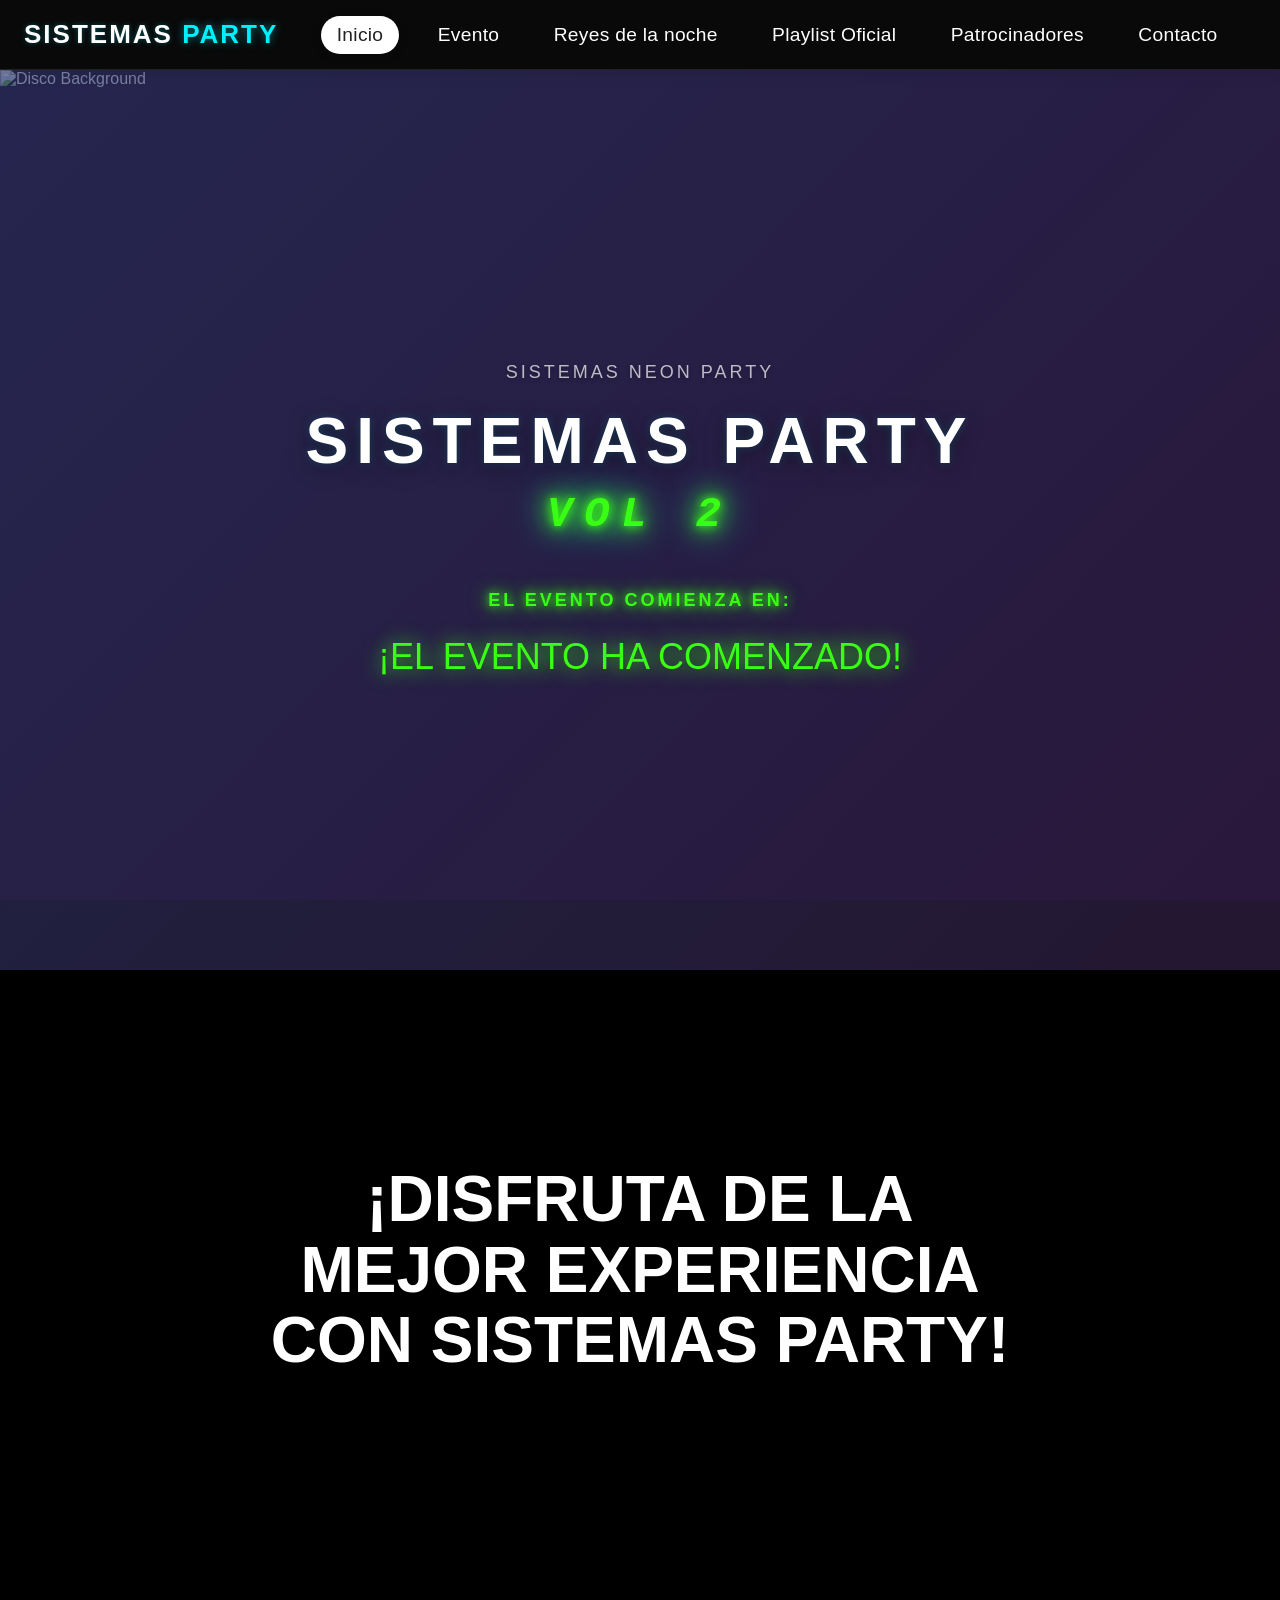
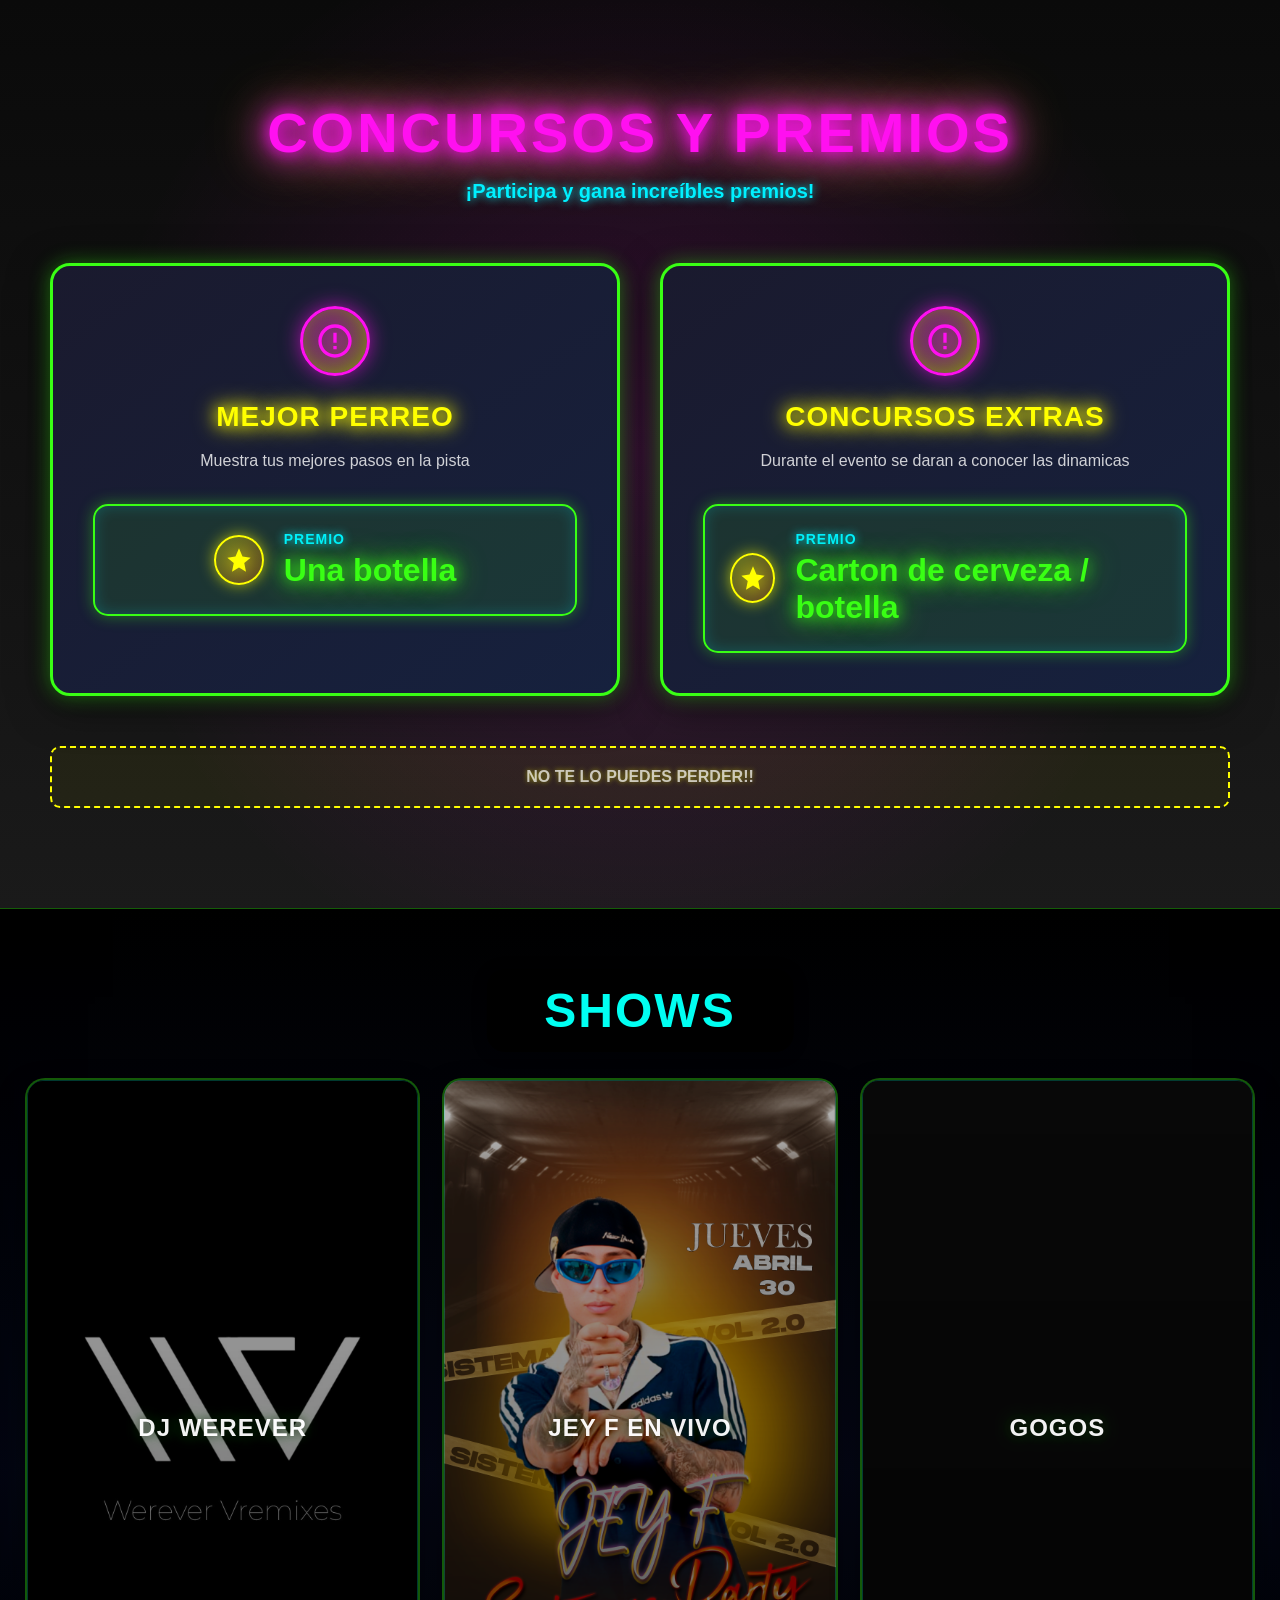
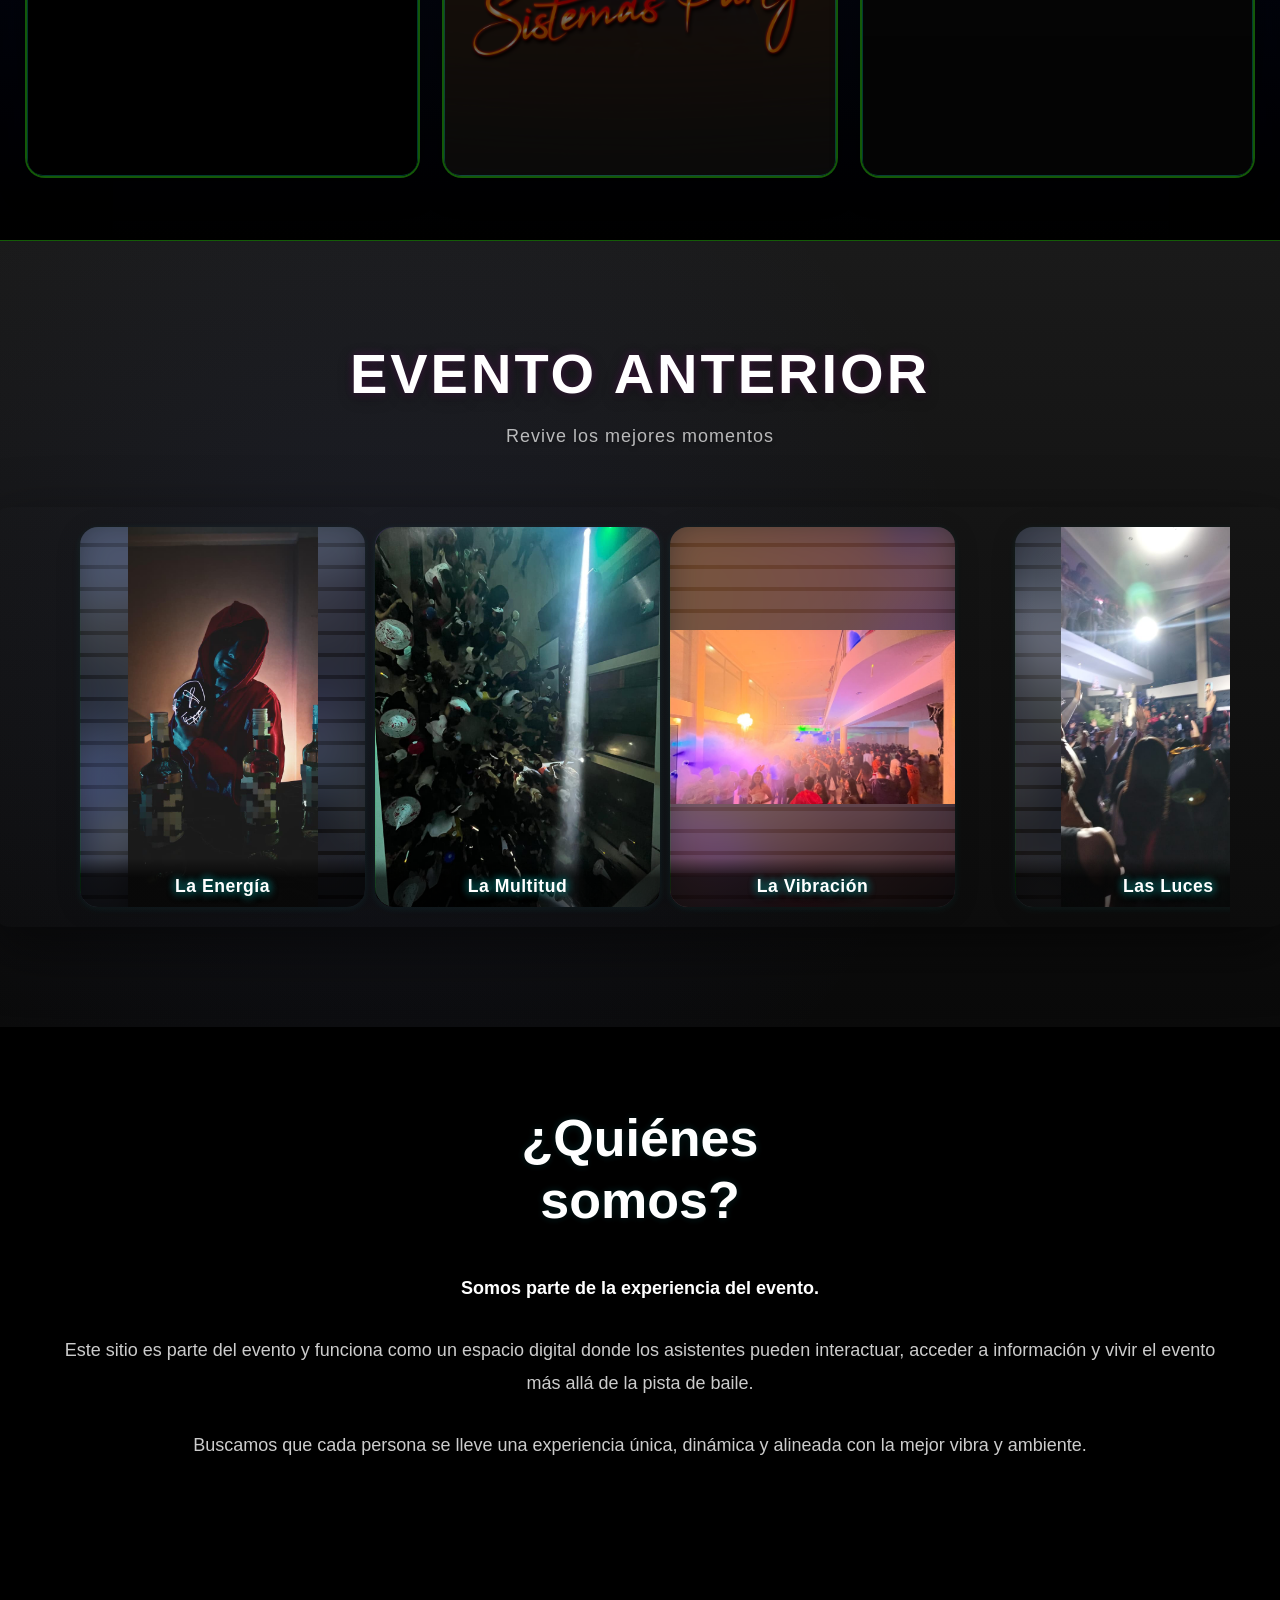
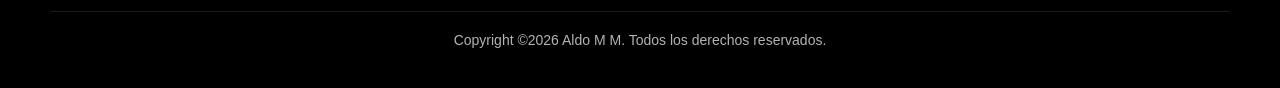
==== index.html @ 60520ffd "Add files via upload" ====
﻿<!DOCTYPE html>
<html lang="es">
<head>
    <meta charset="UTF-8">
    <meta name="viewport" content="width=device-width, initial-scale=1.0">
    <title>Sistemas Party 2.0</title>
    <link rel="stylesheet" href="css/styles.css">
    <link rel="stylesheet" href="css/inline-styles.css">
    <script src="https://cdn.jsdelivr.net/npm/@supabase/supabase-js@2"></script>
</head>
<body>
    <!-- DESKTOP HORIZONTAL MENU CON LOGO -->
    <nav class="main-menu-desktop">
        <div class="logo">
            SISTEMAS <span>PARTY</span>
        </div>
        <ul>
            <li class="active"><a href="index.html">Inicio</a></li>
            <li><a href="evento.html">Evento</a></li>
            <li><a href="perreo.html">Reyes de la noche </a></li>
            <li><a href="musica.html">Playlist Oficial</a></li>
            <li><a href="patrocinadores.html">Patrocinadores</a></li>
            <li><a href="contacto.html">Contacto</a></li>
        </ul>
    </nav>
    <!-- MOBILE MENU TOGGLE BUTTON -->
    <button class="mobile-menu-toggle" aria-label="Abrir menú" aria-expanded="false">
        <span></span>
    </button>
    <!-- MOBILE MENU (off-canvas) -->
    <nav class="mobile-menu" aria-label="Menú móvil">
        <div class="logo">SISTEMAS <span>PARTY</span></div>
        <ul>
            <li class="active"><a href="#inicio">Inicio</a></li>
            <li><a href="evento.html">Evento</a></li>
            <li><a href="perreo.html">Reyes de la noche </a></li>
            <li><a href="musica.html">Playlist Oficial</a></li>
            <li><a href="patrocinadores.html">Patrocinadores</a></li>
            <li><a href="contacto.html">Contacto</a></li>
        </ul>
    </nav>
    <!-- Overlay for mobile menu -->
    <div class="mobile-menu-overlay"></div>
    <!-- HERO SECTION -->
    <section class="hero">
        <img src="https://images.unsplash.com/photo-1514525253161-7a46d19cd819?w=1920&h=1080&fit=crop" alt="Disco Background" class="hero-bg">
        <div class="hero-overlay"></div>
        <div class="hero-content">
            <div class="hero-subtitle">Sistemas Neon Party</div>
            <h1 class="hero-title">
                <span class="hero-title-main">SISTEMAS PARTY</span>
                <span class="hero-title-vol">VOL 2</span>
            </h1>
            <!-- Countdown Timer -->
            <div class="countdown-container">
                <div class="countdown-title">EL EVENTO COMIENZA EN:</div>
                <div class="countdown" id="countdown">
                    <div class="countdown-item">
                        <div class="countdown-value" id="days">00</div>
                        <div class="countdown-label">DÍAS</div>
                    </div>
                    <div class="countdown-separator">:</div>
                    <div class="countdown-item">
                        <div class="countdown-value" id="hours">00</div>
                        <div class="countdown-label">HORAS</div>
                    </div>
                    <div class="countdown-separator">:</div>
                    <div class="countdown-item">
                        <div class="countdown-value" id="minutes">00</div>
                        <div class="countdown-label">MINUTOS</div>
                    </div>
                    <div class="countdown-separator">:</div>
                    <div class="countdown-item">
                        <div class="countdown-value" id="seconds">00</div>
                        <div class="countdown-label">SEGUNDOS</div>
                    </div>
                </div>
            </div>
        </div>
    </section>

    <!-- CTA FESTIVAL SECTION -->
    <section class="cta-festival">
        <div class="cta-festival-content">
            <h2 class="cta-festival-title">
                ¡DISFRUTA DE LA<br>MEJOR EXPERIENCIA<br>CON SISTEMAS PARTY!
            </h2>
        </div>
    </section>
    <!-- CONTESTS & PRIZES SECTION -->
    <section class="contests-section">
        <div class="contests-container">
            <div class="contests-header">
                <h2 class="contests-title">CONCURSOS Y PREMIOS</h2>
                <p class="contests-subtitle">¡Participa y gana increíbles premios!</p>
            </div>

            <div class="contests-grid">
                <!-- Concurso 1 -->
                <div class="contest-card">
                    <div class="contest-icon">
                        <svg xmlns="http://www.w3.org/2000/svg" viewBox="0 0 24 24">
                            <path d="M12 2C6.48 2 2 6.48 2 12s4.48 10 10 10 10-4.48 10-10S17.52 2 12 2zm0 18c-4.41 0-8-3.59-8-8s3.59-8 8-8 8 3.59 8 8-3.59 8-8 8zm-1-13h2v6h-2zm0 8h2v2h-2z"/>
                        </svg>
                    </div>
                    <h3 class="contest-name">Mejor Perreo</h3>
                    <p class="contest-description">Muestra tus mejores pasos en la pista</p>
                    
                    <div class="prize-wrapper">
                        <div class="prize-badge">
                            <svg xmlns="http://www.w3.org/2000/svg" viewBox="0 0 24 24">
                                <path d="M12 2L9 9l-7 1 5.5 4.5L6 22l6-3.5L18 22l-1.5-7.5L22 10l-7-1z"/>
                            </svg>
                        </div>
                        <div class="prize-content">
                            <span class="prize-label">Premio</span>
                            <span class="prize-amount">Una botella </span>
                        </div>
                    </div>
                </div>

                <!-- Concurso 2 -->
                <div class="contest-card">
                    <div class="contest-icon">
                        <svg xmlns="http://www.w3.org/2000/svg" viewBox="0 0 24 24">
                            <path d="M12 2C6.48 2 2 6.48 2 12s4.48 10 10 10 10-4.48 10-10S17.52 2 12 2zm0 18c-4.41 0-8-3.59-8-8s3.59-8 8-8 8 3.59 8 8-3.59 8-8 8zm-1-13h2v6h-2zm0 8h2v2h-2z"/>
                        </svg>
                    </div>
                    <h3 class="contest-name">Concursos extras</h3>
                    <p class="contest-description">Durante el evento se daran a conocer las dinamicas</p>
                    
                    <div class="prize-wrapper">
                        <div class="prize-badge">
                            <svg xmlns="http://www.w3.org/2000/svg" viewBox="0 0 24 24">
                                <path d="M12 2L9 9l-7 1 5.5 4.5L6 22l6-3.5L18 22l-1.5-7.5L22 10l-7-1z"/>
                            </svg>
                        </div>
                        <div class="prize-content">
                            <span class="prize-label">Premio</span>
                            <span class="prize-amount">Carton de cerveza / botella </span>
                        </div>
                    </div>
                </div>
            </div>

            <div class="contests-note">
                <p>NO TE LO PUEDES PERDER!!</p>
            </div>
        </div>
    </section>
    <!-- SHOWS SECTION -->
    <section class="shows-section">
        <h2 class="section-title">SHOWS</h2>
        <div class="shows-grid">
            <article class="show-card">
                <img src="img/werever.jpeg" alt="Show 1">
                <div class="show-caption">DJ Werever</div>
            </article>
            <article class="show-card">
                <img src="img/jey_flyer.png" alt="Jey Flyer">
                <div class="show-caption">Jey F en Vivo</div>
            </article>
            <article class="show-card">
                <img src="img/fondo_negro.png" alt="Show 3">
                <div class="show-caption">GOGOS</div>
            </article>
        </div>
    </section>
    <!-- GALLERY CAROUSEL SECTION -->
    <section class="gallery-section">
        <div class="gallery-container">
            <div class="gallery-header">
                <h2 class="gallery-title">Evento Anterior</h2>
                <p class="gallery-subtitle">Revive los mejores momentos</p>
            </div>

            <div class="carousel-container">
                <div class="carousel-wrapper">
                    <div class="carousel-track" id="carouselTrack">
                        <!-- Slide 1 -->
                        <div class="carousel-slide">
                            <div class="triptych-item">
                                <div class="triptych-bg" style="background-image: url('img/disco1.jpeg')"></div>
                                <img src="img/disco9.jpeg" alt="Evento 1">
                                <div class="triptych-overlay">
                                    <p class="triptych-caption">La Energía</p>
                                </div>
                            </div>
                            <div class="triptych-item">
                                <div class="triptych-bg" style="background-image: url('img/disco2.jpeg')"></div>
                                <img src="img/disco8.jpeg" alt="Evento 2">
                                <div class="triptych-overlay">
                                    <p class="triptych-caption">La Multitud</p>
                                </div>
                            </div>
                            <div class="triptych-item">
                                <div class="triptych-bg" style="background-image: url('img/disco3.jpeg')"></div>
                                <img src="img/disco3.jpeg" alt="Evento 3">
                                <div class="triptych-overlay">
                                    <p class="triptych-caption">La Vibración</p>
                                </div>
                            </div>
                        </div>

                        <!-- Slide 2 -->
                        <div class="carousel-slide">
                            <div class="triptych-item">
                                <div class="triptych-bg" style="background-image: url('img/disco4.jpeg')"></div>
                                <img src="img/disco4.jpeg" alt="Evento 4">
                                <div class="triptych-overlay">
                                    <p class="triptych-caption">Las Luces</p>
                                </div>
                            </div>
                            <div class="triptych-item">
                                <div class="triptych-bg" style="background-image: url('img/disco5.jpeg')"></div>
                                <img src="img/disco5.jpeg" alt="Evento 5">
                                <div class="triptych-overlay">
                                    <p class="triptych-caption">El Escenario</p>
                                </div>
                            </div>
                            <div class="triptych-item">
                                <div class="triptych-bg" style="background-image: url('img/disco6.jpeg')"></div>
                                <img src="img/disco6.jpeg" alt="Evento 6">
                                <div class="triptych-overlay">
                                    <p class="triptych-caption">La Conexión</p>
                                </div>
                            </div>
                        </div>

                        <!-- Slide 3 -->
                        <div class="carousel-slide">
                            <div class="triptych-item">
                                <div class="triptych-bg" style="background-image: url('img/disco7.jpeg')"></div>
                                <img src="img/disco7.jpeg" alt="Evento 7">
                                <div class="triptych-overlay">
                                    <p class="triptych-caption">La Emoción</p>
                                </div>
                            </div>
                            <div class="triptych-item">
                                <div class="triptych-bg" style="background-image: url('img/disco8.jpeg')"></div>
                                <img src="img/disco2.jpeg" alt="Evento 8">
                                <div class="triptych-overlay">
                                    <p class="triptych-caption">El DJ</p>
                                </div>
                            </div>
                            <div class="triptych-item">
                                <div class="triptych-bg" style="background-image: url('img/disco9.jpeg')"></div>
                                <img src="img/disco1.jpeg" alt="Evento 9">
                                <div class="triptych-overlay">

                                    <p class="triptych-caption">La Experiencia</p>
                                </div>
                            </div>
                        </div>
                    </div>
                </div>
            </div>
        </div>
    </section>
    <script src="js/supabase-config.js"></script>
    <script src="js/main.js"></script>
    <!-- ABOUT SECTION -->
    <section class="about-section">
        <div class="about-content">
            <h2 class="about-title">¿Quiénes<br>somos?</h2>
            <p class="about-description">
                <strong>Somos parte de la experiencia del evento.</strong>
            </p>
            <p class="about-description">
                Este sitio es parte del evento y funciona como un espacio digital donde los asistentes pueden interactuar, acceder a información y vivir el evento más allá de la pista de baile.
            </p>
            <p class="about-description">
                Buscamos que cada persona se lleve una experiencia única, dinámica y alineada con la mejor vibra y ambiente.
            </p>
        </div>
    </section>
    <!-- FOOTER -->
    <footer class="footer">
        <div class="footer-content">
            <div class="footer-social">
            </div>
            <div class="footer-copyright">
                <p>Copyright ©2026 Aldo M M. Todos los derechos reservados.</p>
            </div>
        </div>
    </footer>
<script>
// Mobile menu toggle logic (modern off-canvas)
const menuToggle = document.querySelector('.mobile-menu-toggle');
const mobileMenu = document.querySelector('.mobile-menu');
const menuOverlay = document.querySelector('.mobile-menu-overlay');
function openMobileMenu() {
    mobileMenu.classList.add('open');
    document.body.classList.add('menu-open');
    menuToggle.setAttribute('aria-expanded', 'true');
    if (menuOverlay) menuOverlay.style.display = 'block';
}
function closeMobileMenu() {
    mobileMenu.classList.remove('open');
    document.body.classList.remove('menu-open');
    menuToggle.setAttribute('aria-expanded', 'false');
    if (menuOverlay) menuOverlay.style.display = 'none';
}
if (menuToggle && mobileMenu) {
    menuToggle.addEventListener('click', function() {
        if (mobileMenu.classList.contains('open')) {
            closeMobileMenu();
        } else {
            openMobileMenu();
        }
    });
    // Close menu on link click (for SPA-like behavior)
    mobileMenu.querySelectorAll('a').forEach(link => {
        link.addEventListener('click', () => {
            closeMobileMenu();
        });
    });
}
// Close menu when clicking outside (on overlay)
if (menuOverlay) {
    menuOverlay.addEventListener('click', closeMobileMenu);
}
// Close menu with ESC key
window.addEventListener('keydown', function(e) {
    if (e.key === 'Escape' && mobileMenu.classList.contains('open')) {
        closeMobileMenu();
    }
});
</script>
</body>
</html>
---- css/styles.css ----
/* 
 * SISTEMA DE QR - SISTEMAS PARTY VOL 2
 * CSS Modular Structure
 */

/* Estilos Base */
@import url('base.css');

/* Animaciones */
@import url('animations.css');

/* Componentes */
@import url('navbar.css');
@import url('hero.css');
@import url('countdown.css');
@import url('event-info.css');
@import url('cta.css');
@import url('contests.css');
@import url('gallery.css');
@import url('attendees.css');
@import url('about-footer.css');

/* Responsive */
@import url('responsive.css');

/* Custom Menu Styles (imported last for override) */
@import url('menu.css');
@import url('mobile-menu.css');
---- css/inline-styles.css ----
/* ========================== */
/*  NAVBAR FIX FOR MENU       */
/* ========================== */
.navbar {
    margin-bottom: 0;
    padding-bottom: 0;
    border-bottom: 1.5px solid #111;
    background: #000;
    z-index: 10;
}

@media (max-width: 600px) {
    .song-request-form input {
        font-size: 0.95rem;
        padding: 10px 8px;
        border-radius: 7px;
        box-sizing: border-box;
        line-height: 1.2;
    }
    .song-request-form button {
        font-size: 0.97rem;
        padding: 10px 0;
        border-radius: 20px;
        margin-top: 2px;
    }
}
@media (max-width: 600px) {
    /* SONG REQUEST SECTION */
    .song-request-card {
        max-width: 99vw;
        padding: 8px 2vw;
        border-radius: 10px;
        box-shadow: 0 4px 12px rgba(0,0,0,0.3);
    }
    .song-request-card h2 {
        font-size: 1.1rem;
        margin-bottom: 6px;
        word-break: break-word;
    }
    .song-request-form {
        flex-direction: column;
        gap: 7px;
        align-items: stretch;
    }
    .song-request-form input {
        font-size: 0.98rem;
        padding: 8px 6px;
        min-width: 0;
        width: 100%;
        border-radius: 7px;
        box-sizing: border-box;
        flex: none;
    }
    .song-request-form button {
        font-size: 0.98rem;
        padding: 9px 0;
        border-radius: 30px;
        width: 100%;
        margin-top: 2px;
    }
    .song-list {
        gap: 7px;
        margin-top: 8px;
    }
    .song-item {
        padding: 7px 2px;
        font-size: 0.97rem;
        border-radius: 8px;
        grid-template-columns: 1fr;
        gap: 5px;
    }
    .song-meta {
        font-size: 0.97rem;
    }
    .song-vote {
        flex-direction: row;
        gap: 5px;
    }
    .song-vote span, .song-vote button {
        font-size: 0.93rem;
        padding: 4px 7px;
        border-radius: 8px;
    }
    .song-note {
        font-size: 0.82rem;
        margin-top: 3px;
    }

    /* LOCATION/GOOGLE MAPS SECTION */
    .location-section {
        padding: 18px 0 0 0;
    }
    .location-container {
        padding: 10px 2vw;
        border-radius: 12px;
    }
    .location-title {
        font-size: 1.3rem;
        margin-bottom: 10px;
        word-break: break-word;
        letter-spacing: 1px;
        text-align: center;
    }
    .location-subtitle {
        font-size: 1rem;
        margin-bottom: 10px;
        text-align: center;
    }
    .location-instruction {
        font-size: 0.95rem;
        margin-bottom: 10px;
        gap: 6px;
        text-align: center;
        flex-direction: column;
    }
    .map-wrapper {
        height: 180px;
        border-radius: 8px;
        margin-bottom: 10px;
        padding: 0;
        max-width: 99vw;
        box-sizing: border-box;
    }
    .map-wrapper iframe {
        height: 100%;
        min-height: 120px;
        border-radius: 8px;
    }
    .map-overlay-border, .map-overlay {
        border-radius: 8px;
    }
    .map-button {
        font-size: 0.93rem;
        padding: 7px 0;
        border-radius: 20px;
        bottom: 4px;
        width: 90%;
        left: 5%;
        transform: none;
    }
    .location-info {
        font-size: 0.93rem;
        margin-top: 5px;
        text-align: center;
    }
}
@media (max-width: 600px) {
    .song-request-card {
        max-width: 98vw;
        padding: 10px 2vw;
        border-radius: 10px;
        box-shadow: 0 4px 12px rgba(0,0,0,0.3);
    }
    .song-request-card h2 {
        font-size: 1.2rem;
        margin-bottom: 6px;
    }
    .song-request-form input {
        font-size: 1rem;
        padding: 10px 8px;
        min-width: 0;
        border-radius: 7px;
        flex: none;
    }
    .song-request-form button {
        font-size: 1rem;
        padding: 10px 12px;
        border-radius: 30px;
    }
    .song-list {
        gap: 8px;
        margin-top: 10px;
    }
    .song-item {
        padding: 8px 4px;
        font-size: 0.98rem;
        border-radius: 8px;
        grid-template-columns: 1fr;
        gap: 6px;
    }
    .song-meta {
        font-size: 1rem;
    }
    .song-vote {
        flex-direction: row;
        gap: 6px;
    }
    .song-vote span, .song-vote button {
        font-size: 0.95rem;
        padding: 5px 8px;
        border-radius: 8px;
    }
    .song-note {
        font-size: 0.85rem;
        margin-top: 4px;
    }
}
/* ========================== */
/*  BASE STYLES              */
/* ========================== */
body {
    min-height: 100vh;
    background: url('https://i.pinimg.com/736x/88/64/78/88647830387f2001d56c0cce11e847fa.jpg') center center/cover no-repeat #000 !important;
    color: #fff;
    position: relative;
}
body::before {
    content: "";
    position: fixed;
    inset: 0;
    z-index: 0;
    background: rgba(30,0,40,0.35);
    backdrop-filter: blur(4px);
    pointer-events: none;
}

html { 
    background: #000; 
}

/* ========================== */
/*  HERO SECTION STYLES      */
/* ========================== */
.hero-bg {
    display: block !important;
}

.hero-overlay {
    display: block !important;
}

.video-overlay {
    background: rgba(0, 0, 0, 0.35);
}

/* ========================== */
/*  SHOWS SECTION STYLES     */
/* ========================== */
.shows-section {
    background: linear-gradient(180deg, rgba(0,0,0,0.94) 0%, rgba(4,7,22,0.95) 60%, rgba(0,0,0,0.95) 100%);
    padding: 60px 20px 62px;
    color: #ffffff;
    border-top: 1px solid rgba(57, 255, 20, 0.36);
    border-bottom: 1px solid rgba(57, 255, 20, 0.36);
    box-shadow: inset 0 0 80px rgba(0,0,0,0.4);
}

.shows-section .section-title {
    text-align: center;
    margin-bottom: 26px;
    font-size: 3rem;
    letter-spacing: 2px;
    color: #00fff2;
    position: relative;
    display: inline-block;
    background: rgba(0,0,0,0.85);
    padding: 0.3em 1.2em;
    border-radius: 18px;
    z-index: 2;
    box-shadow: 0 2px 16px 0 rgba(0,0,0,0.18);
    left: 50%;
    transform: translateX(-50%);
}

.shows-grid {
    display: grid;
    grid-template-columns: repeat(3, minmax(255px, 1fr));
    gap: 22px;
    max-width: 1230px;
    margin: 0 auto;
}

.show-card {
    position: relative;
    overflow: hidden;
    border-radius: 20px;
    border: 2px solid rgba(57, 255, 20, 0.35);
    box-shadow: 0 12px 28px rgba(0, 0, 0, 0.45), inset 0 0 16px rgba(57, 255, 20, 0.18);
    background: linear-gradient(180deg, rgba(0,0,0,0.35), rgba(0,0,0,0.65));
    min-height: 270px;
}

.show-card img {
    width: 100%;
    height: 100%;
    object-fit: cover;
    display: block;
    transition: transform .6s ease, filter .6s ease;
    filter: saturate(1.05) brightness(0.86);
}

.show-card:hover img {
    transform: scale(1.08);
    filter: saturate(1.2) brightness(1);
}

.show-caption {
    position: absolute;
    inset: 0;
    display: flex;
    align-items: center;
    justify-content: center;
    text-align: center;
    color: #fff;
    background: linear-gradient(180deg, rgba(0, 0, 0, 0.18) 0%, rgba(0, 0, 0, 0.62) 100%);
    opacity: .95;
    padding: 24px 18px;
    font-size: 1.5rem;
    font-weight: 800;
    letter-spacing: 1px;
    text-transform: uppercase;
    text-shadow: 0 0 10px rgba(0, 0, 0, 0.8), 0 0 16px rgba(57,255,20,0.35);
    border: 1px solid rgba(0, 255, 210, 0.24);
    border-radius: 16px;
}

.show-card::before {
    content: '';
    position: absolute;
    inset: 0;
    background: linear-gradient(140deg, rgba(0,255,248,0.15) 0%, rgba(57,255,20,0.035) 45%, rgba(0, 0, 0, 0.0) 58%, rgba(0,0,0,0.35) 100%);
    pointer-events: none;
}

/* ========================== */
/*  SONG REQUEST STYLES      */
/* ========================== */
#songRequestSection, 
.song-request-section { 
    position: relative;
    background: transparent;
    padding: 30px 0; 
    overflow: visible;
    z-index: 1;
}

.song-request-card {
    position: relative;
    z-index: 2;
}

.song-request-card { 
    background: #000; 
    border: 1px solid rgba(57, 255, 20, 0.28); 
    border-radius: 16px; 
    padding: 20px; 
    margin: 0 auto; 
    max-width: 980px; 
    box-shadow: 0 10px 30px rgba(0, 0, 0, 0.5); 
}

.song-request-card h2 { 
    color: #39ff14; 
    margin-bottom: 8px; 
}

.song-request-form { 
    display: flex; 
    flex-wrap: wrap; 
    gap: 12px; 
    align-items: center; 
}

.song-request-form input { 
    flex: 1 1 220px; 
    min-width: 150px; 
    padding: 12px 14px; 
    border-radius: 10px; 
    border: 1px solid #39ff14; 
    background-color: rgba(3, 10, 32, 0.76); 
    color: #fff; 
}

.song-request-form button { 
    background: linear-gradient(135deg, #29b1ff, #39ff14); 
    border: none; 
    color: #000; 
    font-weight: 800; 
    border-radius: 50px; 
    padding: 12px 20px; 
    cursor: pointer; 
}

.song-request-form button:hover { 
    transform: translateY(-1px); 
}

/* --- DEEZER AUTOCOMPLETADO --- */
.song-input-wrapper {
    position: relative;
    flex: 1 1 220px;
    min-width: 150px;
}

.song-input-wrapper input {
    width: 100%;
    box-sizing: border-box;
}

.deezer-suggestions {
    display: none;
    position: absolute;
    top: 100%;
    left: 0;
    right: 0;
    background: rgba(6, 15, 32, 0.97);
    border: 1px solid rgba(57, 255, 20, 0.4);
    border-top: none;
    border-radius: 0 0 10px 10px;
    z-index: 100;
    max-height: 220px;
    overflow-y: auto;
    box-shadow: 0 8px 24px rgba(0, 0, 0, 0.6);
}

@media (max-width: 600px) {
    .song-input-wrapper {
        flex: none;
        width: 100%;
        min-width: 0;
    }
    .song-request-form input,
    .song-request-form #artistName {
        flex: none !important;
        height: auto !important;
        min-height: 0 !important;
    }
    .deezer-suggestions {
        max-height: 180px;
    }
}

.deezer-suggestion {
    display: flex;
    align-items: center;
    gap: 10px;
    padding: 10px 14px;
    cursor: pointer;
    transition: background 0.15s;
    border-bottom: 1px solid rgba(255,255,255,0.05);
}

.deezer-suggestion:hover {
    background: rgba(57, 255, 20, 0.12);
}

.deezer-suggestion:last-child {
    border-bottom: none;
}

.deezer-cover {
    width: 40px;
    height: 40px;
    border-radius: 6px;
    object-fit: cover;
    flex-shrink: 0;
}

.deezer-info {
    display: flex;
    flex-direction: column;
    gap: 2px;
    overflow: hidden;
}

.deezer-info strong {
    color: #fff;
    font-size: 0.9rem;
    white-space: nowrap;
    overflow: hidden;
    text-overflow: ellipsis;
}

.deezer-info span {
    color: #9bf4ff;
    font-size: 0.78rem;
    white-space: nowrap;
    overflow: hidden;
    text-overflow: ellipsis;
}

.song-status { 
    margin-top: 10px; 
    color: #b5eaff; 
}

.song-list { 
    display: grid; 
    gap: 12px; 
    margin-top: 18px; 
}

.song-item { 
    background: rgba(6, 15, 32, 0.9); 
    border: 1px solid rgba(0, 210, 255, 0.25); 
    border-radius: 12px; 
    padding: 12px; 
    display: grid; 
    grid-template-columns: 1fr auto; 
    align-items: center; 
    gap: 8px; 
}

.song-meta { 
    color: #e8f4ff; 
}

.song-vote { 
    display: flex; 
    align-items: center; 
    gap: 8px; 
}

.song-vote span { 
    background: rgba(57, 255, 20, 0.1); 
    border: 1px solid rgba(57, 255, 20, 0.35); 
    border-radius: 10px; 
    padding: 4px 8px; 
}

.song-vote button { 
    border: none; 
    background: linear-gradient(135deg, #ff9f35, #ffcc00); 
    color: #1c1506; 
    border-radius: 10px; 
    padding: 7px 11px; 
    font-weight: 700; 
    cursor: pointer; 
}

.song-vote button:disabled { 
    opacity: .5; 
    cursor: not-allowed; 
}

.song-note { 
    color: #b0d6ff; 
    font-size: 0.9rem; 
    margin-top: 8px; 
}

/* ========================== */
/*  RESERVATION SECTION      */
/* ========================== */
.reservation-section {
    background: #000000;
    border: 2px solid #ff1aff;
    box-shadow: 0 0 30px rgba(255,0,255,0.45), 0 0 40px rgba(0,255,255,0.25), inset 0 0 14px rgba(255,255,255,0.12);
    margin: 40px 0;
    padding: 30px 22px;
    border-radius: 18px;
    position: relative;
    z-index: 10;
}

.reservation-container {
    background: transparent;
    max-width: 980px;
    margin: auto;
    color: #e8faff;
    text-align: center;
}

.reservation-title {
    color: #25d366;
    text-shadow: 0 0 12px #25d366, 0 0 24px #13b850, 0 0 45px rgba(37,211,102,0.5);
    font-size: 2.3rem;
    margin-bottom: 15px;
}

.reservation-text, 
.reservation-note {
    color: rgba(240, 255, 255, 0.98);
    font-size: 1.1rem;
}

.reservation-whatsapp-list {
    list-style: none;
    color: #fff;
    padding-left: 0;
    margin: 18px auto;
    display: inline-block;
    text-align: left;
}

.reservation-whatsapp-list li {
    background: linear-gradient(100deg, rgba(1, 43, 23, 1), rgba(0, 70, 34, 0.95));
    border: 1px solid rgba(37, 211, 102, 0.7);
    border-radius: 14px;
    padding: 12px 16px;
    margin-bottom: 10px;
    font-weight: 800;
    letter-spacing: 0.5px;
    color: #e6fff2;
    text-shadow: 0 0 5px rgba(0,0,0,0.2);
    display: flex;
    justify-content: center;
    align-items: center;
    gap: 10px;
}

.whatsapp-icon {
    width: 24px;
    height: 24px;
    vertical-align: middle;
    margin-right: 6px;
    filter: drop-shadow(0 0 8px rgba(37,211,102,0.8));
}

/* ========================== */
/*  RESPONSIVE STYLES        */
/* ========================== */
@media (max-width: 900px) {
    .shows-grid {
        grid-template-columns: 1fr;
    }
    
    .shows-section {
        padding: 40px 15px 50px;
    }
}

@media (max-width: 768px) { 
    .song-request-form { 
        flex-direction: column; 
        align-items: stretch; 
    } 
    
    .song-item { 
        grid-template-columns: 1fr; 
    } 
    
    .song-vote { 
        justify-content: space-between; 
    } 
}
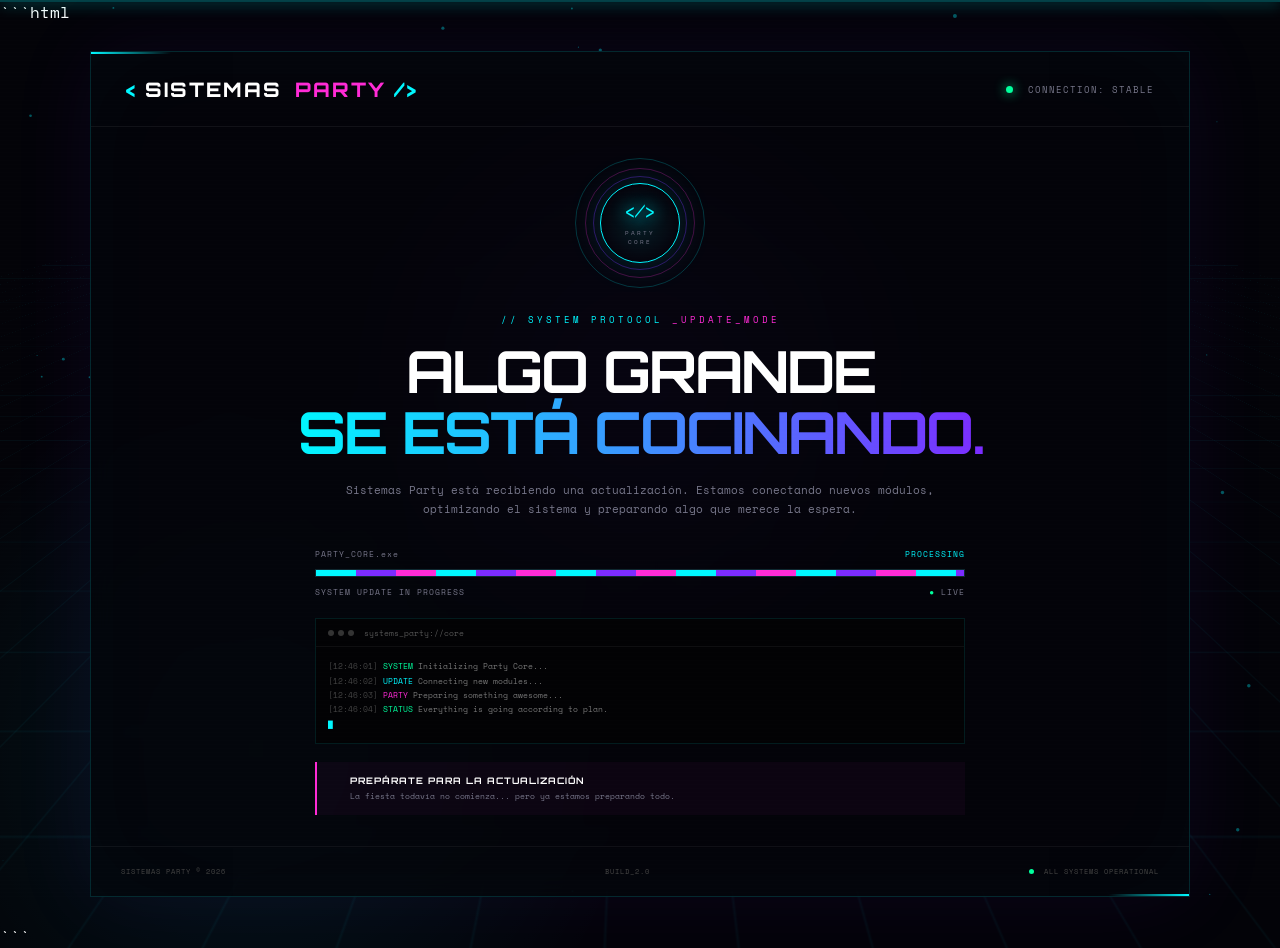
==== commit 491fe0cf: "Add files via upload" ====
--- a/index.html
+++ b/index.html
@@ -1,331 +1,314 @@
-﻿<!DOCTYPE html>
+```html
+<!DOCTYPE html>
 <html lang="es">
+
 <head>
+
     <meta charset="UTF-8">
-    <meta name="viewport" content="width=device-width, initial-scale=1.0">
-    <title>Sistemas Party 2.0</title>
-    <link rel="stylesheet" href="css/styles.css">
-    <link rel="stylesheet" href="css/inline-styles.css">
-    <script src="https://cdn.jsdelivr.net/npm/@supabase/supabase-js@2"></script>
+
+    <meta name="viewport"
+          content="width=device-width, initial-scale=1.0">
+
+    <title>Sistemas Party | Actualización</title>
+
+    <link rel="stylesheet" href="style.css">
+
 </head>
+
 <body>
-    <!-- DESKTOP HORIZONTAL MENU CON LOGO -->
-    <nav class="main-menu-desktop">
-        <div class="logo">
-            SISTEMAS <span>PARTY</span>
-        </div>
-        <ul>
-            <li class="active"><a href="index.html">Inicio</a></li>
-            <li><a href="evento.html">Evento</a></li>
-            <li><a href="perreo.html">Reyes de la noche </a></li>
-            <li><a href="musica.html">Playlist Oficial</a></li>
-            <li><a href="patrocinadores.html">Patrocinadores</a></li>
-            <li><a href="contacto.html">Contacto</a></li>
-        </ul>
-    </nav>
-    <!-- MOBILE MENU TOGGLE BUTTON -->
-    <button class="mobile-menu-toggle" aria-label="Abrir menú" aria-expanded="false">
-        <span></span>
-    </button>
-    <!-- MOBILE MENU (off-canvas) -->
-    <nav class="mobile-menu" aria-label="Menú móvil">
-        <div class="logo">SISTEMAS <span>PARTY</span></div>
-        <ul>
-            <li class="active"><a href="#inicio">Inicio</a></li>
-            <li><a href="evento.html">Evento</a></li>
-            <li><a href="perreo.html">Reyes de la noche </a></li>
-            <li><a href="musica.html">Playlist Oficial</a></li>
-            <li><a href="patrocinadores.html">Patrocinadores</a></li>
-            <li><a href="contacto.html">Contacto</a></li>
-        </ul>
-    </nav>
-    <!-- Overlay for mobile menu -->
-    <div class="mobile-menu-overlay"></div>
-    <!-- HERO SECTION -->
-    <section class="hero">
-        <img src="https://images.unsplash.com/photo-1514525253161-7a46d19cd819?w=1920&h=1080&fit=crop" alt="Disco Background" class="hero-bg">
-        <div class="hero-overlay"></div>
-        <div class="hero-content">
-            <div class="hero-subtitle">Sistemas Neon Party</div>
-            <h1 class="hero-title">
-                <span class="hero-title-main">SISTEMAS PARTY</span>
-                <span class="hero-title-vol">VOL 2</span>
+
+    <!-- EFECTO DE ESCANEO -->
+    <div class="scanlines"></div>
+
+    <!-- GRID -->
+    <div class="grid"></div>
+
+    <!-- PARTÍCULAS -->
+    <canvas id="particles"></canvas>
+
+
+    <main class="system">
+
+        <!-- ================= HEADER ================= -->
+
+        <header>
+
+            <div class="brand">
+
+                <span class="bracket">&lt;</span>
+
+                <span>SISTEMAS</span>
+
+                <span class="party">PARTY</span>
+
+                <span class="bracket">/&gt;</span>
+
+            </div>
+
+
+            <div class="connection">
+
+                <span class="pulse"></span>
+
+                CONNECTION: STABLE
+
+            </div>
+
+        </header>
+
+
+        <!-- ================= CONTENIDO ================= -->
+
+        <section class="hero">
+
+
+            <!-- NÚCLEO -->
+
+            <div class="core-container">
+
+                <div class="core-ring ring1"></div>
+
+                <div class="core-ring ring2"></div>
+
+                <div class="core-ring ring3"></div>
+
+                <div class="core">
+
+                    <div class="core-symbol">
+                        &lt;/&gt;
+                    </div>
+
+                    <div class="core-text">
+                        PARTY<br>CORE
+                    </div>
+
+                </div>
+
+            </div>
+
+
+
+            <div class="protocol">
+
+                // SYSTEM PROTOCOL
+                <span>_UPDATE_MODE</span>
+
+            </div>
+
+
+            <h1>
+
+                ALGO GRANDE<br>
+
+                <span>SE ESTÁ COCINANDO.</span>
+
             </h1>
-            <!-- Countdown Timer -->
-            <div class="countdown-container">
-                <div class="countdown-title">EL EVENTO COMIENZA EN:</div>
-                <div class="countdown" id="countdown">
-                    <div class="countdown-item">
-                        <div class="countdown-value" id="days">00</div>
-                        <div class="countdown-label">DÍAS</div>
-                    </div>
-                    <div class="countdown-separator">:</div>
-                    <div class="countdown-item">
-                        <div class="countdown-value" id="hours">00</div>
-                        <div class="countdown-label">HORAS</div>
-                    </div>
-                    <div class="countdown-separator">:</div>
-                    <div class="countdown-item">
-                        <div class="countdown-value" id="minutes">00</div>
-                        <div class="countdown-label">MINUTOS</div>
-                    </div>
-                    <div class="countdown-separator">:</div>
-                    <div class="countdown-item">
-                        <div class="countdown-value" id="seconds">00</div>
-                        <div class="countdown-label">SEGUNDOS</div>
-                    </div>
-                </div>
-            </div>
-        </div>
-    </section>
-
-    <!-- CTA FESTIVAL SECTION -->
-    <section class="cta-festival">
-        <div class="cta-festival-content">
-            <h2 class="cta-festival-title">
-                ¡DISFRUTA DE LA<br>MEJOR EXPERIENCIA<br>CON SISTEMAS PARTY!
-            </h2>
-        </div>
-    </section>
-    <!-- CONTESTS & PRIZES SECTION -->
-    <section class="contests-section">
-        <div class="contests-container">
-            <div class="contests-header">
-                <h2 class="contests-title">CONCURSOS Y PREMIOS</h2>
-                <p class="contests-subtitle">¡Participa y gana increíbles premios!</p>
-            </div>
-
-            <div class="contests-grid">
-                <!-- Concurso 1 -->
-                <div class="contest-card">
-                    <div class="contest-icon">
-                        <svg xmlns="http://www.w3.org/2000/svg" viewBox="0 0 24 24">
-                            <path d="M12 2C6.48 2 2 6.48 2 12s4.48 10 10 10 10-4.48 10-10S17.52 2 12 2zm0 18c-4.41 0-8-3.59-8-8s3.59-8 8-8 8 3.59 8 8-3.59 8-8 8zm-1-13h2v6h-2zm0 8h2v2h-2z"/>
-                        </svg>
-                    </div>
-                    <h3 class="contest-name">Mejor Perreo</h3>
-                    <p class="contest-description">Muestra tus mejores pasos en la pista</p>
+
+
+            <p class="description">
+
+                Sistemas Party está recibiendo una
+                actualización.
+                Estamos conectando nuevos módulos,
+                optimizando el sistema y preparando
+                algo que merece la espera.
+
+            </p>
+
+
+
+            <!-- ================= PROCESO ================= -->
+
+            <div class="process">
+
+                <div class="process-top">
+
+                    <span>
+                        PARTY_CORE.exe
+                    </span>
+
+                    <span class="loading">
+                        <span id="loadingText">
+                            PROCESSING
+                        </span>
+                        <span id="dots">...</span>
+                    </span>
+
+                </div>
+
+
+                <div class="infinite-bar">
+
+                    <div class="infinite-progress"></div>
+
+                </div>
+
+
+                <div class="process-bottom">
+
+                    <span>
+                        SYSTEM UPDATE IN PROGRESS
+                    </span>
+
+                    <span>
+                        <span class="blink">●</span>
+                        LIVE
+                    </span>
+
+                </div>
+
+            </div>
+
+
+
+            <!-- ================= TERMINAL ================= -->
+
+            <div class="terminal">
+
+                <div class="terminal-head">
+
+                    <div class="terminal-buttons">
+
+                        <span></span>
+                        <span></span>
+                        <span></span>
+
+                    </div>
+
+                    <span>
+                        systems_party://core
+                    </span>
+
+                </div>
+
+
+                <div class="terminal-body">
+
+                    <div>
+
+                        <span class="time">
+                            [12:46:01]
+                        </span>
+
+                        <span class="green">
+                            SYSTEM
+                        </span>
+
+                        Initializing Party Core...
+
+                    </div>
+
+
+                    <div>
+
+                        <span class="time">
+                            [12:46:02]
+                        </span>
+
+                        <span class="blue">
+                            UPDATE
+                        </span>
+
+                        Connecting new modules...
+
+                    </div>
+
+
+                    <div>
+
+                        <span class="time">
+                            [12:46:03]
+                        </span>
+
+                        <span class="purple">
+                            PARTY
+                        </span>
+
+                        Preparing something awesome...
+
+                    </div>
+
+
+                    <div id="terminalMessage">
+
+                        <span class="time">
+                            [12:46:04]
+                        </span>
+
+                        <span class="green">
+                            STATUS
+                        </span>
+
+                        Everything is going according to plan.
+
+                    </div>
+
+
+                    <div class="cursor">
+                        █
+                    </div>
+
+                </div>
+
+            </div>
+
+
+
+            <!-- ================= MENSAJE ================= -->
+
+            <div class="ready">
+
+                <div class="ready-icon">
                     
-                    <div class="prize-wrapper">
-                        <div class="prize-badge">
-                            <svg xmlns="http://www.w3.org/2000/svg" viewBox="0 0 24 24">
-                                <path d="M12 2L9 9l-7 1 5.5 4.5L6 22l6-3.5L18 22l-1.5-7.5L22 10l-7-1z"/>
-                            </svg>
-                        </div>
-                        <div class="prize-content">
-                            <span class="prize-label">Premio</span>
-                            <span class="prize-amount">Una botella </span>
-                        </div>
-                    </div>
-                </div>
-
-                <!-- Concurso 2 -->
-                <div class="contest-card">
-                    <div class="contest-icon">
-                        <svg xmlns="http://www.w3.org/2000/svg" viewBox="0 0 24 24">
-                            <path d="M12 2C6.48 2 2 6.48 2 12s4.48 10 10 10 10-4.48 10-10S17.52 2 12 2zm0 18c-4.41 0-8-3.59-8-8s3.59-8 8-8 8 3.59 8 8-3.59 8-8 8zm-1-13h2v6h-2zm0 8h2v2h-2z"/>
-                        </svg>
-                    </div>
-                    <h3 class="contest-name">Concursos extras</h3>
-                    <p class="contest-description">Durante el evento se daran a conocer las dinamicas</p>
-                    
-                    <div class="prize-wrapper">
-                        <div class="prize-badge">
-                            <svg xmlns="http://www.w3.org/2000/svg" viewBox="0 0 24 24">
-                                <path d="M12 2L9 9l-7 1 5.5 4.5L6 22l6-3.5L18 22l-1.5-7.5L22 10l-7-1z"/>
-                            </svg>
-                        </div>
-                        <div class="prize-content">
-                            <span class="prize-label">Premio</span>
-                            <span class="prize-amount">Carton de cerveza / botella </span>
-                        </div>
-                    </div>
-                </div>
-            </div>
-
-            <div class="contests-note">
-                <p>NO TE LO PUEDES PERDER!!</p>
-            </div>
-        </div>
-    </section>
-    <!-- SHOWS SECTION -->
-    <section class="shows-section">
-        <h2 class="section-title">SHOWS</h2>
-        <div class="shows-grid">
-            <article class="show-card">
-                <img src="img/werever.jpeg" alt="Show 1">
-                <div class="show-caption">DJ Werever</div>
-            </article>
-            <article class="show-card">
-                <img src="img/jey_flyer.png" alt="Jey Flyer">
-                <div class="show-caption">Jey F en Vivo</div>
-            </article>
-            <article class="show-card">
-                <img src="img/fondo_negro.png" alt="Show 3">
-                <div class="show-caption">GOGOS</div>
-            </article>
-        </div>
-    </section>
-    <!-- GALLERY CAROUSEL SECTION -->
-    <section class="gallery-section">
-        <div class="gallery-container">
-            <div class="gallery-header">
-                <h2 class="gallery-title">Evento Anterior</h2>
-                <p class="gallery-subtitle">Revive los mejores momentos</p>
-            </div>
-
-            <div class="carousel-container">
-                <div class="carousel-wrapper">
-                    <div class="carousel-track" id="carouselTrack">
-                        <!-- Slide 1 -->
-                        <div class="carousel-slide">
-                            <div class="triptych-item">
-                                <div class="triptych-bg" style="background-image: url('img/disco1.jpeg')"></div>
-                                <img src="img/disco9.jpeg" alt="Evento 1">
-                                <div class="triptych-overlay">
-                                    <p class="triptych-caption">La Energía</p>
-                                </div>
-                            </div>
-                            <div class="triptych-item">
-                                <div class="triptych-bg" style="background-image: url('img/disco2.jpeg')"></div>
-                                <img src="img/disco8.jpeg" alt="Evento 2">
-                                <div class="triptych-overlay">
-                                    <p class="triptych-caption">La Multitud</p>
-                                </div>
-                            </div>
-                            <div class="triptych-item">
-                                <div class="triptych-bg" style="background-image: url('img/disco3.jpeg')"></div>
-                                <img src="img/disco3.jpeg" alt="Evento 3">
-                                <div class="triptych-overlay">
-                                    <p class="triptych-caption">La Vibración</p>
-                                </div>
-                            </div>
-                        </div>
-
-                        <!-- Slide 2 -->
-                        <div class="carousel-slide">
-                            <div class="triptych-item">
-                                <div class="triptych-bg" style="background-image: url('img/disco4.jpeg')"></div>
-                                <img src="img/disco4.jpeg" alt="Evento 4">
-                                <div class="triptych-overlay">
-                                    <p class="triptych-caption">Las Luces</p>
-                                </div>
-                            </div>
-                            <div class="triptych-item">
-                                <div class="triptych-bg" style="background-image: url('img/disco5.jpeg')"></div>
-                                <img src="img/disco5.jpeg" alt="Evento 5">
-                                <div class="triptych-overlay">
-                                    <p class="triptych-caption">El Escenario</p>
-                                </div>
-                            </div>
-                            <div class="triptych-item">
-                                <div class="triptych-bg" style="background-image: url('img/disco6.jpeg')"></div>
-                                <img src="img/disco6.jpeg" alt="Evento 6">
-                                <div class="triptych-overlay">
-                                    <p class="triptych-caption">La Conexión</p>
-                                </div>
-                            </div>
-                        </div>
-
-                        <!-- Slide 3 -->
-                        <div class="carousel-slide">
-                            <div class="triptych-item">
-                                <div class="triptych-bg" style="background-image: url('img/disco7.jpeg')"></div>
-                                <img src="img/disco7.jpeg" alt="Evento 7">
-                                <div class="triptych-overlay">
-                                    <p class="triptych-caption">La Emoción</p>
-                                </div>
-                            </div>
-                            <div class="triptych-item">
-                                <div class="triptych-bg" style="background-image: url('img/disco8.jpeg')"></div>
-                                <img src="img/disco2.jpeg" alt="Evento 8">
-                                <div class="triptych-overlay">
-                                    <p class="triptych-caption">El DJ</p>
-                                </div>
-                            </div>
-                            <div class="triptych-item">
-                                <div class="triptych-bg" style="background-image: url('img/disco9.jpeg')"></div>
-                                <img src="img/disco1.jpeg" alt="Evento 9">
-                                <div class="triptych-overlay">
-
-                                    <p class="triptych-caption">La Experiencia</p>
-                                </div>
-                            </div>
-                        </div>
-                    </div>
-                </div>
-            </div>
-        </div>
-    </section>
-    <script src="js/supabase-config.js"></script>
-    <script src="js/main.js"></script>
-    <!-- ABOUT SECTION -->
-    <section class="about-section">
-        <div class="about-content">
-            <h2 class="about-title">¿Quiénes<br>somos?</h2>
-            <p class="about-description">
-                <strong>Somos parte de la experiencia del evento.</strong>
-            </p>
-            <p class="about-description">
-                Este sitio es parte del evento y funciona como un espacio digital donde los asistentes pueden interactuar, acceder a información y vivir el evento más allá de la pista de baile.
-            </p>
-            <p class="about-description">
-                Buscamos que cada persona se lleve una experiencia única, dinámica y alineada con la mejor vibra y ambiente.
-            </p>
-        </div>
-    </section>
-    <!-- FOOTER -->
-    <footer class="footer">
-        <div class="footer-content">
-            <div class="footer-social">
-            </div>
-            <div class="footer-copyright">
-                <p>Copyright ©2026 Aldo M M. Todos los derechos reservados.</p>
-            </div>
-        </div>
-    </footer>
-<script>
-// Mobile menu toggle logic (modern off-canvas)
-const menuToggle = document.querySelector('.mobile-menu-toggle');
-const mobileMenu = document.querySelector('.mobile-menu');
-const menuOverlay = document.querySelector('.mobile-menu-overlay');
-function openMobileMenu() {
-    mobileMenu.classList.add('open');
-    document.body.classList.add('menu-open');
-    menuToggle.setAttribute('aria-expanded', 'true');
-    if (menuOverlay) menuOverlay.style.display = 'block';
-}
-function closeMobileMenu() {
-    mobileMenu.classList.remove('open');
-    document.body.classList.remove('menu-open');
-    menuToggle.setAttribute('aria-expanded', 'false');
-    if (menuOverlay) menuOverlay.style.display = 'none';
-}
-if (menuToggle && mobileMenu) {
-    menuToggle.addEventListener('click', function() {
-        if (mobileMenu.classList.contains('open')) {
-            closeMobileMenu();
-        } else {
-            openMobileMenu();
-        }
-    });
-    // Close menu on link click (for SPA-like behavior)
-    mobileMenu.querySelectorAll('a').forEach(link => {
-        link.addEventListener('click', () => {
-            closeMobileMenu();
-        });
-    });
-}
-// Close menu when clicking outside (on overlay)
-if (menuOverlay) {
-    menuOverlay.addEventListener('click', closeMobileMenu);
-}
-// Close menu with ESC key
-window.addEventListener('keydown', function(e) {
-    if (e.key === 'Escape' && mobileMenu.classList.contains('open')) {
-        closeMobileMenu();
-    }
-});
-</script>
+                </div>
+
+
+                <div>
+
+                    <strong>
+                        PREPÁRATE PARA LA ACTUALIZACIÓN
+                    </strong>
+
+                    <p>
+                        La fiesta todavía no comienza...
+                        pero ya estamos preparando todo.
+                    </p>
+
+                </div>
+
+            </div>
+
+
+        </section>
+
+
+
+        <!-- ================= FOOTER ================= -->
+
+        <footer>
+
+            <span>
+                SISTEMAS PARTY © 2026
+            </span>
+
+            <span>
+                BUILD_2.0
+            </span>
+
+            <span>
+                <span class="online"></span>
+                ALL SYSTEMS OPERATIONAL
+            </span>
+
+        </footer>
+
+
+    </main>
+
+
+    <script src="script.js"></script>
+
 </body>
+
 </html>
+```
--- a/style.css
+++ b/style.css
@@ -0,0 +1,1054 @@
+
+@import url(
+    'https://fonts.googleapis.com/css2?family=Orbitron:wght@400;500;600;700;800;900&family=Space+Mono:wght@400;700&display=swap'
+);
+
+
+* {
+    margin: 0;
+    padding: 0;
+    box-sizing: border-box;
+}
+
+
+:root {
+
+    --cyan: #00f7ff;
+    --purple: #7b2cff;
+    --pink: #ff2bd6;
+    --green: #00ff9d;
+
+    --background: #030308;
+
+    --text: #ffffff;
+
+    --muted: #77778a;
+
+}
+
+
+body {
+
+    width: 100%;
+
+    min-height: 100vh;
+
+    background:
+
+        radial-gradient(
+            circle at 50% 40%,
+            rgba(123,45,255,.16),
+            transparent 35%
+        ),
+
+        radial-gradient(
+            circle at 20% 80%,
+            rgba(0,247,255,.08),
+            transparent 30%
+        ),
+
+        var(--background);
+
+    color: var(--text);
+
+    font-family: 'Space Mono', monospace;
+
+    overflow: hidden;
+
+}
+
+
+/* ==================================================
+   GRID
+================================================== */
+
+.grid {
+
+    position: fixed;
+
+    inset: -50%;
+
+    background-image:
+
+        linear-gradient(
+            rgba(0,247,255,.04) 1px,
+            transparent 1px
+        ),
+
+        linear-gradient(
+            90deg,
+            rgba(0,247,255,.04) 1px,
+            transparent 1px
+        );
+
+    background-size: 55px 55px;
+
+    transform:
+
+        perspective(600px)
+        rotateX(60deg);
+
+    animation: gridMove 12s linear infinite;
+
+}
+
+
+@keyframes gridMove {
+
+    from {
+        transform:
+            perspective(600px)
+            rotateX(60deg)
+            translateY(0);
+    }
+
+    to {
+        transform:
+            perspective(600px)
+            rotateX(60deg)
+            translateY(55px);
+    }
+
+}
+
+
+/* ==================================================
+   SCANLINES
+================================================== */
+
+.scanlines {
+
+    position: fixed;
+
+    inset: 0;
+
+    pointer-events: none;
+
+    z-index: 20;
+
+    background:
+
+        repeating-linear-gradient(
+            0deg,
+            transparent,
+            transparent 3px,
+            rgba(255,255,255,.015) 4px
+        );
+
+}
+
+
+.scanlines::after {
+
+    content: "";
+
+    position: absolute;
+
+    width: 100%;
+
+    height: 2px;
+
+    background: rgba(0,247,255,.25);
+
+    box-shadow:
+
+        0 0 15px var(--cyan);
+
+    animation: scan 6s linear infinite;
+
+}
+
+
+@keyframes scan {
+
+    from {
+        top: -5%;
+    }
+
+    to {
+        top: 105%;
+    }
+
+}
+
+
+/* ==================================================
+   PARTICULAS
+================================================== */
+
+#particles {
+
+    position: fixed;
+
+    inset: 0;
+
+    pointer-events: none;
+
+}
+
+
+/* ==================================================
+   CONTENEDOR
+================================================== */
+
+.system {
+
+    position: relative;
+
+    width: min(1100px, 94%);
+
+    height: 94vh;
+
+    margin: 3vh auto;
+
+    border:
+
+        1px solid
+        rgba(0,247,255,.15);
+
+    background:
+
+        rgba(4,4,10,.82);
+
+    backdrop-filter: blur(12px);
+
+    box-shadow:
+
+        0 0 80px
+        rgba(123,44,255,.08),
+
+        inset 0 0 100px
+        rgba(0,247,255,.025);
+
+}
+
+
+/* BORDES DECORATIVOS */
+
+.system::before,
+.system::after {
+
+    content: "";
+
+    position: absolute;
+
+    width: 80px;
+
+    height: 2px;
+
+    background:
+
+        linear-gradient(
+            90deg,
+            var(--cyan),
+            transparent
+        );
+
+}
+
+
+.system::before {
+
+    top: 0;
+
+    left: 0;
+
+}
+
+
+.system::after {
+
+    bottom: 0;
+
+    right: 0;
+
+    transform: rotate(180deg);
+
+}
+
+
+/* ==================================================
+   HEADER
+================================================== */
+
+header {
+
+    height: 75px;
+
+    padding: 0 35px;
+
+    border-bottom:
+
+        1px solid
+        rgba(255,255,255,.06);
+
+    display: flex;
+
+    align-items: center;
+
+    justify-content: space-between;
+
+}
+
+
+.brand {
+
+    font-family: 'Orbitron';
+
+    font-weight: 800;
+
+    font-size: 20px;
+
+    letter-spacing: 2px;
+
+}
+
+
+.bracket {
+
+    color: var(--cyan);
+
+}
+
+
+.party {
+
+    color: var(--pink);
+
+    margin-left: 5px;
+
+}
+
+
+.connection {
+
+    font-size: 9px;
+
+    letter-spacing: 1px;
+
+    color: var(--muted);
+
+}
+
+
+.pulse {
+
+    display: inline-block;
+
+    width: 7px;
+
+    height: 7px;
+
+    margin-right: 8px;
+
+    border-radius: 50%;
+
+    background: var(--green);
+
+    box-shadow:
+
+        0 0 12px var(--green);
+
+    animation: pulse 1s infinite;
+
+}
+
+
+@keyframes pulse {
+
+    50% {
+        opacity: .3;
+    }
+
+}
+
+
+/* ==================================================
+   HERO
+================================================== */
+
+.hero {
+
+    height: calc(100% - 125px);
+
+    display: flex;
+
+    flex-direction: column;
+
+    align-items: center;
+
+    justify-content: center;
+
+    text-align: center;
+
+    padding: 30px;
+
+}
+
+
+/* ==================================================
+   CORE
+================================================== */
+
+.core-container {
+
+    position: relative;
+
+    width: 130px;
+
+    height: 130px;
+
+    margin-bottom: 25px;
+
+}
+
+
+.core {
+
+    position: absolute;
+
+    inset: 25px;
+
+    border:
+
+        1px solid
+        var(--cyan);
+
+    border-radius: 50%;
+
+    display: flex;
+
+    flex-direction: column;
+
+    justify-content: center;
+
+    align-items: center;
+
+    background:
+
+        radial-gradient(
+            circle,
+            rgba(0,247,255,.1),
+            transparent 70%
+        );
+
+    box-shadow:
+
+        0 0 35px
+        rgba(0,247,255,.15);
+
+}
+
+
+.core-symbol {
+
+    font-family: 'Orbitron';
+
+    font-size: 19px;
+
+    color: var(--cyan);
+
+    text-shadow:
+
+        0 0 15px var(--cyan);
+
+}
+
+
+.core-text {
+
+    margin-top: 5px;
+
+    font-size: 6px;
+
+    letter-spacing: 2px;
+
+    color: var(--muted);
+
+}
+
+
+.core-ring {
+
+    position: absolute;
+
+    inset: 0;
+
+    border-radius: 50%;
+
+    border: 1px solid
+        rgba(0,247,255,.2);
+
+}
+
+
+.ring1 {
+
+    animation:
+        spin 5s linear infinite;
+
+}
+
+
+.ring2 {
+
+    inset: 10px;
+
+    border-color:
+        rgba(255,43,214,.25);
+
+    animation:
+        spinReverse 7s linear infinite;
+
+}
+
+
+.ring3 {
+
+    inset: 18px;
+
+    border-color:
+        rgba(123,44,255,.35);
+
+    animation:
+        spin 9s linear infinite;
+
+}
+
+
+@keyframes spin {
+
+    to {
+        transform: rotate(360deg);
+    }
+
+}
+
+
+@keyframes spinReverse {
+
+    to {
+        transform: rotate(-360deg);
+    }
+
+}
+
+
+/* ==================================================
+   TITULOS
+================================================== */
+
+.protocol {
+
+    font-size: 9px;
+
+    color: var(--cyan);
+
+    letter-spacing: 3px;
+
+    margin-bottom: 15px;
+
+}
+
+
+.protocol span {
+
+    color: var(--pink);
+
+}
+
+
+h1 {
+
+    font-family: 'Orbitron';
+
+    font-size:
+        clamp(34px, 5vw, 58px);
+
+    line-height: 1.05;
+
+    letter-spacing: -2px;
+
+    margin-bottom: 18px;
+
+}
+
+
+h1 span {
+
+    background:
+
+        linear-gradient(
+            90deg,
+            var(--cyan),
+            var(--purple),
+            var(--pink),
+            var(--cyan)
+        );
+
+    background-size: 300%;
+
+    -webkit-background-clip: text;
+
+    background-clip: text;
+
+    color: transparent;
+
+    animation:
+
+        gradient 5s linear infinite;
+
+}
+
+
+@keyframes gradient {
+
+    to {
+        background-position: 300%;
+    }
+
+}
+
+
+.description {
+
+    max-width: 620px;
+
+    font-size: 11px;
+
+    line-height: 1.8;
+
+    color: var(--muted);
+
+}
+
+
+/* ==================================================
+   PROCESO INFINITO
+================================================== */
+
+.process {
+
+    width: min(650px, 100%);
+
+    margin-top: 28px;
+
+}
+
+
+.process-top,
+.process-bottom {
+
+    display: flex;
+
+    justify-content: space-between;
+
+    font-size: 8px;
+
+    color: var(--muted);
+
+    letter-spacing: 1px;
+
+}
+
+
+.loading {
+
+    color: var(--cyan);
+
+}
+
+
+.infinite-bar {
+
+    position: relative;
+
+    height: 8px;
+
+    margin: 9px 0;
+
+    overflow: hidden;
+
+    background: #101018;
+
+    border:
+
+        1px solid
+        rgba(0,247,255,.1);
+
+}
+
+
+.infinite-progress {
+
+    position: absolute;
+
+    top: 0;
+
+    left: 0;
+
+    width: 200%;
+
+    height: 100%;
+
+    background:
+
+        repeating-linear-gradient(
+            90deg,
+            var(--cyan) 0px,
+            var(--cyan) 40px,
+            var(--purple) 40px,
+            var(--purple) 80px,
+            var(--pink) 80px,
+            var(--pink) 120px
+        );
+
+    animation:
+
+        infiniteProgress 2s linear infinite;
+
+    box-shadow:
+
+        0 0 15px
+        rgba(0,247,255,.5);
+
+}
+
+
+@keyframes infiniteProgress {
+
+    from {
+        transform: translateX(-50%);
+    }
+
+    to {
+        transform: translateX(0%);
+    }
+
+}
+
+
+.blink {
+
+    color: var(--green);
+
+    animation: pulse 1s infinite;
+
+}
+
+
+/* ==================================================
+   TERMINAL
+================================================== */
+
+.terminal {
+
+    width: min(650px, 100%);
+
+    margin-top: 20px;
+
+    text-align: left;
+
+    background: #020204;
+
+    border:
+
+        1px solid
+        rgba(0,247,255,.1);
+
+}
+
+
+.terminal-head {
+
+    height: 28px;
+
+    display: flex;
+
+    align-items: center;
+
+    gap: 10px;
+
+    padding: 0 12px;
+
+    color: #555;
+
+    font-size: 8px;
+
+    border-bottom:
+
+        1px solid
+        rgba(255,255,255,.05);
+
+}
+
+
+.terminal-buttons {
+
+    display: flex;
+
+    gap: 4px;
+
+}
+
+
+.terminal-buttons span {
+
+    width: 6px;
+
+    height: 6px;
+
+    border-radius: 50%;
+
+    background: #333;
+
+}
+
+
+.terminal-body {
+
+    padding: 12px;
+
+    font-size: 8px;
+
+    line-height: 1.8;
+
+    color: #777;
+
+}
+
+
+.time {
+
+    color: #444;
+
+}
+
+
+.green {
+
+    color: var(--green);
+
+}
+
+
+.blue {
+
+    color: var(--cyan);
+
+}
+
+
+.purple {
+
+    color: var(--pink);
+
+}
+
+
+.cursor {
+
+    color: var(--cyan);
+
+    animation: cursor 1s infinite;
+
+}
+
+
+@keyframes cursor {
+
+    50% {
+        opacity: 0;
+    }
+
+}
+
+
+/* ==================================================
+   MENSAJE
+================================================== */
+
+.ready {
+
+    width: min(650px, 100%);
+
+    display: flex;
+
+    align-items: center;
+
+    gap: 15px;
+
+    margin-top: 18px;
+
+    padding: 13px 18px;
+
+    text-align: left;
+
+    border-left:
+
+        2px solid
+        var(--pink);
+
+    background:
+
+        rgba(255,43,214,.035);
+
+}
+
+
+.ready-icon {
+
+    font-size: 20px;
+
+    color: var(--pink);
+
+    filter:
+
+        drop-shadow(
+            0 0 10px
+            var(--pink)
+        );
+
+}
+
+
+.ready strong {
+
+    font-family: 'Orbitron';
+
+    font-size: 9px;
+
+    letter-spacing: 1px;
+
+}
+
+
+.ready p {
+
+    margin-top: 4px;
+
+    color: var(--muted);
+
+    font-size: 8px;
+
+}
+
+
+/* ==================================================
+   FOOTER
+================================================== */
+
+footer {
+
+    position: absolute;
+
+    bottom: 0;
+
+    left: 0;
+
+    width: 100%;
+
+    height: 50px;
+
+    padding: 0 30px;
+
+    display: flex;
+
+    justify-content: space-between;
+
+    align-items: center;
+
+    border-top:
+
+        1px solid
+        rgba(255,255,255,.05);
+
+    font-size: 7px;
+
+    letter-spacing: 1px;
+
+    color: #444;
+
+}
+
+
+.online {
+
+    display: inline-block;
+
+    width: 5px;
+
+    height: 5px;
+
+    border-radius: 50%;
+
+    background: var(--green);
+
+    margin-right: 5px;
+
+}
+
+
+/* ==================================================
+   RESPONSIVE
+================================================== */
+
+@media(max-width:700px) {
+
+    .system {
+
+        width: 100%;
+
+        height: 100vh;
+
+        margin: 0;
+
+        border: none;
+
+    }
+
+
+    header {
+
+        padding: 0 20px;
+
+    }
+
+
+    .connection {
+
+        display: none;
+
+    }
+
+
+    .hero {
+
+        padding: 20px;
+
+    }
+
+
+    h1 {
+
+        font-size: 34px;
+
+    }
+
+
+    .description {
+
+        font-size: 10px;
+
+    }
+
+
+    footer span:nth-child(2) {
+
+        display: none;
+
+    }
+
+
+}
+
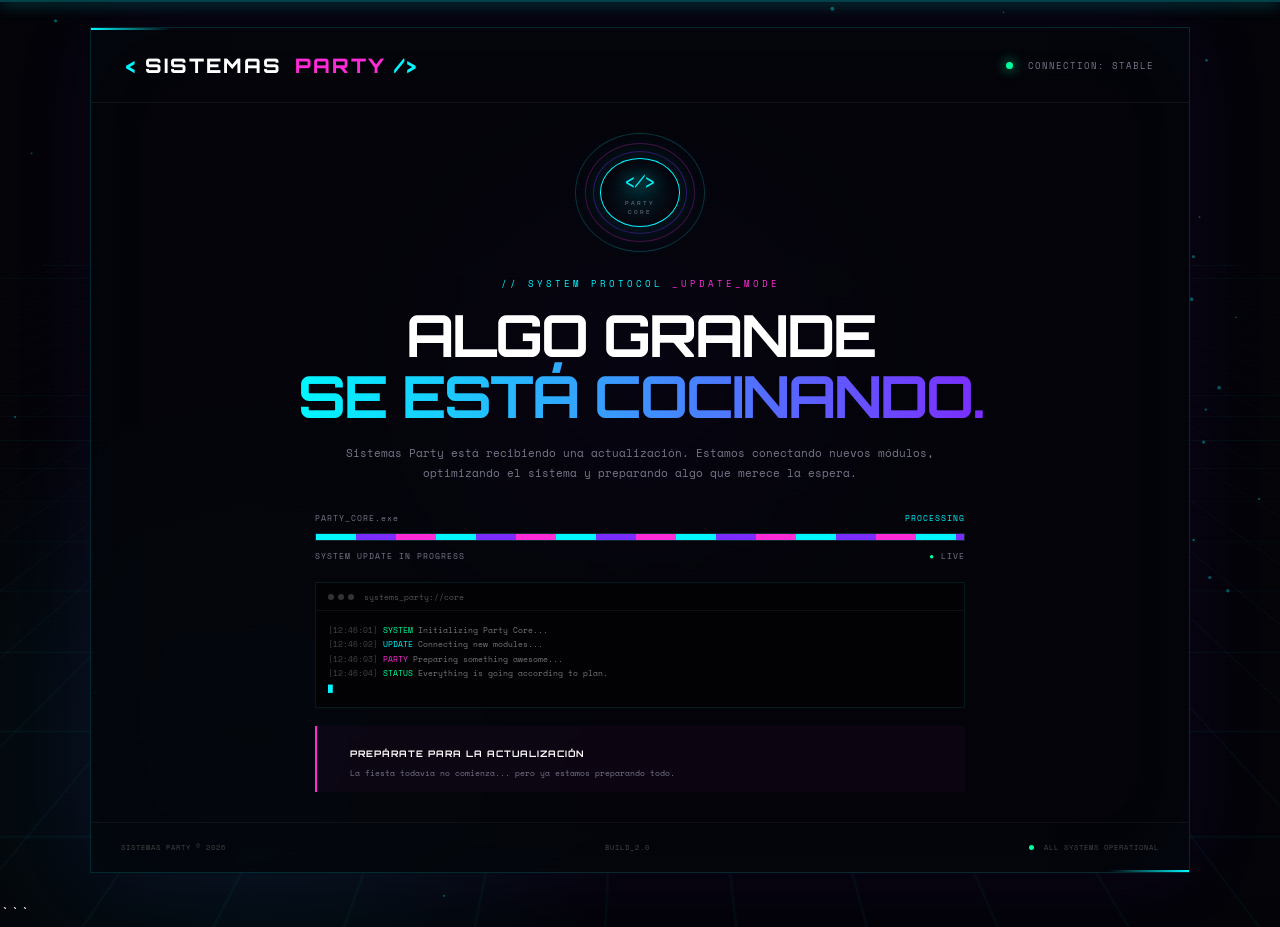
==== commit f51fe96e: "Add files via upload" ====
--- a/index.html
+++ b/index.html
@@ -1,4 +1,4 @@
-```html
+
 <!DOCTYPE html>
 <html lang="es">
 
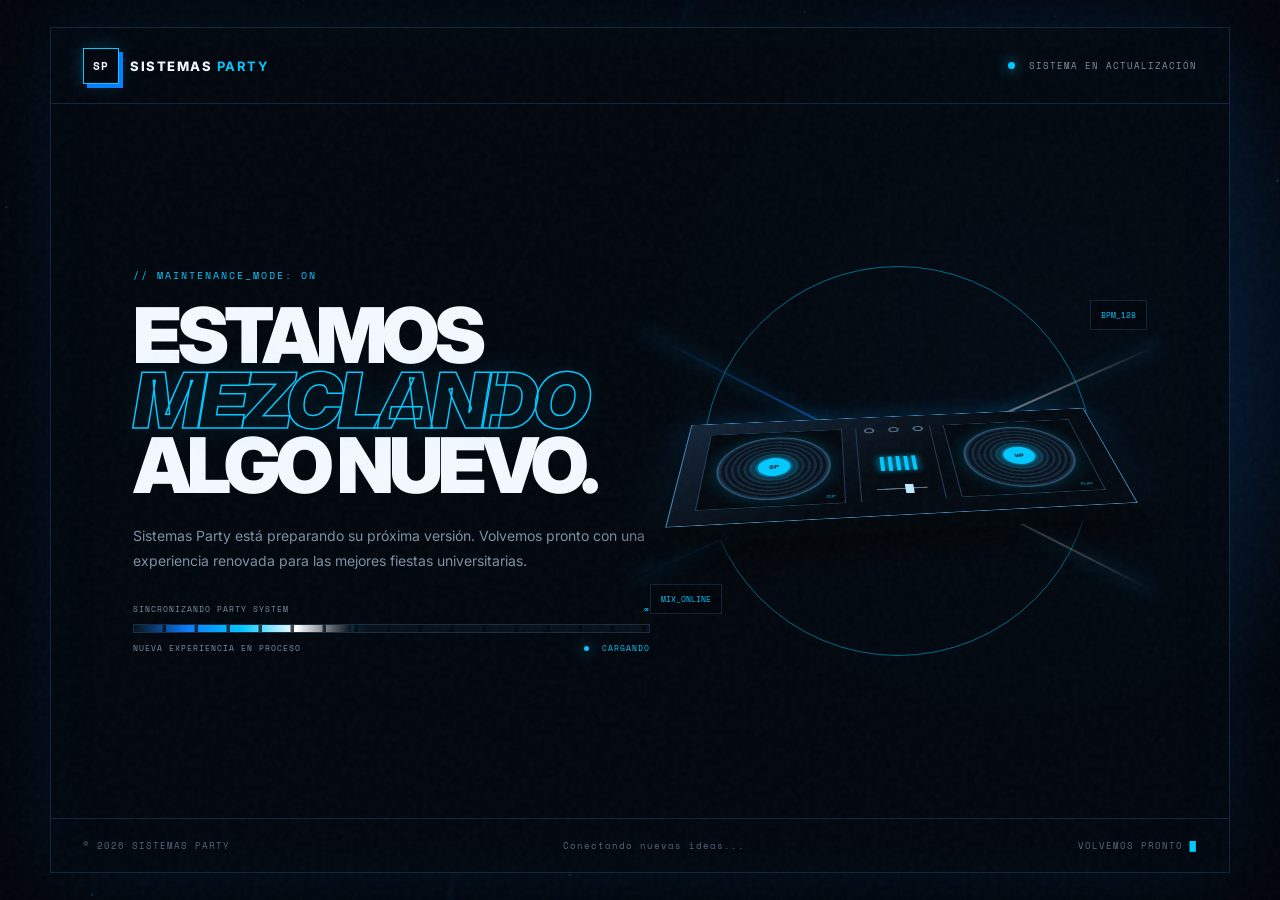
==== commit 5d9b2788: "Add files via upload" ====
--- a/index.html
+++ b/index.html
@@ -1,314 +1,6 @@
-
-<!DOCTYPE html>
-<html lang="es">
-
-<head>
-
-    <meta charset="UTF-8">
-
-    <meta name="viewport"
-          content="width=device-width, initial-scale=1.0">
-
-    <title>Sistemas Party | Actualización</title>
-
-    <link rel="stylesheet" href="style.css">
-
-</head>
-
-<body>
-
-    <!-- EFECTO DE ESCANEO -->
-    <div class="scanlines"></div>
-
-    <!-- GRID -->
-    <div class="grid"></div>
-
-    <!-- PARTÍCULAS -->
-    <canvas id="particles"></canvas>
-
-
-    <main class="system">
-
-        <!-- ================= HEADER ================= -->
-
-        <header>
-
-            <div class="brand">
-
-                <span class="bracket">&lt;</span>
-
-                <span>SISTEMAS</span>
-
-                <span class="party">PARTY</span>
-
-                <span class="bracket">/&gt;</span>
-
-            </div>
-
-
-            <div class="connection">
-
-                <span class="pulse"></span>
-
-                CONNECTION: STABLE
-
-            </div>
-
-        </header>
-
-
-        <!-- ================= CONTENIDO ================= -->
-
-        <section class="hero">
-
-
-            <!-- NÚCLEO -->
-
-            <div class="core-container">
-
-                <div class="core-ring ring1"></div>
-
-                <div class="core-ring ring2"></div>
-
-                <div class="core-ring ring3"></div>
-
-                <div class="core">
-
-                    <div class="core-symbol">
-                        &lt;/&gt;
-                    </div>
-
-                    <div class="core-text">
-                        PARTY<br>CORE
-                    </div>
-
-                </div>
-
-            </div>
-
-
-
-            <div class="protocol">
-
-                // SYSTEM PROTOCOL
-                <span>_UPDATE_MODE</span>
-
-            </div>
-
-
-            <h1>
-
-                ALGO GRANDE<br>
-
-                <span>SE ESTÁ COCINANDO.</span>
-
-            </h1>
-
-
-            <p class="description">
-
-                Sistemas Party está recibiendo una
-                actualización.
-                Estamos conectando nuevos módulos,
-                optimizando el sistema y preparando
-                algo que merece la espera.
-
-            </p>
-
-
-
-            <!-- ================= PROCESO ================= -->
-
-            <div class="process">
-
-                <div class="process-top">
-
-                    <span>
-                        PARTY_CORE.exe
-                    </span>
-
-                    <span class="loading">
-                        <span id="loadingText">
-                            PROCESSING
-                        </span>
-                        <span id="dots">...</span>
-                    </span>
-
-                </div>
-
-
-                <div class="infinite-bar">
-
-                    <div class="infinite-progress"></div>
-
-                </div>
-
-
-                <div class="process-bottom">
-
-                    <span>
-                        SYSTEM UPDATE IN PROGRESS
-                    </span>
-
-                    <span>
-                        <span class="blink">●</span>
-                        LIVE
-                    </span>
-
-                </div>
-
-            </div>
-
-
-
-            <!-- ================= TERMINAL ================= -->
-
-            <div class="terminal">
-
-                <div class="terminal-head">
-
-                    <div class="terminal-buttons">
-
-                        <span></span>
-                        <span></span>
-                        <span></span>
-
-                    </div>
-
-                    <span>
-                        systems_party://core
-                    </span>
-
-                </div>
-
-
-                <div class="terminal-body">
-
-                    <div>
-
-                        <span class="time">
-                            [12:46:01]
-                        </span>
-
-                        <span class="green">
-                            SYSTEM
-                        </span>
-
-                        Initializing Party Core...
-
-                    </div>
-
-
-                    <div>
-
-                        <span class="time">
-                            [12:46:02]
-                        </span>
-
-                        <span class="blue">
-                            UPDATE
-                        </span>
-
-                        Connecting new modules...
-
-                    </div>
-
-
-                    <div>
-
-                        <span class="time">
-                            [12:46:03]
-                        </span>
-
-                        <span class="purple">
-                            PARTY
-                        </span>
-
-                        Preparing something awesome...
-
-                    </div>
-
-
-                    <div id="terminalMessage">
-
-                        <span class="time">
-                            [12:46:04]
-                        </span>
-
-                        <span class="green">
-                            STATUS
-                        </span>
-
-                        Everything is going according to plan.
-
-                    </div>
-
-
-                    <div class="cursor">
-                        █
-                    </div>
-
-                </div>
-
-            </div>
-
-
-
-            <!-- ================= MENSAJE ================= -->
-
-            <div class="ready">
-
-                <div class="ready-icon">
-                    
-                </div>
-
-
-                <div>
-
-                    <strong>
-                        PREPÁRATE PARA LA ACTUALIZACIÓN
-                    </strong>
-
-                    <p>
-                        La fiesta todavía no comienza...
-                        pero ya estamos preparando todo.
-                    </p>
-
-                </div>
-
-            </div>
-
-
-        </section>
-
-
-
-        <!-- ================= FOOTER ================= -->
-
-        <footer>
-
-            <span>
-                SISTEMAS PARTY © 2026
-            </span>
-
-            <span>
-                BUILD_2.0
-            </span>
-
-            <span>
-                <span class="online"></span>
-                ALL SYSTEMS OPERATIONAL
-            </span>
-
-        </footer>
-
-
-    </main>
-
-
-    <script src="script.js"></script>
-
-</body>
-
-</html>
-```
+<!DOCTYPE html><html lang="es"><head><meta charset="UTF-8"><meta name="viewport" content="width=device-width,initial-scale=1"><meta name="description" content="Sistemas Party está preparando una nueva experiencia."><title>Sistemas Party | Volvemos pronto</title><link rel="preconnect" href="https://fonts.googleapis.com"><link rel="preconnect" href="https://fonts.gstatic.com" crossorigin><link href="https://fonts.googleapis.com/css2?family=Inter:wght@400;600;700;800;900&family=Space+Mono:wght@400;700&display=swap" rel="stylesheet"><link rel="stylesheet" href="style.css"></head><body>
+<canvas id="particles" aria-hidden="true"></canvas><div class="noise"></div><div class="ambient"></div>
+<main class="maintenance"><header><a class="brand" href="#"><span class="brand-mark">SP</span><span>SISTEMAS <b>PARTY</b></span></a><p class="status"><i></i> SISTEMA EN ACTUALIZACIÓN</p></header>
+<section class="content"><div class="copy"><p class="eyebrow">// MAINTENANCE_MODE: ON</p><h1>ESTAMOS<br><em>MEZCLANDO</em><br>ALGO NUEVO.</h1><p class="description">Sistemas Party está preparando su próxima versión. Volvemos pronto con una experiencia renovada para las mejores fiestas universitarias.</p><div class="loader"><div class="loader-label"><span>SINCRONIZANDO PARTY SYSTEM</span><span>∞</span></div><div class="track"><div class="progress"></div></div><div class="loader-foot"><span>NUEVA EXPERIENCIA EN PROCESO</span><span class="live"><i></i> CARGANDO</span></div></div></div>
+<div class="visual" aria-hidden="true"><div class="beam beam-one"></div><div class="beam beam-two"></div><div class="wave wave-one"></div><div class="wave wave-two"></div><div class="dj-console"><div class="deck"><div class="platter"><span>SP</span></div><b>CUE</b></div><div class="mixer"><div class="knobs"><i></i><i></i><i></i></div><div class="levels"><b></b><b></b><b></b><b></b><b></b></div><span class="fader"></span></div><div class="deck"><div class="platter reverse"><span>SP</span></div><b>PLAY</b></div></div><div class="equalizer"><i></i><i></i><i></i><i></i><i></i><i></i><i></i><i></i><i></i></div><span class="tag tag-one">BPM_128</span><span class="tag tag-two">MIX_ONLINE</span></div></section>
+<footer><p>© 2026 SISTEMAS PARTY</p><p id="terminalMessage">Conectando nuevas ideas...</p><p>VOLVEMOS PRONTO <span class="cursor">█</span></p></footer></main><script src="script.js"></script></body></html>
--- a/style.css
+++ b/style.css
@@ -1,1054 +1,3 @@
-
-@import url(
-    'https://fonts.googleapis.com/css2?family=Orbitron:wght@400;500;600;700;800;900&family=Space+Mono:wght@400;700&display=swap'
-);
-
-
-* {
-    margin: 0;
-    padding: 0;
-    box-sizing: border-box;
-}
-
-
-:root {
-
-    --cyan: #00f7ff;
-    --purple: #7b2cff;
-    --pink: #ff2bd6;
-    --green: #00ff9d;
-
-    --background: #030308;
-
-    --text: #ffffff;
-
-    --muted: #77778a;
-
-}
-
-
-body {
-
-    width: 100%;
-
-    min-height: 100vh;
-
-    background:
-
-        radial-gradient(
-            circle at 50% 40%,
-            rgba(123,45,255,.16),
-            transparent 35%
-        ),
-
-        radial-gradient(
-            circle at 20% 80%,
-            rgba(0,247,255,.08),
-            transparent 30%
-        ),
-
-        var(--background);
-
-    color: var(--text);
-
-    font-family: 'Space Mono', monospace;
-
-    overflow: hidden;
-
-}
-
-
-/* ==================================================
-   GRID
-================================================== */
-
-.grid {
-
-    position: fixed;
-
-    inset: -50%;
-
-    background-image:
-
-        linear-gradient(
-            rgba(0,247,255,.04) 1px,
-            transparent 1px
-        ),
-
-        linear-gradient(
-            90deg,
-            rgba(0,247,255,.04) 1px,
-            transparent 1px
-        );
-
-    background-size: 55px 55px;
-
-    transform:
-
-        perspective(600px)
-        rotateX(60deg);
-
-    animation: gridMove 12s linear infinite;
-
-}
-
-
-@keyframes gridMove {
-
-    from {
-        transform:
-            perspective(600px)
-            rotateX(60deg)
-            translateY(0);
-    }
-
-    to {
-        transform:
-            perspective(600px)
-            rotateX(60deg)
-            translateY(55px);
-    }
-
-}
-
-
-/* ==================================================
-   SCANLINES
-================================================== */
-
-.scanlines {
-
-    position: fixed;
-
-    inset: 0;
-
-    pointer-events: none;
-
-    z-index: 20;
-
-    background:
-
-        repeating-linear-gradient(
-            0deg,
-            transparent,
-            transparent 3px,
-            rgba(255,255,255,.015) 4px
-        );
-
-}
-
-
-.scanlines::after {
-
-    content: "";
-
-    position: absolute;
-
-    width: 100%;
-
-    height: 2px;
-
-    background: rgba(0,247,255,.25);
-
-    box-shadow:
-
-        0 0 15px var(--cyan);
-
-    animation: scan 6s linear infinite;
-
-}
-
-
-@keyframes scan {
-
-    from {
-        top: -5%;
-    }
-
-    to {
-        top: 105%;
-    }
-
-}
-
-
-/* ==================================================
-   PARTICULAS
-================================================== */
-
-#particles {
-
-    position: fixed;
-
-    inset: 0;
-
-    pointer-events: none;
-
-}
-
-
-/* ==================================================
-   CONTENEDOR
-================================================== */
-
-.system {
-
-    position: relative;
-
-    width: min(1100px, 94%);
-
-    height: 94vh;
-
-    margin: 3vh auto;
-
-    border:
-
-        1px solid
-        rgba(0,247,255,.15);
-
-    background:
-
-        rgba(4,4,10,.82);
-
-    backdrop-filter: blur(12px);
-
-    box-shadow:
-
-        0 0 80px
-        rgba(123,44,255,.08),
-
-        inset 0 0 100px
-        rgba(0,247,255,.025);
-
-}
-
-
-/* BORDES DECORATIVOS */
-
-.system::before,
-.system::after {
-
-    content: "";
-
-    position: absolute;
-
-    width: 80px;
-
-    height: 2px;
-
-    background:
-
-        linear-gradient(
-            90deg,
-            var(--cyan),
-            transparent
-        );
-
-}
-
-
-.system::before {
-
-    top: 0;
-
-    left: 0;
-
-}
-
-
-.system::after {
-
-    bottom: 0;
-
-    right: 0;
-
-    transform: rotate(180deg);
-
-}
-
-
-/* ==================================================
-   HEADER
-================================================== */
-
-header {
-
-    height: 75px;
-
-    padding: 0 35px;
-
-    border-bottom:
-
-        1px solid
-        rgba(255,255,255,.06);
-
-    display: flex;
-
-    align-items: center;
-
-    justify-content: space-between;
-
-}
-
-
-.brand {
-
-    font-family: 'Orbitron';
-
-    font-weight: 800;
-
-    font-size: 20px;
-
-    letter-spacing: 2px;
-
-}
-
-
-.bracket {
-
-    color: var(--cyan);
-
-}
-
-
-.party {
-
-    color: var(--pink);
-
-    margin-left: 5px;
-
-}
-
-
-.connection {
-
-    font-size: 9px;
-
-    letter-spacing: 1px;
-
-    color: var(--muted);
-
-}
-
-
-.pulse {
-
-    display: inline-block;
-
-    width: 7px;
-
-    height: 7px;
-
-    margin-right: 8px;
-
-    border-radius: 50%;
-
-    background: var(--green);
-
-    box-shadow:
-
-        0 0 12px var(--green);
-
-    animation: pulse 1s infinite;
-
-}
-
-
-@keyframes pulse {
-
-    50% {
-        opacity: .3;
-    }
-
-}
-
-
-/* ==================================================
-   HERO
-================================================== */
-
-.hero {
-
-    height: calc(100% - 125px);
-
-    display: flex;
-
-    flex-direction: column;
-
-    align-items: center;
-
-    justify-content: center;
-
-    text-align: center;
-
-    padding: 30px;
-
-}
-
-
-/* ==================================================
-   CORE
-================================================== */
-
-.core-container {
-
-    position: relative;
-
-    width: 130px;
-
-    height: 130px;
-
-    margin-bottom: 25px;
-
-}
-
-
-.core {
-
-    position: absolute;
-
-    inset: 25px;
-
-    border:
-
-        1px solid
-        var(--cyan);
-
-    border-radius: 50%;
-
-    display: flex;
-
-    flex-direction: column;
-
-    justify-content: center;
-
-    align-items: center;
-
-    background:
-
-        radial-gradient(
-            circle,
-            rgba(0,247,255,.1),
-            transparent 70%
-        );
-
-    box-shadow:
-
-        0 0 35px
-        rgba(0,247,255,.15);
-
-}
-
-
-.core-symbol {
-
-    font-family: 'Orbitron';
-
-    font-size: 19px;
-
-    color: var(--cyan);
-
-    text-shadow:
-
-        0 0 15px var(--cyan);
-
-}
-
-
-.core-text {
-
-    margin-top: 5px;
-
-    font-size: 6px;
-
-    letter-spacing: 2px;
-
-    color: var(--muted);
-
-}
-
-
-.core-ring {
-
-    position: absolute;
-
-    inset: 0;
-
-    border-radius: 50%;
-
-    border: 1px solid
-        rgba(0,247,255,.2);
-
-}
-
-
-.ring1 {
-
-    animation:
-        spin 5s linear infinite;
-
-}
-
-
-.ring2 {
-
-    inset: 10px;
-
-    border-color:
-        rgba(255,43,214,.25);
-
-    animation:
-        spinReverse 7s linear infinite;
-
-}
-
-
-.ring3 {
-
-    inset: 18px;
-
-    border-color:
-        rgba(123,44,255,.35);
-
-    animation:
-        spin 9s linear infinite;
-
-}
-
-
-@keyframes spin {
-
-    to {
-        transform: rotate(360deg);
-    }
-
-}
-
-
-@keyframes spinReverse {
-
-    to {
-        transform: rotate(-360deg);
-    }
-
-}
-
-
-/* ==================================================
-   TITULOS
-================================================== */
-
-.protocol {
-
-    font-size: 9px;
-
-    color: var(--cyan);
-
-    letter-spacing: 3px;
-
-    margin-bottom: 15px;
-
-}
-
-
-.protocol span {
-
-    color: var(--pink);
-
-}
-
-
-h1 {
-
-    font-family: 'Orbitron';
-
-    font-size:
-        clamp(34px, 5vw, 58px);
-
-    line-height: 1.05;
-
-    letter-spacing: -2px;
-
-    margin-bottom: 18px;
-
-}
-
-
-h1 span {
-
-    background:
-
-        linear-gradient(
-            90deg,
-            var(--cyan),
-            var(--purple),
-            var(--pink),
-            var(--cyan)
-        );
-
-    background-size: 300%;
-
-    -webkit-background-clip: text;
-
-    background-clip: text;
-
-    color: transparent;
-
-    animation:
-
-        gradient 5s linear infinite;
-
-}
-
-
-@keyframes gradient {
-
-    to {
-        background-position: 300%;
-    }
-
-}
-
-
-.description {
-
-    max-width: 620px;
-
-    font-size: 11px;
-
-    line-height: 1.8;
-
-    color: var(--muted);
-
-}
-
-
-/* ==================================================
-   PROCESO INFINITO
-================================================== */
-
-.process {
-
-    width: min(650px, 100%);
-
-    margin-top: 28px;
-
-}
-
-
-.process-top,
-.process-bottom {
-
-    display: flex;
-
-    justify-content: space-between;
-
-    font-size: 8px;
-
-    color: var(--muted);
-
-    letter-spacing: 1px;
-
-}
-
-
-.loading {
-
-    color: var(--cyan);
-
-}
-
-
-.infinite-bar {
-
-    position: relative;
-
-    height: 8px;
-
-    margin: 9px 0;
-
-    overflow: hidden;
-
-    background: #101018;
-
-    border:
-
-        1px solid
-        rgba(0,247,255,.1);
-
-}
-
-
-.infinite-progress {
-
-    position: absolute;
-
-    top: 0;
-
-    left: 0;
-
-    width: 200%;
-
-    height: 100%;
-
-    background:
-
-        repeating-linear-gradient(
-            90deg,
-            var(--cyan) 0px,
-            var(--cyan) 40px,
-            var(--purple) 40px,
-            var(--purple) 80px,
-            var(--pink) 80px,
-            var(--pink) 120px
-        );
-
-    animation:
-
-        infiniteProgress 2s linear infinite;
-
-    box-shadow:
-
-        0 0 15px
-        rgba(0,247,255,.5);
-
-}
-
-
-@keyframes infiniteProgress {
-
-    from {
-        transform: translateX(-50%);
-    }
-
-    to {
-        transform: translateX(0%);
-    }
-
-}
-
-
-.blink {
-
-    color: var(--green);
-
-    animation: pulse 1s infinite;
-
-}
-
-
-/* ==================================================
-   TERMINAL
-================================================== */
-
-.terminal {
-
-    width: min(650px, 100%);
-
-    margin-top: 20px;
-
-    text-align: left;
-
-    background: #020204;
-
-    border:
-
-        1px solid
-        rgba(0,247,255,.1);
-
-}
-
-
-.terminal-head {
-
-    height: 28px;
-
-    display: flex;
-
-    align-items: center;
-
-    gap: 10px;
-
-    padding: 0 12px;
-
-    color: #555;
-
-    font-size: 8px;
-
-    border-bottom:
-
-        1px solid
-        rgba(255,255,255,.05);
-
-}
-
-
-.terminal-buttons {
-
-    display: flex;
-
-    gap: 4px;
-
-}
-
-
-.terminal-buttons span {
-
-    width: 6px;
-
-    height: 6px;
-
-    border-radius: 50%;
-
-    background: #333;
-
-}
-
-
-.terminal-body {
-
-    padding: 12px;
-
-    font-size: 8px;
-
-    line-height: 1.8;
-
-    color: #777;
-
-}
-
-
-.time {
-
-    color: #444;
-
-}
-
-
-.green {
-
-    color: var(--green);
-
-}
-
-
-.blue {
-
-    color: var(--cyan);
-
-}
-
-
-.purple {
-
-    color: var(--pink);
-
-}
-
-
-.cursor {
-
-    color: var(--cyan);
-
-    animation: cursor 1s infinite;
-
-}
-
-
-@keyframes cursor {
-
-    50% {
-        opacity: 0;
-    }
-
-}
-
-
-/* ==================================================
-   MENSAJE
-================================================== */
-
-.ready {
-
-    width: min(650px, 100%);
-
-    display: flex;
-
-    align-items: center;
-
-    gap: 15px;
-
-    margin-top: 18px;
-
-    padding: 13px 18px;
-
-    text-align: left;
-
-    border-left:
-
-        2px solid
-        var(--pink);
-
-    background:
-
-        rgba(255,43,214,.035);
-
-}
-
-
-.ready-icon {
-
-    font-size: 20px;
-
-    color: var(--pink);
-
-    filter:
-
-        drop-shadow(
-            0 0 10px
-            var(--pink)
-        );
-
-}
-
-
-.ready strong {
-
-    font-family: 'Orbitron';
-
-    font-size: 9px;
-
-    letter-spacing: 1px;
-
-}
-
-
-.ready p {
-
-    margin-top: 4px;
-
-    color: var(--muted);
-
-    font-size: 8px;
-
-}
-
-
-/* ==================================================
-   FOOTER
-================================================== */
-
-footer {
-
-    position: absolute;
-
-    bottom: 0;
-
-    left: 0;
-
-    width: 100%;
-
-    height: 50px;
-
-    padding: 0 30px;
-
-    display: flex;
-
-    justify-content: space-between;
-
-    align-items: center;
-
-    border-top:
-
-        1px solid
-        rgba(255,255,255,.05);
-
-    font-size: 7px;
-
-    letter-spacing: 1px;
-
-    color: #444;
-
-}
-
-
-.online {
-
-    display: inline-block;
-
-    width: 5px;
-
-    height: 5px;
-
-    border-radius: 50%;
-
-    background: var(--green);
-
-    margin-right: 5px;
-
-}
-
-
-/* ==================================================
-   RESPONSIVE
-================================================== */
-
-@media(max-width:700px) {
-
-    .system {
-
-        width: 100%;
-
-        height: 100vh;
-
-        margin: 0;
-
-        border: none;
-
-    }
-
-
-    header {
-
-        padding: 0 20px;
-
-    }
-
-
-    .connection {
-
-        display: none;
-
-    }
-
-
-    .hero {
-
-        padding: 20px;
-
-    }
-
-
-    h1 {
-
-        font-size: 34px;
-
-    }
-
-
-    .description {
-
-        font-size: 10px;
-
-    }
-
-
-    footer span:nth-child(2) {
-
-        display: none;
-
-    }
-
-
-}
-
+:root{--bg:#02050a;--panel:rgba(3,8,15,.88);--blue:#087cff;--electric:#00c8ff;--ice:#bfeaff;--text:#f4f9ff;--muted:#7e91a6;--line:rgba(84,174,255,.18)}*{box-sizing:border-box;margin:0;padding:0}html,body{min-height:100%}body{background:radial-gradient(circle at 80% 40%,#061d39 0,transparent 34%),var(--bg);color:var(--text);font-family:Inter,sans-serif;overflow:hidden}a{color:inherit;text-decoration:none}#particles,.noise,.ambient{position:fixed;inset:0;pointer-events:none}#particles{opacity:.55}.noise{z-index:20;opacity:.035;background-image:url("data:image/svg+xml,%3Csvg viewBox='0 0 160 160' xmlns='http://www.w3.org/2000/svg'%3E%3Cfilter id='n'%3E%3CfeTurbulence type='fractalNoise' baseFrequency='.9' numOctaves='3'/%3E%3C/filter%3E%3Crect width='100%25' height='100%25' filter='url(%23n)'/%3E%3C/svg%3E")}.ambient{background:linear-gradient(105deg,transparent 45%,rgba(0,153,255,.035) 45.2%,transparent 46%)}.maintenance{position:relative;width:min(1180px,94%);height:94vh;margin:3vh auto;display:grid;grid-template-rows:76px 1fr 54px;background:var(--panel);border:1px solid var(--line);backdrop-filter:blur(14px);box-shadow:0 0 80px rgba(0,126,255,.1),inset 0 0 90px rgba(0,126,255,.025)}header,footer{display:flex;align-items:center;justify-content:space-between;padding:0 32px}header{border-bottom:1px solid var(--line)}footer{border-top:1px solid var(--line);color:#53677c;font:9px 'Space Mono';letter-spacing:1px}.brand{display:flex;align-items:center;gap:11px;font-size:13px;font-weight:800;letter-spacing:1.5px}.brand b{color:var(--electric)}.brand-mark{width:36px;height:36px;display:grid;place-items:center;border:1px solid var(--electric);font:700 11px 'Space Mono';box-shadow:4px 4px 0 var(--blue),0 0 18px rgba(0,200,255,.25)}.status{font:9px 'Space Mono';color:var(--muted);letter-spacing:1px}.status i,.live i{display:inline-block;width:7px;height:7px;border-radius:50%;background:var(--electric);box-shadow:0 0 13px var(--electric);margin-right:7px;animation:blink 1.2s infinite}.content{display:grid;grid-template-columns:1.02fr .98fr;align-items:center;padding:30px 7%;overflow:hidden}.eyebrow{color:var(--electric);font:10px 'Space Mono';letter-spacing:2px;margin-bottom:20px}h1{font-size:clamp(48px,6vw,80px);font-weight:900;line-height:.85;letter-spacing:-5px}h1 em{font-style:italic;color:transparent;-webkit-text-stroke:1.5px var(--electric);filter:drop-shadow(0 0 12px rgba(0,200,255,.4))}.description{max-width:560px;margin-top:26px;color:var(--muted);font-size:14px;line-height:1.75}.loader{max-width:560px;margin-top:30px}.loader-label,.loader-foot{display:flex;justify-content:space-between;color:var(--muted);font:8px 'Space Mono';letter-spacing:1px}.loader-label span:last-child,.live{color:var(--electric)}.track{height:9px;margin:9px 0;background:#07101a;border:1px solid var(--line);overflow:hidden;position:relative}.track:after{content:"";position:absolute;inset:0;background:repeating-linear-gradient(90deg,transparent 0 28px,rgba(2,5,10,.75) 29px 32px)}.progress{width:42%;height:100%;background:linear-gradient(90deg,transparent,var(--blue),var(--electric),#fff,transparent);box-shadow:0 0 18px var(--electric);animation:load 1.65s ease-in-out infinite}.live i{width:5px;height:5px}.visual{height:470px;position:relative;display:grid;place-items:center;perspective:800px}.dj-console{position:relative;z-index:3;width:430px;height:180px;padding:22px;display:grid;grid-template-columns:1fr 80px 1fr;gap:14px;transform:rotateX(57deg) rotateZ(-5deg);background:linear-gradient(145deg,#142538,#040a11 55%);border:1px solid #4388bd;box-shadow:0 22px 0 #02070c,0 35px 55px #000,0 0 45px rgba(0,157,255,.25);animation:consoleFloat 4s ease-in-out infinite}.deck{display:grid;place-items:center;border:1px solid #203c54;background:#03080e;position:relative}.deck>b{position:absolute;bottom:7px;right:8px;color:var(--electric);font:5px 'Space Mono'}.platter{width:112px;height:112px;border-radius:50%;display:grid;place-items:center;background:repeating-radial-gradient(circle,#07121d 0 3px,#162a3c 4px 6px);border:2px solid #28587c;box-shadow:0 0 22px rgba(0,200,255,.22);animation:spin 3.6s linear infinite}.platter:after{content:"";width:32px;height:32px;border-radius:50%;background:var(--electric);box-shadow:0 0 16px var(--electric)}.platter span{position:absolute;z-index:1;color:#00111c;font:800 8px 'Space Mono'}.platter.reverse{animation-direction:reverse;animation-duration:4.2s}.mixer{border-inline:1px solid #203c54;position:relative}.knobs{display:flex;justify-content:space-around}.knobs i{width:11px;height:11px;border:2px solid #53718c;border-radius:50%}.levels{display:flex;gap:4px;justify-content:center;align-items:end;height:65px;margin-top:8px}.levels b{width:4px;height:40%;background:var(--electric);box-shadow:0 0 8px var(--electric);animation:levels .6s infinite alternate}.levels b:nth-child(2n){animation-delay:-.25s}.levels b:nth-child(3){animation-delay:-.4s}.fader{position:absolute;width:48px;height:2px;background:#5d7184;bottom:18px;left:15px}.fader:after{content:"";position:absolute;width:8px;height:15px;background:var(--ice);left:27px;top:-6px}.wave{position:absolute;width:390px;height:390px;border:1px solid rgba(0,200,255,.28);border-radius:50%;animation:pulseWave 2.7s ease-out infinite}.wave-two{animation-delay:-1.35s}.beam{position:absolute;width:580px;height:2px;background:linear-gradient(90deg,transparent,var(--blue),#fff,transparent);box-shadow:0 0 18px var(--electric);opacity:.55}.beam-one{transform:rotate(-24deg);animation:beamOne 3s ease-in-out infinite}.beam-two{transform:rotate(27deg);animation:beamTwo 3.7s ease-in-out infinite}.equalizer{position:absolute;z-index:4;bottom:42px;height:31px;display:flex;gap:5px;align-items:flex-end}.equalizer i{width:4px;background:var(--electric);box-shadow:0 0 6px var(--electric);animation:levels .65s infinite alternate}.equalizer i:nth-child(2n){animation-delay:-.3s}.equalizer i:nth-child(3n){animation-delay:-.5s}.tag{position:absolute;padding:8px 10px;border:1px solid var(--line);background:rgba(2,6,11,.82);color:var(--electric);font:8px 'Space Mono'}.tag-one{right:0;top:74px}.tag-two{left:0;bottom:82px}.cursor{color:var(--electric);animation:blink 1s infinite}
+@keyframes load{from{transform:translateX(-110%)}to{transform:translateX(250%)}}@keyframes spin{to{transform:rotate(360deg)}}@keyframes levels{from{height:15%}to{height:95%}}@keyframes blink{50%{opacity:.2}}@keyframes consoleFloat{0%,100%{transform:rotateX(57deg) rotateZ(-5deg) translateY(-5px)}50%{transform:rotateX(53deg) rotateZ(-3deg) translateY(9px)}}@keyframes pulseWave{0%{transform:scale(.65);opacity:.7}100%{transform:scale(1.35);opacity:0}}@keyframes beamOne{50%{transform:rotate(-12deg);opacity:.9}}@keyframes beamTwo{50%{transform:rotate(15deg);opacity:.85}}
+@media(max-width:760px){body{overflow:auto}.maintenance{width:100%;min-height:100vh;height:auto;margin:0;border:0;grid-template-rows:70px 1fr 55px}header,footer{padding:0 20px}.status{font-size:7px}.content{grid-template-columns:1fr;padding:60px 22px 25px;text-align:center}.description{margin-inline:auto}h1{font-size:clamp(45px,13vw,65px);letter-spacing:-3px}.visual{height:370px}.dj-console{width:330px;height:145px;padding:16px;grid-template-columns:1fr 62px 1fr}.platter{width:85px;height:85px}.wave{width:290px;height:290px}.beam{width:390px}.tag-one{right:0}.tag-two{left:0}footer p:nth-child(2){display:none}}@media(max-height:700px) and (min-width:761px){.visual{height:350px}.dj-console{transform:scale(.8) rotateX(57deg) rotateZ(-5deg)}.content{padding-block:10px}h1{font-size:54px}.description{margin-top:15px}.loader{margin-top:17px}}@media(prefers-reduced-motion:reduce){*,*:before,*:after{animation-duration:.01ms!important;animation-iteration-count:1!important}}
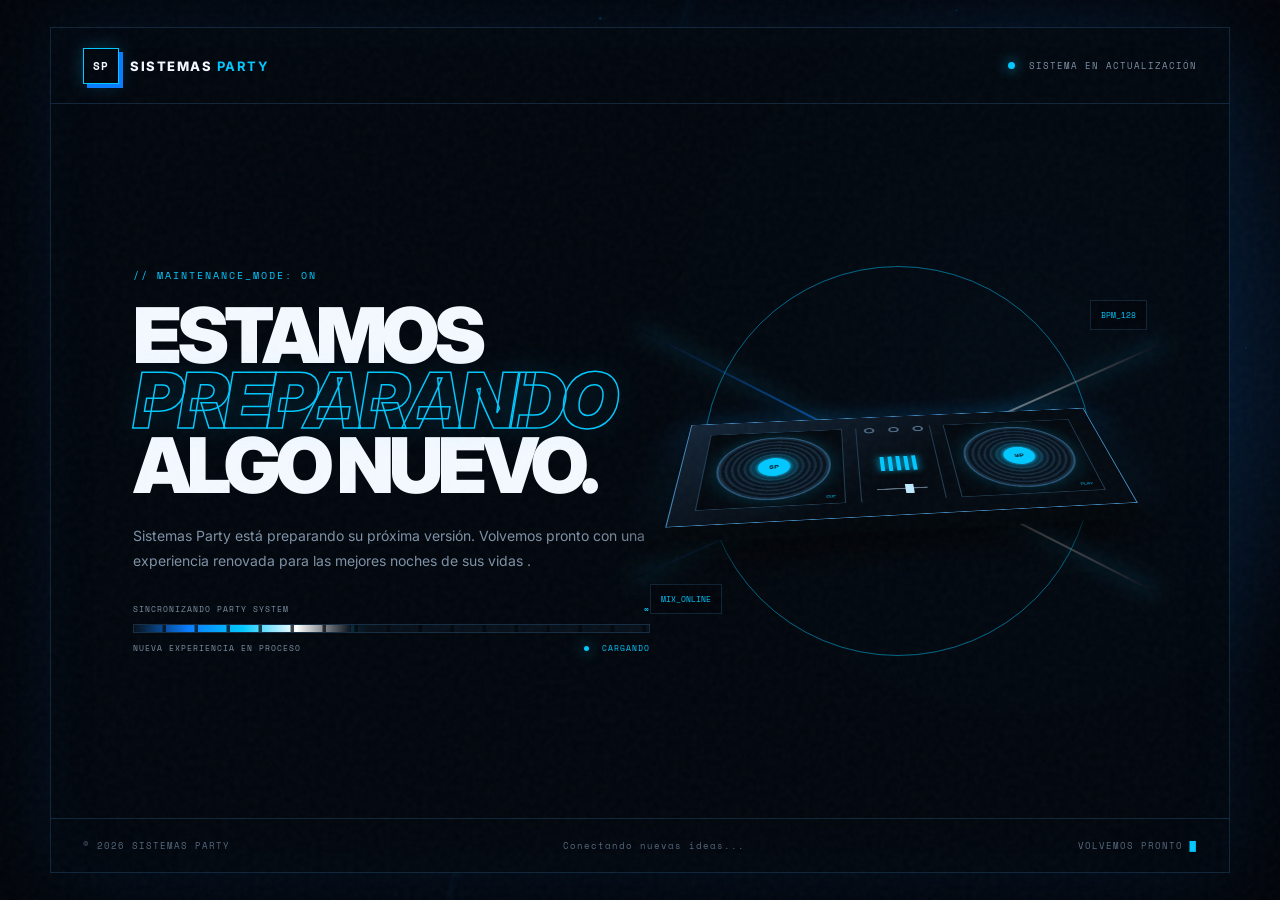
==== commit c8863e85: "Add files via upload" ====
--- a/index.html
+++ b/index.html
@@ -1,6 +1,6 @@
 <!DOCTYPE html><html lang="es"><head><meta charset="UTF-8"><meta name="viewport" content="width=device-width,initial-scale=1"><meta name="description" content="Sistemas Party está preparando una nueva experiencia."><title>Sistemas Party | Volvemos pronto</title><link rel="preconnect" href="https://fonts.googleapis.com"><link rel="preconnect" href="https://fonts.gstatic.com" crossorigin><link href="https://fonts.googleapis.com/css2?family=Inter:wght@400;600;700;800;900&family=Space+Mono:wght@400;700&display=swap" rel="stylesheet"><link rel="stylesheet" href="style.css"></head><body>
 <canvas id="particles" aria-hidden="true"></canvas><div class="noise"></div><div class="ambient"></div>
 <main class="maintenance"><header><a class="brand" href="#"><span class="brand-mark">SP</span><span>SISTEMAS <b>PARTY</b></span></a><p class="status"><i></i> SISTEMA EN ACTUALIZACIÓN</p></header>
-<section class="content"><div class="copy"><p class="eyebrow">// MAINTENANCE_MODE: ON</p><h1>ESTAMOS<br><em>MEZCLANDO</em><br>ALGO NUEVO.</h1><p class="description">Sistemas Party está preparando su próxima versión. Volvemos pronto con una experiencia renovada para las mejores fiestas universitarias.</p><div class="loader"><div class="loader-label"><span>SINCRONIZANDO PARTY SYSTEM</span><span>∞</span></div><div class="track"><div class="progress"></div></div><div class="loader-foot"><span>NUEVA EXPERIENCIA EN PROCESO</span><span class="live"><i></i> CARGANDO</span></div></div></div>
+<section class="content"><div class="copy"><p class="eyebrow">// MAINTENANCE_MODE: ON</p><h1>ESTAMOS<br><em>PREPARANDO</em><br>ALGO NUEVO.</h1><p class="description">Sistemas Party está preparando su próxima versión. Volvemos pronto con una experiencia renovada para las mejores noches de sus vidas .</p><div class="loader"><div class="loader-label"><span>SINCRONIZANDO PARTY SYSTEM</span><span>∞</span></div><div class="track"><div class="progress"></div></div><div class="loader-foot"><span>NUEVA EXPERIENCIA EN PROCESO</span><span class="live"><i></i> CARGANDO</span></div></div></div>
 <div class="visual" aria-hidden="true"><div class="beam beam-one"></div><div class="beam beam-two"></div><div class="wave wave-one"></div><div class="wave wave-two"></div><div class="dj-console"><div class="deck"><div class="platter"><span>SP</span></div><b>CUE</b></div><div class="mixer"><div class="knobs"><i></i><i></i><i></i></div><div class="levels"><b></b><b></b><b></b><b></b><b></b></div><span class="fader"></span></div><div class="deck"><div class="platter reverse"><span>SP</span></div><b>PLAY</b></div></div><div class="equalizer"><i></i><i></i><i></i><i></i><i></i><i></i><i></i><i></i><i></i></div><span class="tag tag-one">BPM_128</span><span class="tag tag-two">MIX_ONLINE</span></div></section>
 <footer><p>© 2026 SISTEMAS PARTY</p><p id="terminalMessage">Conectando nuevas ideas...</p><p>VOLVEMOS PRONTO <span class="cursor">█</span></p></footer></main><script src="script.js"></script></body></html>
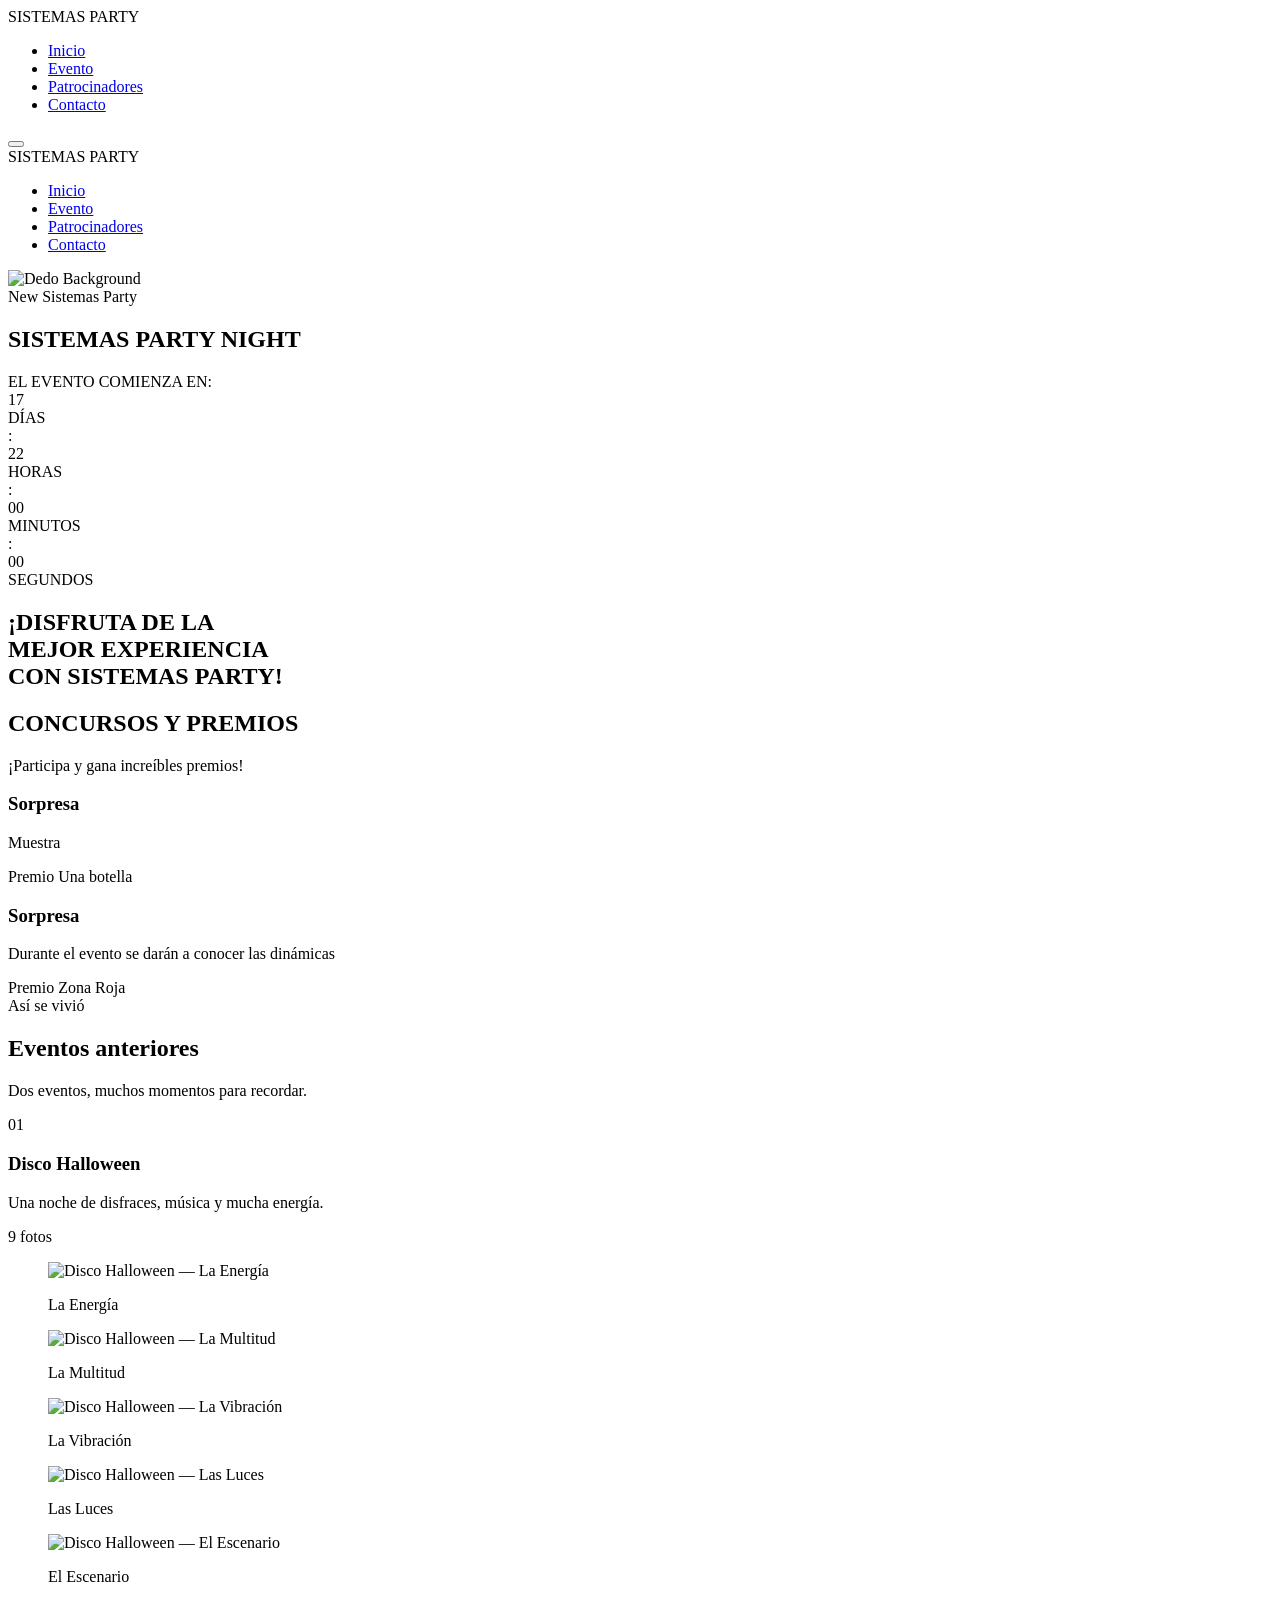
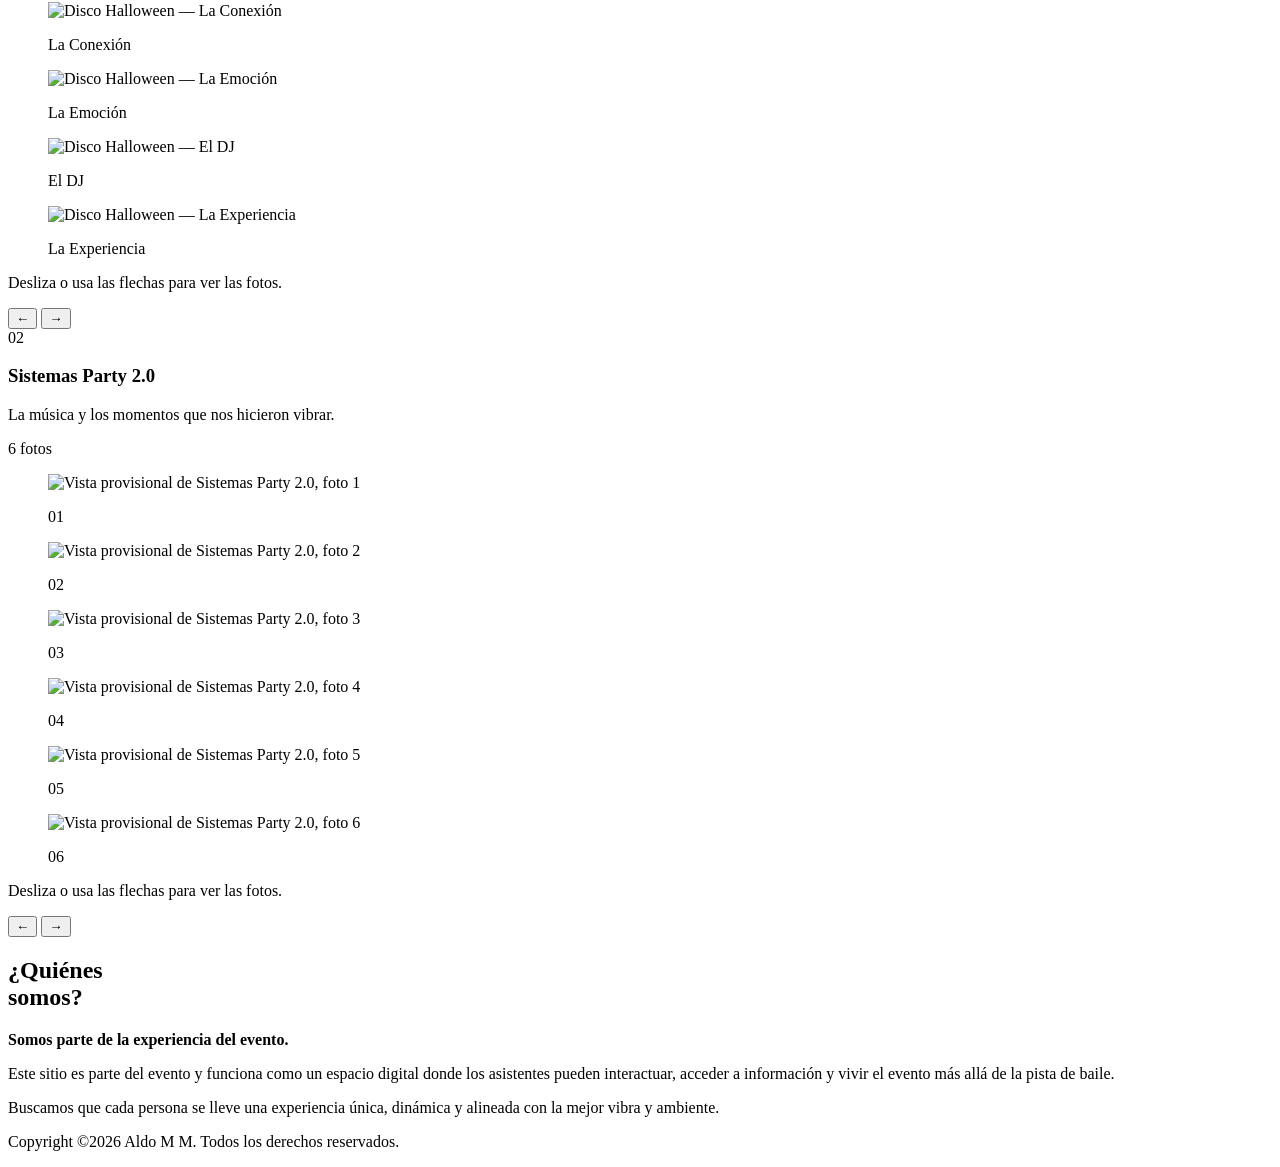
==== commit 836dc580: "Add files via upload" ====
--- a/index.html
+++ b/index.html
@@ -1,6 +1,405 @@
-<!DOCTYPE html><html lang="es"><head><meta charset="UTF-8"><meta name="viewport" content="width=device-width,initial-scale=1"><meta name="description" content="Sistemas Party está preparando una nueva experiencia."><title>Sistemas Party | Volvemos pronto</title><link rel="preconnect" href="https://fonts.googleapis.com"><link rel="preconnect" href="https://fonts.gstatic.com" crossorigin><link href="https://fonts.googleapis.com/css2?family=Inter:wght@400;600;700;800;900&family=Space+Mono:wght@400;700&display=swap" rel="stylesheet"><link rel="stylesheet" href="style.css"></head><body>
-<canvas id="particles" aria-hidden="true"></canvas><div class="noise"></div><div class="ambient"></div>
-<main class="maintenance"><header><a class="brand" href="#"><span class="brand-mark">SP</span><span>SISTEMAS <b>PARTY</b></span></a><p class="status"><i></i> SISTEMA EN ACTUALIZACIÓN</p></header>
-<section class="content"><div class="copy"><p class="eyebrow">// MAINTENANCE_MODE: ON</p><h1>ESTAMOS<br><em>PREPARANDO</em><br>ALGO NUEVO.</h1><p class="description">Sistemas Party está preparando su próxima versión. Volvemos pronto con una experiencia renovada para las mejores noches de sus vidas .</p><div class="loader"><div class="loader-label"><span>SINCRONIZANDO PARTY SYSTEM</span><span>∞</span></div><div class="track"><div class="progress"></div></div><div class="loader-foot"><span>NUEVA EXPERIENCIA EN PROCESO</span><span class="live"><i></i> CARGANDO</span></div></div></div>
-<div class="visual" aria-hidden="true"><div class="beam beam-one"></div><div class="beam beam-two"></div><div class="wave wave-one"></div><div class="wave wave-two"></div><div class="dj-console"><div class="deck"><div class="platter"><span>SP</span></div><b>CUE</b></div><div class="mixer"><div class="knobs"><i></i><i></i><i></i></div><div class="levels"><b></b><b></b><b></b><b></b><b></b></div><span class="fader"></span></div><div class="deck"><div class="platter reverse"><span>SP</span></div><b>PLAY</b></div></div><div class="equalizer"><i></i><i></i><i></i><i></i><i></i><i></i><i></i><i></i><i></i></div><span class="tag tag-one">BPM_128</span><span class="tag tag-two">MIX_ONLINE</span></div></section>
-<footer><p>© 2026 SISTEMAS PARTY</p><p id="terminalMessage">Conectando nuevas ideas...</p><p>VOLVEMOS PRONTO <span class="cursor">█</span></p></footer></main><script src="script.js"></script></body></html>
+<!DOCTYPE html>
+<html lang="es">
+<head>
+    <meta charset="UTF-8">
+    <meta name="viewport" content="width=device-width, initial-scale=1.0">
+    <title>Sistemas Party 2.0</title>
+    <link rel="stylesheet" href="css/styles.css">
+    <link rel="stylesheet" href="css/inline-styles.css">
+    <link href="https://fonts.googleapis.com/css2?family=Poppins:wght@400;600;700;800&display=swap" rel="stylesheet">
+</head>
+<body>
+    <!-- DESKTOP HORIZONTAL MENU CON LOGO -->
+    <nav class="main-menu-desktop">
+        <div class="logo">
+            SISTEMAS <span>PARTY</span>
+        </div>
+        <ul>
+            <li class="active"><a href="index.html">Inicio</a></li>
+            <li><a href="evento.html">Evento</a></li>
+            
+            <li><a href="patrocinadores.html">Patrocinadores</a></li>
+            <li><a href="contacto.html">Contacto</a></li>
+        </ul>
+    </nav>
+    <!-- MOBILE MENU TOGGLE BUTTON -->
+    <button class="mobile-menu-toggle" aria-label="Abrir menú" aria-expanded="false">
+        <span></span>
+    </button>
+    <!-- MOBILE MENU (off-canvas) -->
+    <nav class="mobile-menu" aria-label="Menú móvil">
+        <div class="logo">SISTEMAS <span>PARTY</span></div>
+        <ul>
+            <li class="active"><a href="#inicio">Inicio</a></li>
+            <li><a href="evento.html">Evento</a></li>
+            
+            <li><a href="patrocinadores.html">Patrocinadores</a></li>
+            <li><a href="contacto.html">Contacto</a></li>
+        </ul>
+    </nav>
+    <!-- Overlay for mobile menu -->
+    <div class="mobile-menu-overlay"></div>
+    <!-- HERO SECTION -->
+    <section class="hero">
+        <img src="img/de.jpg" alt="Dedo Background" class="hero-bg">
+        <div class="hero-overlay"></div>
+        <div class="hero-content">
+            <div class="hero-subtitle"> New Sistemas  Party   </div>
+            <h1 class="hero-title">
+                <span class="hero-title-main">SISTEMAS PARTY</span>
+                <span class="hero-title-vol">NIGHT</span>
+            </h1>
+            <!-- Countdown Timer -->
+            <div class="countdown-container">
+                <div class="countdown-title">EL EVENTO COMIENZA EN:</div>
+                <div class="countdown" id="countdown">
+                    <div class="countdown-item">
+                        <div class="countdown-value" id="days">17</div>
+                        <div class="countdown-label">DÍAS</div>
+                    </div>
+                    <div class="countdown-separator">:</div>
+                    <div class="countdown-item">
+                        <div class="countdown-value" id="hours">22</div>
+                        <div class="countdown-label">HORAS</div>
+                    </div>
+                    <div class="countdown-separator">:</div>
+                    <div class="countdown-item">
+                        <div class="countdown-value" id="minutes">00</div>
+                        <div class="countdown-label">MINUTOS</div>
+                    </div>
+                    <div class="countdown-separator">:</div>
+                    <div class="countdown-item">
+                        <div class="countdown-value" id="seconds">00</div>
+                        <div class="countdown-label">SEGUNDOS</div>
+                    </div>
+                </div>
+            </div>
+        </div>
+    </section>
+
+    <!-- CTA FESTIVAL SECTION -->
+    <section class="cta-festival">
+        <div class="cta-festival-content">
+            <h2 class="cta-festival-title">
+                ¡DISFRUTA DE LA<br>MEJOR EXPERIENCIA<br>CON SISTEMAS PARTY!
+            </h2>
+        </div>
+    </section>
+    <!-- CONTESTS & PRIZES SECTION -->
+    <section class="contests-section">
+        <div class="contests-container">
+            <div class="contests-header">
+                <h2 class="contests-title">CONCURSOS Y PREMIOS</h2>
+                <p class="contests-subtitle">¡Participa y gana increíbles premios!</p>
+            </div>
+
+            <div class="contests-grid">
+                <!-- Concurso 1 -->
+                <div class="contest-card disco-card" style="--card-bg: url('img/disco1.jpeg')">
+                    <div class="contest-icon">
+                        <!-- Disco ball icon -->
+
+                    </div>
+                    <h3 class="contest-name">Sorpresa</h3>
+                    <p class="contest-description">Muestra </p>
+
+                    <div class="prize-wrapper">
+                        <div class="prize-content">
+                            <span class="prize-label">Premio</span>
+                            <span class="prize-amount">Una botella</span>
+                        </div>
+                    </div>
+                </div>
+
+                <!-- Concurso 2 -->
+                <div class="contest-card neon-card" style="--card-bg: url('img/disco2.jpeg')">
+                    <div class="contest-icon">
+                        
+                    </div>
+                    <h3 class="contest-name">Sorpresa</h3>
+                    <p class="contest-description">Durante el evento se darán a conocer las dinámicas</p>
+
+                    <div class="prize-wrapper">
+                       
+                        <div class="prize-content">
+                            <span class="prize-label">Premio</span>
+                            <span class="prize-amount">Zona Roja</span>
+                        </div>
+                    </div>
+                </div>
+            </div>
+
+
+        </div>
+    </section>
+    <!-- SHOWS SECTION -->
+   <!---- <section class="shows-section">
+        <h2 class="section-title">SHOWS</h2>
+        <div class="shows-grid">
+            <article class="show-card">
+                <img src="img/werever.jpeg" alt="Show 1">
+                <div class="show-caption">DJ Werever</div>
+            </article>
+            <article class="show-card">
+                <img src="img/jey_flyer.png" alt="Jey Flyer">
+                <div class="show-caption">Jey F en Vivo</div>
+            </article>
+            <article class="show-card">
+                <img src="img/fondo_negro.png" alt="Show 3">
+                <div class="show-caption">GOGOS</div>
+            </article>
+        </div>
+    </section>
+
+    <!-- GALLERY CAROUSEL SECTION -->
+    <section class="gallery-section" aria-labelledby="galleryTitle">
+        <div class="gallery-container">
+            <div class="gallery-header" data-gallery-reveal>
+                <span class="gallery-eyebrow">Así se vivió</span>
+                <h2 class="gallery-title" id="galleryTitle">Eventos anteriores</h2>
+                <p class="gallery-subtitle">Dos eventos, muchos momentos para recordar.</p>
+            </div>
+
+            <!-- APARTADO 1: DISCO HALLOWEEN - fotos originales del evento. -->
+            <section class="gallery-event" data-gallery data-gallery-reveal aria-labelledby="halloweenTitle">
+                <div class="gallery-event-header">
+                    <span class="gallery-event-number" aria-hidden="true">01</span>
+                    <div>
+                        <h3 class="gallery-event-title" id="halloweenTitle">Disco Halloween</h3>
+                        <p class="gallery-event-description">Una noche de disfraces, música y mucha energía.</p>
+                    </div>
+                    <span class="gallery-event-count">9 fotos</span>
+                </div>
+                <div class="carousel-container">
+                    <div class="carousel-wrapper">
+                        <div class="carousel-track" id="halloweenTrack" tabindex="0" role="region" aria-labelledby="halloweenTitle" aria-describedby="halloweenHint">
+                            <figure class="triptych-item">
+                                <img src="img/disco9.jpeg" alt="Disco Halloween — La Energía" loading="lazy" decoding="async" draggable="false">
+                                <figcaption class="triptych-overlay">
+                                    <p class="triptych-caption">La Energía</p>
+                                </figcaption>
+                            </figure>
+                            <figure class="triptych-item">
+                                <img src="img/disco8.jpeg" alt="Disco Halloween — La Multitud" loading="lazy" decoding="async" draggable="false">
+                                <figcaption class="triptych-overlay">
+                                    <p class="triptych-caption">La Multitud</p>
+                                </figcaption>
+                            </figure>
+                            <figure class="triptych-item">
+                                <img src="img/disco3.jpeg" alt="Disco Halloween — La Vibración" loading="lazy" decoding="async" draggable="false">
+                                <figcaption class="triptych-overlay">
+                                    <p class="triptych-caption">La Vibración</p>
+                                </figcaption>
+                            </figure>
+                            <figure class="triptych-item">
+                                <img src="img/disco4.jpeg" alt="Disco Halloween — Las Luces" loading="lazy" decoding="async" draggable="false">
+                                <figcaption class="triptych-overlay">
+                                    <p class="triptych-caption">Las Luces</p>
+                                </figcaption>
+                            </figure>
+                            <figure class="triptych-item">
+                                <img src="img/disco5.jpeg" alt="Disco Halloween — El Escenario" loading="lazy" decoding="async" draggable="false">
+                                <figcaption class="triptych-overlay">
+                                    <p class="triptych-caption">El Escenario</p>
+                                </figcaption>
+                            </figure>
+                            <figure class="triptych-item">
+                                <img src="img/disco6.jpeg" alt="Disco Halloween — La Conexión" loading="lazy" decoding="async" draggable="false">
+                                <figcaption class="triptych-overlay">
+                                    <p class="triptych-caption">La Conexión</p>
+                                </figcaption>
+                            </figure>
+                            <figure class="triptych-item">
+                                <img src="img/disco7.jpeg" alt="Disco Halloween — La Emoción" loading="lazy" decoding="async" draggable="false">
+                                <figcaption class="triptych-overlay">
+                                    <p class="triptych-caption">La Emoción</p>
+                                </figcaption>
+                            </figure>
+                            <figure class="triptych-item">
+                                <img src="img/disco2.jpeg" alt="Disco Halloween — El DJ" loading="lazy" decoding="async" draggable="false">
+                                <figcaption class="triptych-overlay">
+                                    <p class="triptych-caption">El DJ</p>
+                                </figcaption>
+                            </figure>
+                            <figure class="triptych-item">
+                                <img src="img/disco1.jpeg" alt="Disco Halloween — La Experiencia" loading="lazy" decoding="async" draggable="false">
+                                <figcaption class="triptych-overlay">
+                                    <p class="triptych-caption">La Experiencia</p>
+                                </figcaption>
+                            </figure>
+                        </div>
+                    </div>
+                </div>
+                <div class="gallery-navigation">
+                    <p class="gallery-hint" id="halloweenHint">Desliza o usa las flechas para ver las fotos.</p>
+                    <div class="carousel-controls" role="group" aria-label="Navegación de Disco Halloween">
+                        <button class="carousel-btn" type="button" data-gallery-prev aria-label="Foto anterior de Disco Halloween" aria-controls="halloweenTrack">&#8592;</button>
+                        <button class="carousel-btn" type="button" data-gallery-next aria-label="Foto siguiente de Disco Halloween" aria-controls="halloweenTrack">&#8594;</button>
+                    </div>
+                </div>
+            </section>
+
+            <!-- APARTADO 2: SISTEMAS PARTY 2.0
+                 IMÁGENES DE RELLENO: se reutilizan temporalmente fotos de img/.
+                 Cambia únicamente el src de cada img por tus fotos definitivas,
+                 por ejemplo: src="img/sistemas-party-2-01.jpeg".
+                 Puedes editar también el alt y el texto de cada tarjeta.
+            -->
+            <section class="gallery-event" data-gallery data-gallery-reveal aria-labelledby="sistemasPartyTitle">
+                <div class="gallery-event-header">
+                    <span class="gallery-event-number" aria-hidden="true">02</span>
+                    <div>
+                        <h3 class="gallery-event-title" id="sistemasPartyTitle">Sistemas Party 2.0</h3>
+                        <p class="gallery-event-description">La música y los momentos que nos hicieron vibrar.</p>
+                    </div>
+                    <span class="gallery-event-count">6 fotos</span>
+                </div>
+                <div class="carousel-container">
+                    <div class="carousel-wrapper">
+                        <div class="carousel-track" id="sistemasPartyTrack" tabindex="0" role="region" aria-labelledby="sistemasPartyTitle" aria-describedby="sistemasPartyHint">
+                            <!-- RELLENO SISTEMAS PARTY 2.0 - FOTO 1: cambia el src por la ruta de tu imagen. -->
+                            <figure class="triptych-item">
+                                <img src="img/p1.jpg" alt="Vista provisional de Sistemas Party 2.0, foto 1" loading="lazy" decoding="async" draggable="false">
+                                <figcaption class="triptych-overlay">
+                                    <p class="triptych-caption">01</p>
+                                </figcaption>
+                            </figure>
+                            <!-- RELLENO SISTEMAS PARTY 2.0 - FOTO 2: cambia el src por la ruta de tu imagen. -->
+                            <figure class="triptych-item">
+                                <img src="img/p2.jpeg" alt="Vista provisional de Sistemas Party 2.0, foto 2" loading="lazy" decoding="async" draggable="false">
+                                <figcaption class="triptych-overlay">
+                                    <p class="triptych-caption">02</p>
+                                </figcaption>
+                            </figure>
+                            <!-- RELLENO SISTEMAS PARTY 2.0 - FOTO 3: cambia el src por la ruta de tu imagen. -->
+                            <figure class="triptych-item">
+                                <img src="img/p3.jpg" alt="Vista provisional de Sistemas Party 2.0, foto 3" loading="lazy" decoding="async" draggable="false">
+                                <figcaption class="triptych-overlay">
+                                    <p class="triptych-caption">03</p>
+                                </figcaption>
+                            </figure>
+                            <!-- RELLENO SISTEMAS PARTY 2.0 - FOTO 4: cambia el src por la ruta de tu imagen. -->
+                            <figure class="triptych-item">
+                                <img src="img/p4.jpeg" alt="Vista provisional de Sistemas Party 2.0, foto 4" loading="lazy" decoding="async" draggable="false">
+                                <figcaption class="triptych-overlay">
+                                    <p class="triptych-caption">04</p>
+                                </figcaption>
+                            </figure>
+                            <!-- RELLENO SISTEMAS PARTY 2.0 - FOTO 5: cambia el src por la ruta de tu imagen. -->
+                            <figure class="triptych-item">
+                                <img src="img/p5.jpg" alt="Vista provisional de Sistemas Party 2.0, foto 5" loading="lazy" decoding="async" draggable="false">
+                                <figcaption class="triptych-overlay">
+                                    <p class="triptych-caption">05</p>
+                                </figcaption>
+                            </figure>
+                            <!-- RELLENO SISTEMAS PARTY 2.0 - FOTO 6: cambia el src por la ruta de tu imagen. -->
+                            <figure class="triptych-item">
+                                <img src="img/p6.jpg" alt="Vista provisional de Sistemas Party 2.0, foto 6" loading="lazy" decoding="async" draggable="false">
+                                <figcaption class="triptych-overlay">
+                                    <p class="triptych-caption">06</p>
+                                </figcaption>
+                            </figure>
+                        </div>
+                    </div>
+                </div>
+                <div class="gallery-navigation">
+                    <p class="gallery-hint" id="sistemasPartyHint">Desliza o usa las flechas para ver las fotos.</p>
+                    <div class="carousel-controls" role="group" aria-label="Navegación de Sistemas Party 2.0">
+                        <button class="carousel-btn" type="button" data-gallery-prev aria-label="Foto anterior de Sistemas Party 2.0" aria-controls="sistemasPartyTrack">&#8592;</button>
+                        <button class="carousel-btn" type="button" data-gallery-next aria-label="Foto siguiente de Sistemas Party 2.0" aria-controls="sistemasPartyTrack">&#8594;</button>
+                    </div>
+                </div>
+            </section>
+        </div>
+    </section>
+    <script src="js/main.js"></script>
+    <script>
+    // Wrap each character of hero titles with a span.char and set --i for stagger
+    document.addEventListener('DOMContentLoaded', function() {
+        ['.hero-title-main', '.hero-title-vol'].forEach(function(sel) {
+            var el = document.querySelector(sel);
+            if (!el) return;
+            var text = el.textContent || '';
+            // preserve exact spacing
+            el.innerHTML = '';
+            for (var i = 0; i < text.length; i++) {
+                var ch = text[i];
+                var span = document.createElement('span');
+                span.className = 'char';
+                span.textContent = ch === ' ' ? '\u00A0' : ch;
+                span.style.setProperty('--i', i);
+                el.appendChild(span);
+            }
+        });
+    });
+    </script>
+    <!-- ABOUT SECTION -->
+    <section class="about-section">
+        <div class="about-content">
+            <h2 class="about-title">¿Quiénes<br>somos?</h2>
+            <p class="about-description">
+                <strong>Somos parte de la experiencia del evento.</strong>
+            </p>
+            <p class="about-description">
+                Este sitio es parte del evento y funciona como un espacio digital donde los asistentes pueden interactuar, acceder a información y vivir el evento más allá de la pista de baile.
+            </p>
+            <p class="about-description">
+                Buscamos que cada persona se lleve una experiencia única, dinámica y alineada con la mejor vibra y ambiente.
+            </p>
+        </div>
+    </section>
+    <!-- FOOTER -->
+    <footer class="footer">
+        <div class="footer-content">
+            <div class="footer-social">
+            </div>
+            <div class="footer-copyright">
+                <p>Copyright ©2026 Aldo M M. Todos los derechos reservados.</p>
+            </div>
+        </div>
+    </footer>
+<script>
+// Mobile menu toggle logic (modern off-canvas)
+const menuToggle = document.querySelector('.mobile-menu-toggle');
+const mobileMenu = document.querySelector('.mobile-menu');
+const menuOverlay = document.querySelector('.mobile-menu-overlay');
+function openMobileMenu() {
+    mobileMenu.classList.add('open');
+    document.body.classList.add('menu-open');
+    menuToggle.setAttribute('aria-expanded', 'true');
+    if (menuOverlay) menuOverlay.style.display = 'block';
+}
+function closeMobileMenu() {
+    mobileMenu.classList.remove('open');
+    document.body.classList.remove('menu-open');
+    menuToggle.setAttribute('aria-expanded', 'false');
+    if (menuOverlay) menuOverlay.style.display = 'none';
+}
+if (menuToggle && mobileMenu) {
+    menuToggle.addEventListener('click', function() {
+        if (mobileMenu.classList.contains('open')) {
+            closeMobileMenu();
+        } else {
+            openMobileMenu();
+        }
+    });
+    // Close menu on link click (for SPA-like behavior)
+    mobileMenu.querySelectorAll('a').forEach(link => {
+        link.addEventListener('click', () => {
+            closeMobileMenu();
+        });
+    });
+}
+// Close menu when clicking outside (on overlay)
+if (menuOverlay) {
+    menuOverlay.addEventListener('click', closeMobileMenu);
+}
+// Close menu with ESC key
+window.addEventListener('keydown', function(e) {
+    if (e.key === 'Escape' && mobileMenu.classList.contains('open')) {
+        closeMobileMenu();
+    }
+});
+</script>
+</body>
+</html>
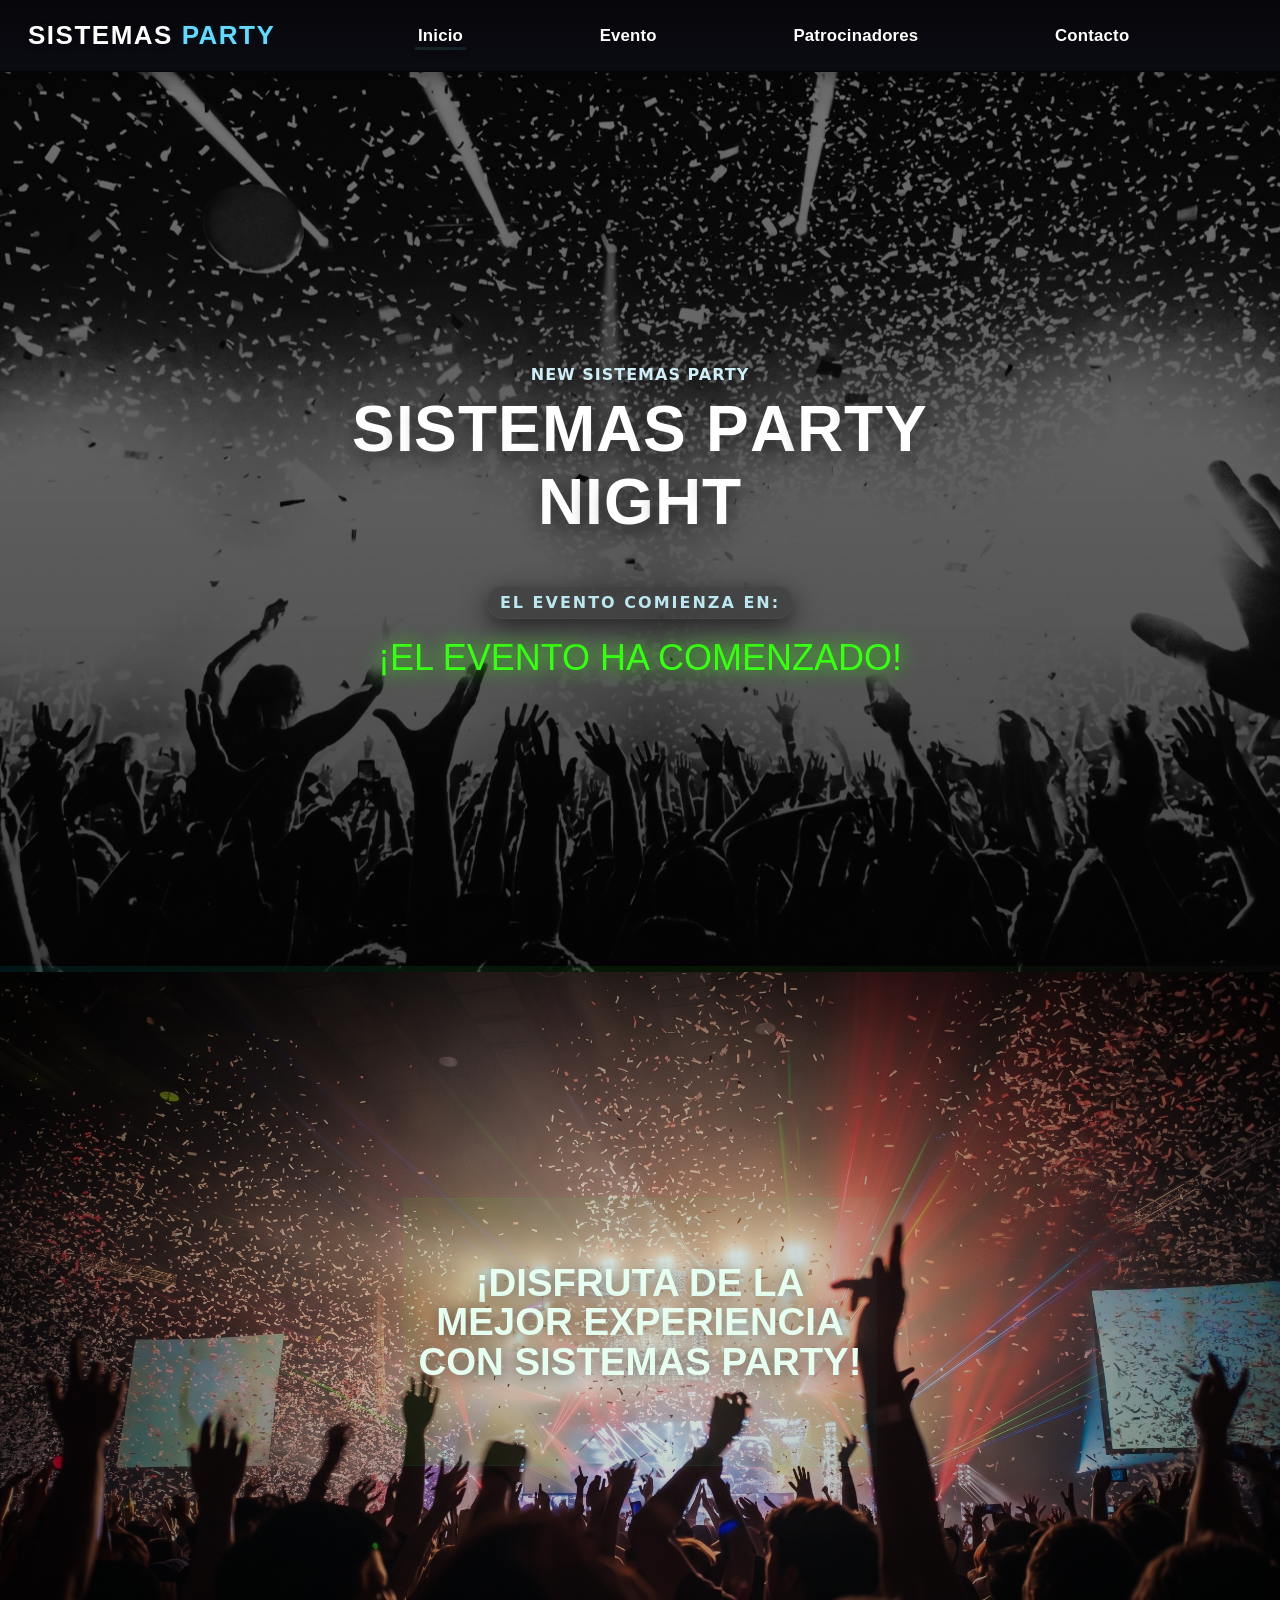
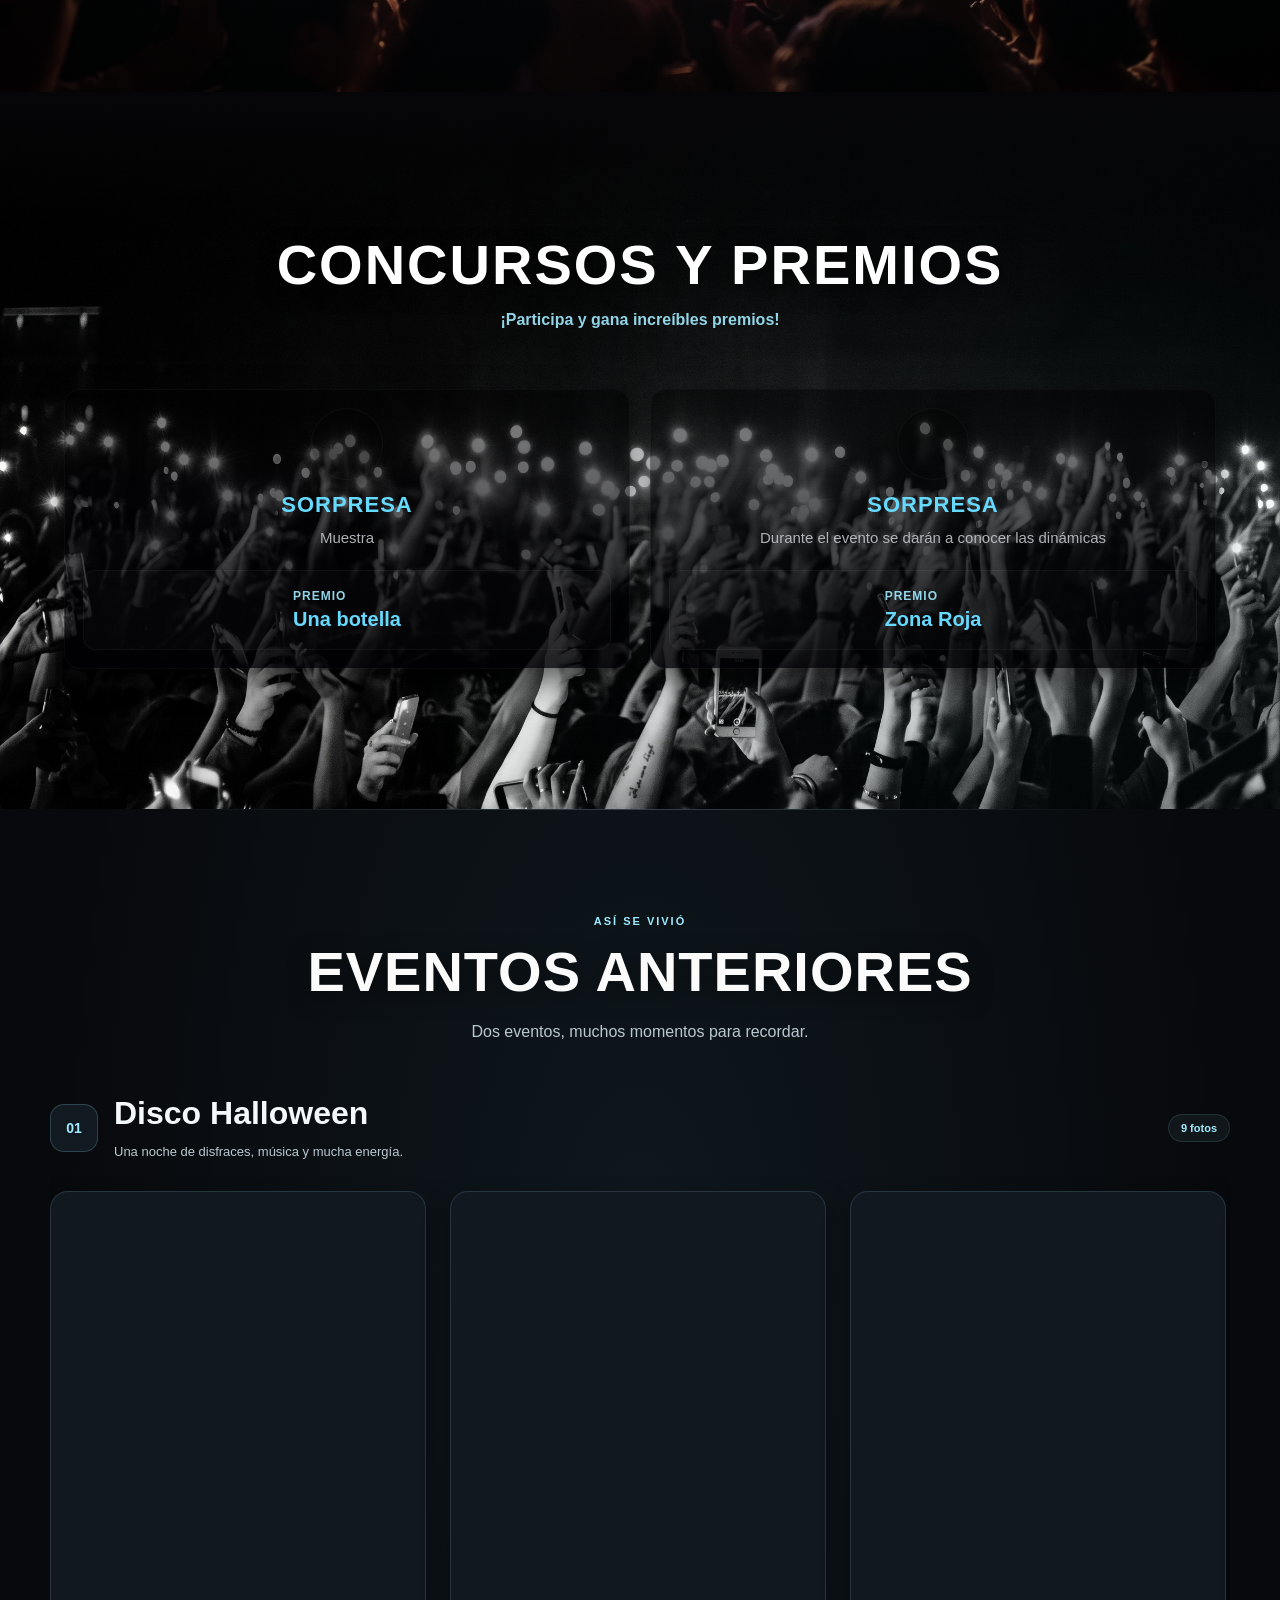
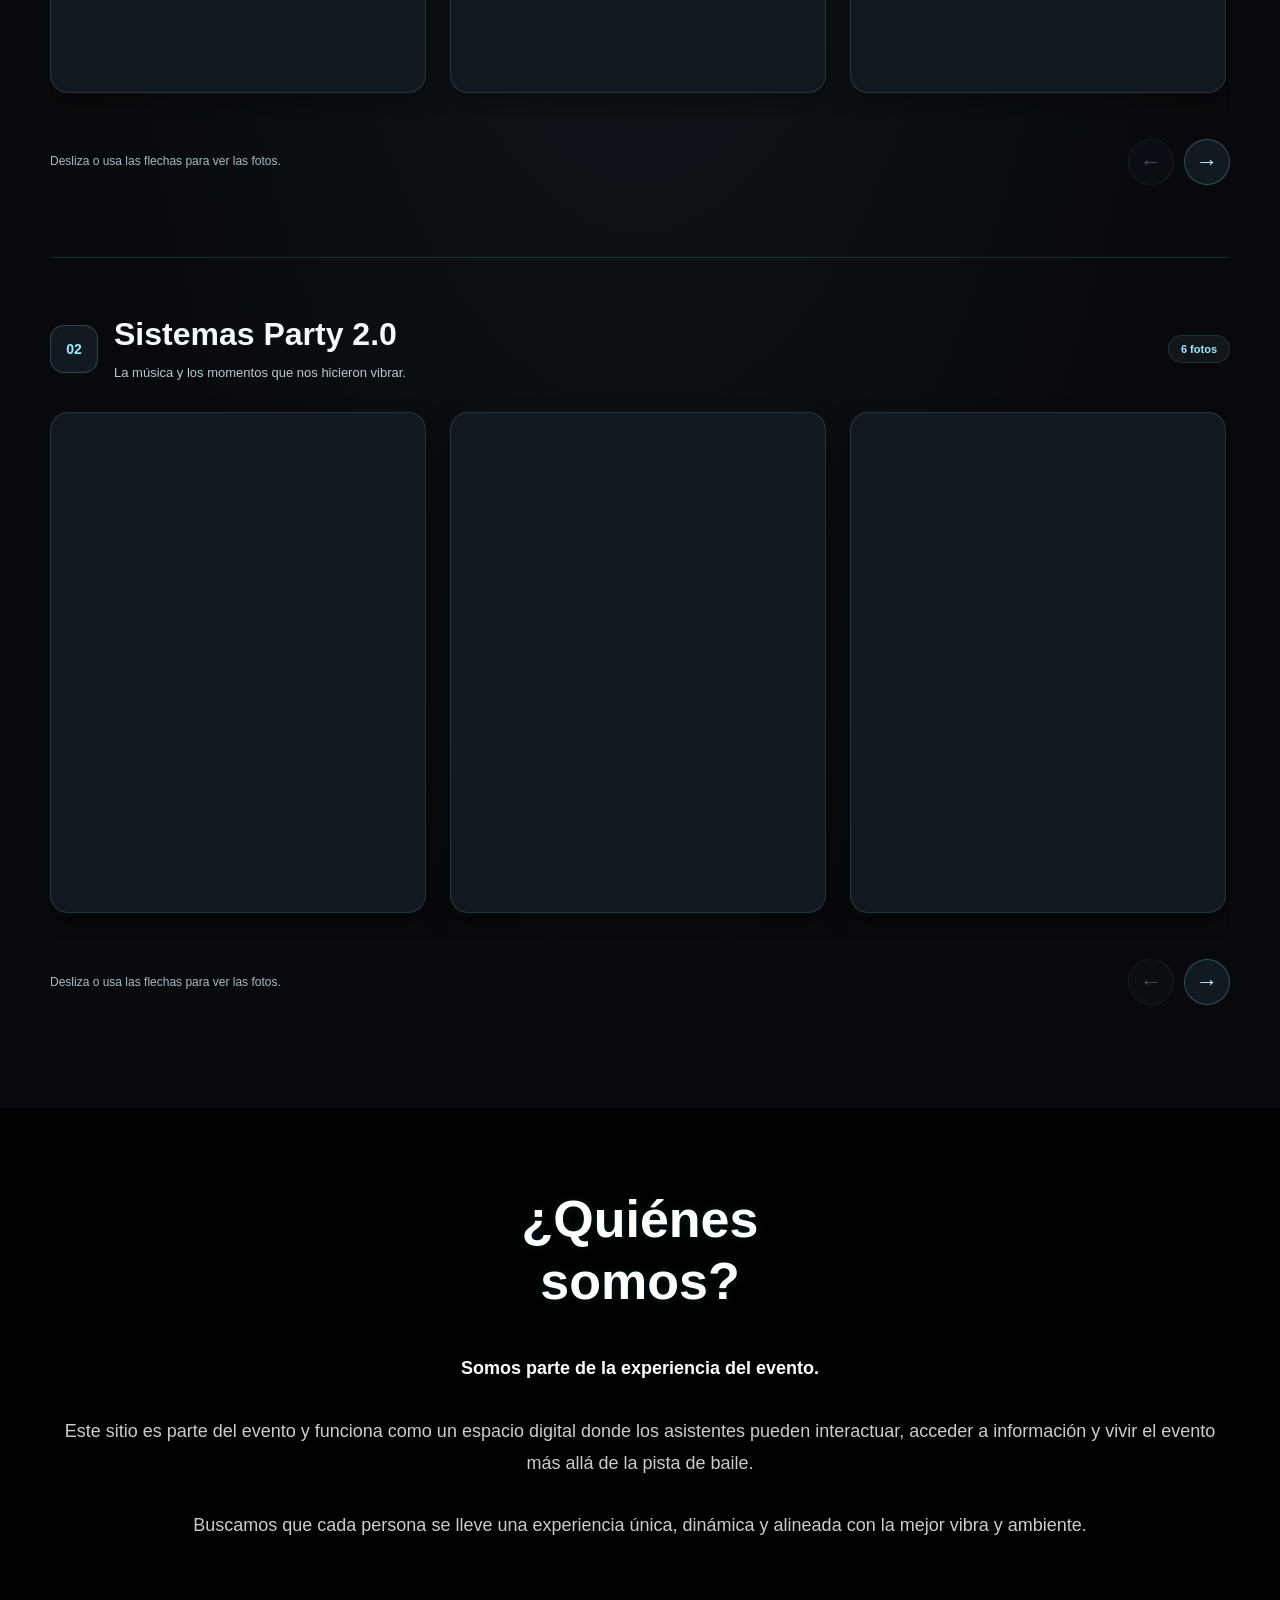
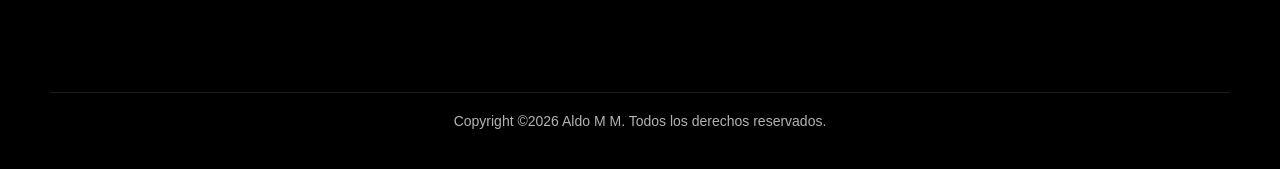
==== commit 3b13ced1: "Update print statement from 'Hello' to 'Goodbye'" ====
--- a/index.html
+++ b/index.html
@@ -3,7 +3,7 @@
 <head>
     <meta charset="UTF-8">
     <meta name="viewport" content="width=device-width, initial-scale=1.0">
-    <title>Sistemas Party 2.0</title>
+    <title>Sistemas Party </title>
     <link rel="stylesheet" href="css/styles.css">
     <link rel="stylesheet" href="css/inline-styles.css">
     <link href="https://fonts.googleapis.com/css2?family=Poppins:wght@400;600;700;800&display=swap" rel="stylesheet">
--- a/css/styles.css
+++ b/css/styles.css
@@ -0,0 +1,28 @@
+/* 
+ * SISTEMA DE QR - SISTEMAS PARTY VOL 2
+ * CSS Modular Structure
+ */
+
+/* Estilos Base */
+@import url('base.css');
+
+/* Animaciones */
+@import url('animations.css');
+
+/* Componentes */
+@import url('navbar.css');
+@import url('hero.css');
+@import url('countdown.css');
+@import url('event-info.css');
+@import url('cta.css');
+@import url('contests.css');
+@import url('gallery.css');
+@import url('attendees.css');
+@import url('about-footer.css');
+
+/* Responsive */
+@import url('responsive.css');
+
+/* Custom Menu Styles (imported last for override) */
+@import url('menu.css');
+@import url('mobile-menu.css');
--- a/css/inline-styles.css
+++ b/css/inline-styles.css
@@ -0,0 +1,857 @@
+/* ========================== */
+/*  NAVBAR FIX FOR MENU       */
+/* ========================== */
+.navbar {
+    margin-bottom: 0;
+    padding-bottom: 0;
+    border-bottom: 1.5px solid #111;
+    background: #000;
+    z-index: 10;
+}
+
+@media (max-width: 600px) {
+    .song-request-form input {
+        font-size: 0.95rem;
+        padding: 10px 8px;
+        border-radius: 7px;
+        box-sizing: border-box;
+        line-height: 1.2;
+    }
+    .song-request-form button {
+        font-size: 0.97rem;
+        padding: 10px 0;
+        border-radius: 20px;
+        margin-top: 2px;
+    }
+}
+@media (max-width: 600px) {
+    /* SONG REQUEST SECTION */
+    .song-request-card {
+        max-width: 99vw;
+        padding: 8px 2vw;
+        border-radius: 10px;
+        box-shadow: 0 4px 12px rgba(0,0,0,0.3);
+    }
+    .song-request-card h2 {
+        font-size: 1.1rem;
+        margin-bottom: 6px;
+        word-break: break-word;
+    }
+    .song-request-form {
+        flex-direction: column;
+        gap: 7px;
+        align-items: stretch;
+    }
+    .song-request-form input {
+        font-size: 0.98rem;
+        padding: 8px 6px;
+        min-width: 0;
+        width: 100%;
+        border-radius: 7px;
+        box-sizing: border-box;
+        flex: none;
+    }
+    .song-request-form button {
+        font-size: 0.98rem;
+        padding: 9px 0;
+        border-radius: 30px;
+        width: 100%;
+        margin-top: 2px;
+    }
+    .song-list {
+        gap: 7px;
+        margin-top: 8px;
+    }
+    .song-item {
+        padding: 7px 2px;
+        font-size: 0.97rem;
+        border-radius: 8px;
+        grid-template-columns: 1fr;
+        gap: 5px;
+    }
+    .song-meta {
+        font-size: 0.97rem;
+    }
+    .song-vote {
+        flex-direction: row;
+        gap: 5px;
+    }
+    .song-vote span, .song-vote button {
+        font-size: 0.93rem;
+        padding: 4px 7px;
+        border-radius: 8px;
+    }
+    .song-note {
+        font-size: 0.82rem;
+        margin-top: 3px;
+    }
+
+    /* LOCATION/GOOGLE MAPS SECTION */
+    .location-section {
+        padding: 18px 0 0 0;
+    }
+    .location-container {
+        padding: 10px 2vw;
+        border-radius: 12px;
+    }
+    .location-title {
+        font-size: 1.3rem;
+        margin-bottom: 10px;
+        word-break: break-word;
+        letter-spacing: 1px;
+        text-align: center;
+    }
+    .location-subtitle {
+        font-size: 1rem;
+        margin-bottom: 10px;
+        text-align: center;
+    }
+    .location-instruction {
+        font-size: 0.95rem;
+        margin-bottom: 10px;
+        gap: 6px;
+        text-align: center;
+        flex-direction: column;
+    }
+    .map-wrapper {
+        height: 180px;
+        border-radius: 8px;
+        margin-bottom: 10px;
+        padding: 0;
+        max-width: 99vw;
+        box-sizing: border-box;
+    }
+    .map-wrapper iframe {
+        height: 100%;
+        min-height: 120px;
+        border-radius: 8px;
+    }
+    .map-overlay-border, .map-overlay {
+        border-radius: 8px;
+    }
+    .map-button {
+        font-size: 0.93rem;
+        padding: 7px 0;
+        border-radius: 20px;
+        bottom: 4px;
+        width: 90%;
+        left: 5%;
+        transform: none;
+    }
+    .location-info {
+        font-size: 0.93rem;
+        margin-top: 5px;
+        text-align: center;
+    }
+}
+@media (max-width: 600px) {
+    .song-request-card {
+        max-width: 98vw;
+        padding: 10px 2vw;
+        border-radius: 10px;
+        box-shadow: 0 4px 12px rgba(0,0,0,0.3);
+    }
+    .song-request-card h2 {
+        font-size: 1.2rem;
+        margin-bottom: 6px;
+    }
+    .song-request-form input {
+        font-size: 1rem;
+        padding: 10px 8px;
+        min-width: 0;
+        border-radius: 7px;
+        flex: none;
+    }
+    .song-request-form button {
+        font-size: 1rem;
+        padding: 10px 12px;
+        border-radius: 30px;
+    }
+    .song-list {
+        gap: 8px;
+        margin-top: 10px;
+    }
+    .song-item {
+        padding: 8px 4px;
+        font-size: 0.98rem;
+        border-radius: 8px;
+        grid-template-columns: 1fr;
+        gap: 6px;
+    }
+    .song-meta {
+        font-size: 1rem;
+    }
+    .song-vote {
+        flex-direction: row;
+        gap: 6px;
+    }
+    .song-vote span, .song-vote button {
+        font-size: 0.95rem;
+        padding: 5px 8px;
+        border-radius: 8px;
+    }
+    .song-note {
+        font-size: 0.85rem;
+        margin-top: 4px;
+    }
+}
+/* ========================== */
+/*  BASE STYLES              */
+/* ========================== */
+body {
+    min-height: 100vh;
+    background: url('https://i.pinimg.com/736x/88/64/78/88647830387f2001d56c0cce11e847fa.jpg') center center/cover no-repeat #000 !important;
+    color: #fff;
+    position: relative;
+}
+body::before {
+    content: "";
+    position: fixed;
+    inset: 0;
+    z-index: 0;
+    background: rgba(30,0,40,0.35);
+    backdrop-filter: blur(4px);
+    pointer-events: none;
+}
+
+html { 
+    background: #000; 
+}
+
+/* ========================== */
+/*  DYNAMIC HERO + CTA       */
+/* ========================== */
+.hero {
+    position: relative;
+    min-height: 72vh;
+    display: flex;
+    align-items: center;
+    justify-content: center;
+    overflow: hidden;
+}
+.hero-bg {
+    position: absolute;
+    inset: 0;
+    width: 100%;
+    height: 100%;
+    object-fit: cover;
+    transform-origin: center;
+    filter: saturate(1.05) contrast(1.02) brightness(0.7);
+    transition: transform 0.9s ease;
+    z-index: 0;
+    will-change: transform;
+    animation: slowZoom 30s linear infinite;
+}
+@keyframes slowZoom {
+    0% { transform: scale(1); }
+    50% { transform: scale(1.06) translateY(-2%); }
+    100% { transform: scale(1); }
+}
+.hero-overlay {
+    position: absolute;
+    inset: 0;
+    background: linear-gradient(180deg, rgba(0,0,0,0.35), rgba(0,0,0,0.6));
+    z-index: 1;
+}
+.hero-content {
+    position: relative;
+    z-index: 2;
+    text-align: center;
+    padding: 2.6rem 1rem;
+}
+.hero-title { 
+    font-family: 'Poppins', sans-serif;
+    font-size: clamp(2.2rem, 5vw, 4.2rem);
+    line-height: 1.02;
+    margin: 0 auto 0.3rem;
+    letter-spacing: 1px;
+    background: none !important;
+    -webkit-background-clip: unset !important;
+    -webkit-text-fill-color: #ffffff !important;
+    color: #ffffff !important;
+    text-shadow: 0 6px 30px rgba(0,0,0,0.6);
+    transform: translateY(-6px);
+    animation: floatIn 900ms cubic-bezier(.2,.9,.3,1) both;
+}
+/* Ensure per-letter spans are visible even when parent uses background-clip text */
+.hero-title .char {
+    color: #ffffff !important;
+    -webkit-text-fill-color: #ffffff !important;
+    background-clip: initial !important;
+    background: transparent !important;
+}
+@keyframes floatIn {
+    from { opacity: 0; transform: translateY(8px) scale(0.99); }
+    to { opacity: 1; transform: translateY(0) scale(1); }
+}
+.hero-subtitle {
+    color: #cfeef8;
+    font-weight: 600;
+    margin-bottom: 0.8rem;
+    letter-spacing: 1px;
+}
+.cta-festival .cta-festival-content {
+    padding: 4rem 1rem;
+    background: linear-gradient(90deg, rgba(57,255,20,0.06), rgba(0,240,255,0.03));
+    border-top: 1px solid rgba(57,255,20,0.06);
+    border-bottom: 1px solid rgba(0,240,255,0.05);
+}
+.cta-festival-title {
+    font-family: 'Poppins', sans-serif;
+    font-size: clamp(1.6rem, 3vw, 2.4rem);
+    color: #e6fff0;
+    text-align: center;
+    text-shadow: 0 2px 18px rgba(0,0,0,0.6);
+}
+
+/* Animated countdown styles */
+.countdown .countdown-value {
+    font-family: 'Poppins', sans-serif;
+    font-size: 2.4rem;
+    color: #fff;
+    background: rgba(0,0,0,0.45);
+    padding: 10px 14px;
+    border-radius: 10px;
+    box-shadow: 0 6px 24px rgba(0,0,0,0.6), 0 0 18px rgba(57,255,20,0.06) inset;
+    transition: transform .18s ease;
+}
+.countdown .countdown-value.animate {
+    transform: scale(1.06);
+}
+
+/* ========================== */
+/*  CONTESTS: image cards     */
+/* ========================== */
+.contests-grid {
+    display: grid;
+    grid-template-columns: repeat(auto-fit, minmax(240px, 1fr));
+    gap: 20px;
+    max-width: 1200px;
+    margin: 0 auto;
+}
+.contest-card {
+    background: linear-gradient(180deg, rgba(0,0,0,0.5), rgba(2,2,8,0.7));
+    border-radius: 16px;
+    padding: 18px;
+    position: relative;
+    overflow: hidden;
+    min-height: 180px;
+    display: flex;
+    flex-direction: column;
+    justify-content: space-between;
+    box-shadow: 0 12px 30px rgba(0,0,0,0.6);
+}
+.contest-card::before {
+    content: '';
+    position: absolute;
+    inset: 0;
+    background-image: url('../img/disco4.jpeg');
+    background-size: cover;
+    background-position: center;
+    opacity: 0.12;
+    z-index: 0;
+    filter: blur(2px) saturate(1.1);
+}
+    .contest-card::before {
+        content: '';
+        position: absolute;
+        inset: 0;
+        background-image: var(--card-bg, url('../img/disco4.jpeg'));
+        background-size: cover;
+        background-position: center;
+        transform: scale(1.03);
+        filter: blur(1px) saturate(1.02);
+        z-index: 0;
+        opacity: 1;
+    }
+    .contest-card::after {
+        content: '';
+        position: absolute;
+        inset: 0;
+        background: linear-gradient(180deg, rgba(0,0,0,0.0) 18%, rgba(0,0,0,0.50) 100%);
+        z-index: 1;
+        pointer-events: none;
+    }
+    .contest-card > * { position: relative; z-index: 2; }
+    .prize-badge svg { filter: drop-shadow(0 6px 12px rgba(0,0,0,0.45)); }
+
+    /* Variant backgrounds for each card (override via --card-bg inline style) */
+    .contest-card.disco-card::before {
+        background-image: var(--card-bg, url('../img/disco1.jpeg'));
+        opacity: 1;
+        filter: blur(1px) saturate(1.02);
+    }
+    .contest-card.neon-card::before {
+        background-image: var(--card-bg, url('../img/disco2.jpeg'));
+        opacity: 1;
+        filter: blur(1px) saturate(1.02);
+    }
+
+    .contest-icon {
+        width: 72px;
+        height: 72px;
+        display: flex;
+        align-items: center;
+        justify-content: center;
+        border-radius: 50%;
+        background: rgba(0,0,0,0.35);
+        border: 1px solid rgba(255,255,255,0.04);
+        box-shadow: 0 6px 18px rgba(0,0,0,0.45);
+        margin-bottom: 12px;
+    }
+    .contest-icon svg { width: 42px; height: 42px; display: block; filter: grayscale(0.05) saturate(0.9); opacity: 0.95; }
+
+    .prize-badge.neon svg { width: 36px; height: 36px; color: #fff; filter: none; }
+    .prize-badge.neon { background: rgba(255,255,255,0.04); padding: 8px; border-radius: 10px; color: #fff; border: 1px solid rgba(255,255,255,0.03); }
+
+    /* ========================== */
+}
+
+.contest-icon {
+    width: 72px;
+    height: 72px;
+    display: flex;
+    align-items: center;
+    justify-content: center;
+    border-radius: 50%;
+    background: linear-gradient(135deg, rgba(255,255,255,0.05), rgba(0,0,0,0.14));
+    box-shadow: 0 8px 24px rgba(0,0,0,0.55), inset 0 -4px 12px rgba(255,255,255,0.02);
+    margin-bottom: 12px;
+}
+.contest-icon svg { width: 42px; height: 42px; display: block; }
+
+.prize-badge.neon svg { width: 36px; height: 36px; color: #fff; filter: drop-shadow(0 10px 22px rgba(57,255,20,0.12)); }
+.prize-badge.neon { background: linear-gradient(90deg, rgba(57,255,20,0.10), rgba(0,240,255,0.06)); padding: 8px; border-radius: 12px; }
+.contest-card > * { position: relative; z-index: 2; }
+.prize-badge svg { filter: drop-shadow(0 8px 18px rgba(57,255,20,0.12)); }
+
+/* ========================== */
+/*  GALLERY: subtle motion    */
+/* ========================== */
+.carousel-track { will-change: transform; }
+.carousel-slide { transition: transform 0.6s cubic-bezier(.2,.9,.3,1); }
+.carousel-container { overflow: hidden; }
+
+/* Small screens adjustments */
+@media (max-width: 800px) {
+    .shows-grid { grid-template-columns: repeat(1, minmax(200px,1fr)); }
+    .hero { min-height: 56vh; }
+}
+
+
+/* ========================== */
+/*  HERO SECTION STYLES      */
+/* ========================== */
+.hero-bg {
+    display: block !important;
+}
+
+.hero-overlay {
+    display: block !important;
+}
+
+.video-overlay {
+    background: rgba(0, 0, 0, 0.35);
+}
+
+/* ========================== */
+/*  SHOWS SECTION STYLES     */
+/* ========================== */
+.shows-section {
+    background: linear-gradient(180deg, rgba(0,0,0,0.94) 0%, rgba(4,7,22,0.95) 60%, rgba(0,0,0,0.95) 100%);
+    padding: 60px 20px 62px;
+    color: #ffffff;
+    border-top: 1px solid rgba(57, 255, 20, 0.36);
+    border-bottom: 1px solid rgba(57, 255, 20, 0.36);
+    box-shadow: inset 0 0 80px rgba(0,0,0,0.4);
+}
+
+.shows-section .section-title {
+    text-align: center;
+    margin-bottom: 26px;
+    font-size: 3rem;
+    letter-spacing: 2px;
+    color: #00fff2;
+    position: relative;
+    display: inline-block;
+    background: rgba(0,0,0,0.85);
+    padding: 0.3em 1.2em;
+    border-radius: 18px;
+    z-index: 2;
+    box-shadow: 0 2px 16px 0 rgba(0,0,0,0.18);
+    left: 50%;
+    transform: translateX(-50%);
+}
+
+.shows-grid {
+    display: grid;
+    grid-template-columns: repeat(3, minmax(255px, 1fr));
+    gap: 22px;
+    max-width: 1230px;
+    margin: 0 auto;
+}
+
+.show-card {
+    position: relative;
+    overflow: hidden;
+    border-radius: 20px;
+    border: 2px solid rgba(57, 255, 20, 0.35);
+    box-shadow: 0 12px 28px rgba(0, 0, 0, 0.45), inset 0 0 16px rgba(57, 255, 20, 0.18);
+    background: linear-gradient(180deg, rgba(0,0,0,0.35), rgba(0,0,0,0.65));
+    min-height: 270px;
+}
+
+.show-card img {
+    width: 100%;
+    height: 100%;
+    object-fit: cover;
+    display: block;
+    transition: transform .6s ease, filter .6s ease;
+    filter: saturate(1.05) brightness(0.86);
+}
+
+.show-card:hover img {
+    transform: scale(1.08);
+    filter: saturate(1.2) brightness(1);
+}
+
+.show-caption {
+    position: absolute;
+    inset: 0;
+    display: flex;
+    align-items: center;
+    justify-content: center;
+    text-align: center;
+    color: #fff;
+    background: linear-gradient(180deg, rgba(0, 0, 0, 0.18) 0%, rgba(0, 0, 0, 0.62) 100%);
+    opacity: .95;
+    padding: 24px 18px;
+    font-size: 1.5rem;
+    font-weight: 800;
+    letter-spacing: 1px;
+    text-transform: uppercase;
+    text-shadow: 0 0 10px rgba(0, 0, 0, 0.8), 0 0 16px rgba(57,255,20,0.35);
+    border: 1px solid rgba(0, 255, 210, 0.24);
+    border-radius: 16px;
+}
+
+.show-card::before {
+    content: '';
+    position: absolute;
+    inset: 0;
+    background: linear-gradient(140deg, rgba(0,255,248,0.15) 0%, rgba(57,255,20,0.035) 45%, rgba(0, 0, 0, 0.0) 58%, rgba(0,0,0,0.35) 100%);
+    pointer-events: none;
+}
+
+/* ========================== */
+/*  SONG REQUEST STYLES      */
+/* ========================== */
+#songRequestSection, 
+.song-request-section { 
+    position: relative;
+    background: transparent;
+    padding: 30px 0; 
+    overflow: visible;
+    z-index: 1;
+}
+
+.song-request-card {
+    position: relative;
+    z-index: 2;
+}
+
+.song-request-card { 
+    background: #000; 
+    border: 1px solid rgba(57, 255, 20, 0.28); 
+    border-radius: 16px; 
+    padding: 20px; 
+    margin: 0 auto; 
+    max-width: 980px; 
+    box-shadow: 0 10px 30px rgba(0, 0, 0, 0.5); 
+}
+
+.song-request-card h2 { 
+    color: #39ff14; 
+    margin-bottom: 8px; 
+}
+
+.song-request-form { 
+    display: flex; 
+    flex-wrap: wrap; 
+    gap: 12px; 
+    align-items: center; 
+}
+
+.song-request-form input { 
+    flex: 1 1 220px; 
+    min-width: 150px; 
+    padding: 12px 14px; 
+    border-radius: 10px; 
+    border: 1px solid #39ff14; 
+    background-color: rgba(3, 10, 32, 0.76); 
+    color: #fff; 
+}
+
+.song-request-form button { 
+    background: linear-gradient(135deg, #29b1ff, #39ff14); 
+    border: none; 
+    color: #000; 
+    font-weight: 800; 
+    border-radius: 50px; 
+    padding: 12px 20px; 
+    cursor: pointer; 
+}
+
+.song-request-form button:hover { 
+    transform: translateY(-1px); 
+}
+
+/* --- DEEZER AUTOCOMPLETADO --- */
+.song-input-wrapper {
+    position: relative;
+    flex: 1 1 220px;
+    min-width: 150px;
+}
+
+.song-input-wrapper input {
+    width: 100%;
+    box-sizing: border-box;
+}
+
+.deezer-suggestions {
+    display: none;
+    position: absolute;
+    top: 100%;
+    left: 0;
+    right: 0;
+    background: rgba(6, 15, 32, 0.97);
+    border: 1px solid rgba(57, 255, 20, 0.4);
+    border-top: none;
+    border-radius: 0 0 10px 10px;
+    z-index: 100;
+    max-height: 220px;
+    overflow-y: auto;
+    box-shadow: 0 8px 24px rgba(0, 0, 0, 0.6);
+}
+
+@media (max-width: 600px) {
+    .song-input-wrapper {
+        flex: none;
+        width: 100%;
+        min-width: 0;
+    }
+    .song-request-form input,
+    .song-request-form #artistName {
+        flex: none !important;
+        height: auto !important;
+        min-height: 0 !important;
+    }
+    .deezer-suggestions {
+        max-height: 180px;
+    }
+}
+
+.deezer-suggestion {
+    display: flex;
+    align-items: center;
+    gap: 10px;
+    padding: 10px 14px;
+    cursor: pointer;
+    transition: background 0.15s;
+    border-bottom: 1px solid rgba(255,255,255,0.05);
+}
+
+.deezer-suggestion:hover {
+    background: rgba(57, 255, 20, 0.12);
+}
+
+.deezer-suggestion:last-child {
+    border-bottom: none;
+}
+
+.deezer-cover {
+    width: 40px;
+    height: 40px;
+    border-radius: 6px;
+    object-fit: cover;
+    flex-shrink: 0;
+}
+
+.deezer-info {
+    display: flex;
+    flex-direction: column;
+    gap: 2px;
+    overflow: hidden;
+}
+
+.deezer-info strong {
+    color: #fff;
+    font-size: 0.9rem;
+    white-space: nowrap;
+    overflow: hidden;
+    text-overflow: ellipsis;
+}
+
+.deezer-info span {
+    color: #9bf4ff;
+    font-size: 0.78rem;
+    white-space: nowrap;
+    overflow: hidden;
+    text-overflow: ellipsis;
+}
+
+.song-status { 
+    margin-top: 10px; 
+    color: #b5eaff; 
+}
+
+.song-list { 
+    display: grid; 
+    gap: 12px; 
+    margin-top: 18px; 
+}
+
+.song-item { 
+    background: rgba(6, 15, 32, 0.9); 
+    border: 1px solid rgba(0, 210, 255, 0.25); 
+    border-radius: 12px; 
+    padding: 12px; 
+    display: grid; 
+    grid-template-columns: 1fr auto; 
+    align-items: center; 
+    gap: 8px; 
+}
+
+.song-meta { 
+    color: #e8f4ff; 
+}
+
+.song-vote { 
+    display: flex; 
+    align-items: center; 
+    gap: 8px; 
+}
+
+.song-vote span { 
+    background: rgba(57, 255, 20, 0.1); 
+    border: 1px solid rgba(57, 255, 20, 0.35); 
+    border-radius: 10px; 
+    padding: 4px 8px; 
+}
+
+.song-vote button { 
+    border: none; 
+    background: linear-gradient(135deg, #ff9f35, #ffcc00); 
+    color: #1c1506; 
+    border-radius: 10px; 
+    padding: 7px 11px; 
+    font-weight: 700; 
+    cursor: pointer; 
+}
+
+.song-vote button:disabled { 
+    opacity: .5; 
+    cursor: not-allowed; 
+}
+
+.song-note { 
+    color: #b0d6ff; 
+    font-size: 0.9rem; 
+    margin-top: 8px; 
+}
+
+/* ========================== */
+/*  RESERVATION SECTION      */
+/* ========================== */
+.reservation-section {
+    background: #000000;
+    border: 2px solid #ff1aff;
+    box-shadow: 0 0 30px rgba(255,0,255,0.45), 0 0 40px rgba(0,255,255,0.25), inset 0 0 14px rgba(255,255,255,0.12);
+    margin: 40px 0;
+    padding: 30px 22px;
+    border-radius: 18px;
+    position: relative;
+    z-index: 10;
+}
+
+.reservation-container {
+    background: transparent;
+    max-width: 980px;
+    margin: auto;
+    color: #e8faff;
+    text-align: center;
+}
+
+.reservation-title {
+    color: #25d366;
+    text-shadow: 0 0 12px #25d366, 0 0 24px #13b850, 0 0 45px rgba(37,211,102,0.5);
+    font-size: 2.3rem;
+    margin-bottom: 15px;
+}
+
+.reservation-text, 
+.reservation-note {
+    color: rgba(240, 255, 255, 0.98);
+    font-size: 1.1rem;
+}
+
+.reservation-whatsapp-list {
+    list-style: none;
+    color: #fff;
+    padding-left: 0;
+    margin: 18px auto;
+    display: inline-block;
+    text-align: left;
+}
+
+.reservation-whatsapp-list li {
+    background: linear-gradient(100deg, rgba(1, 43, 23, 1), rgba(0, 70, 34, 0.95));
+    border: 1px solid rgba(37, 211, 102, 0.7);
+    border-radius: 14px;
+    padding: 12px 16px;
+    margin-bottom: 10px;
+    font-weight: 800;
+    letter-spacing: 0.5px;
+    color: #e6fff2;
+    text-shadow: 0 0 5px rgba(0,0,0,0.2);
+    display: flex;
+    justify-content: center;
+    align-items: center;
+    gap: 10px;
+}
+
+.whatsapp-icon {
+    width: 24px;
+    height: 24px;
+    vertical-align: middle;
+    margin-right: 6px;
+    filter: drop-shadow(0 0 8px rgba(37,211,102,0.8));
+}
+
+/* ========================== */
+/*  RESPONSIVE STYLES        */
+/* ========================== */
+@media (max-width: 900px) {
+    .shows-grid {
+        grid-template-columns: 1fr;
+    }
+    
+    .shows-section {
+        padding: 40px 15px 50px;
+    }
+}
+
+@media (max-width: 768px) { 
+    .song-request-form { 
+        flex-direction: column; 
+        align-items: stretch; 
+    } 
+    
+    .song-item { 
+        grid-template-columns: 1fr; 
+    } 
+    
+    .song-vote { 
+        justify-content: space-between; 
+    } 
+}
